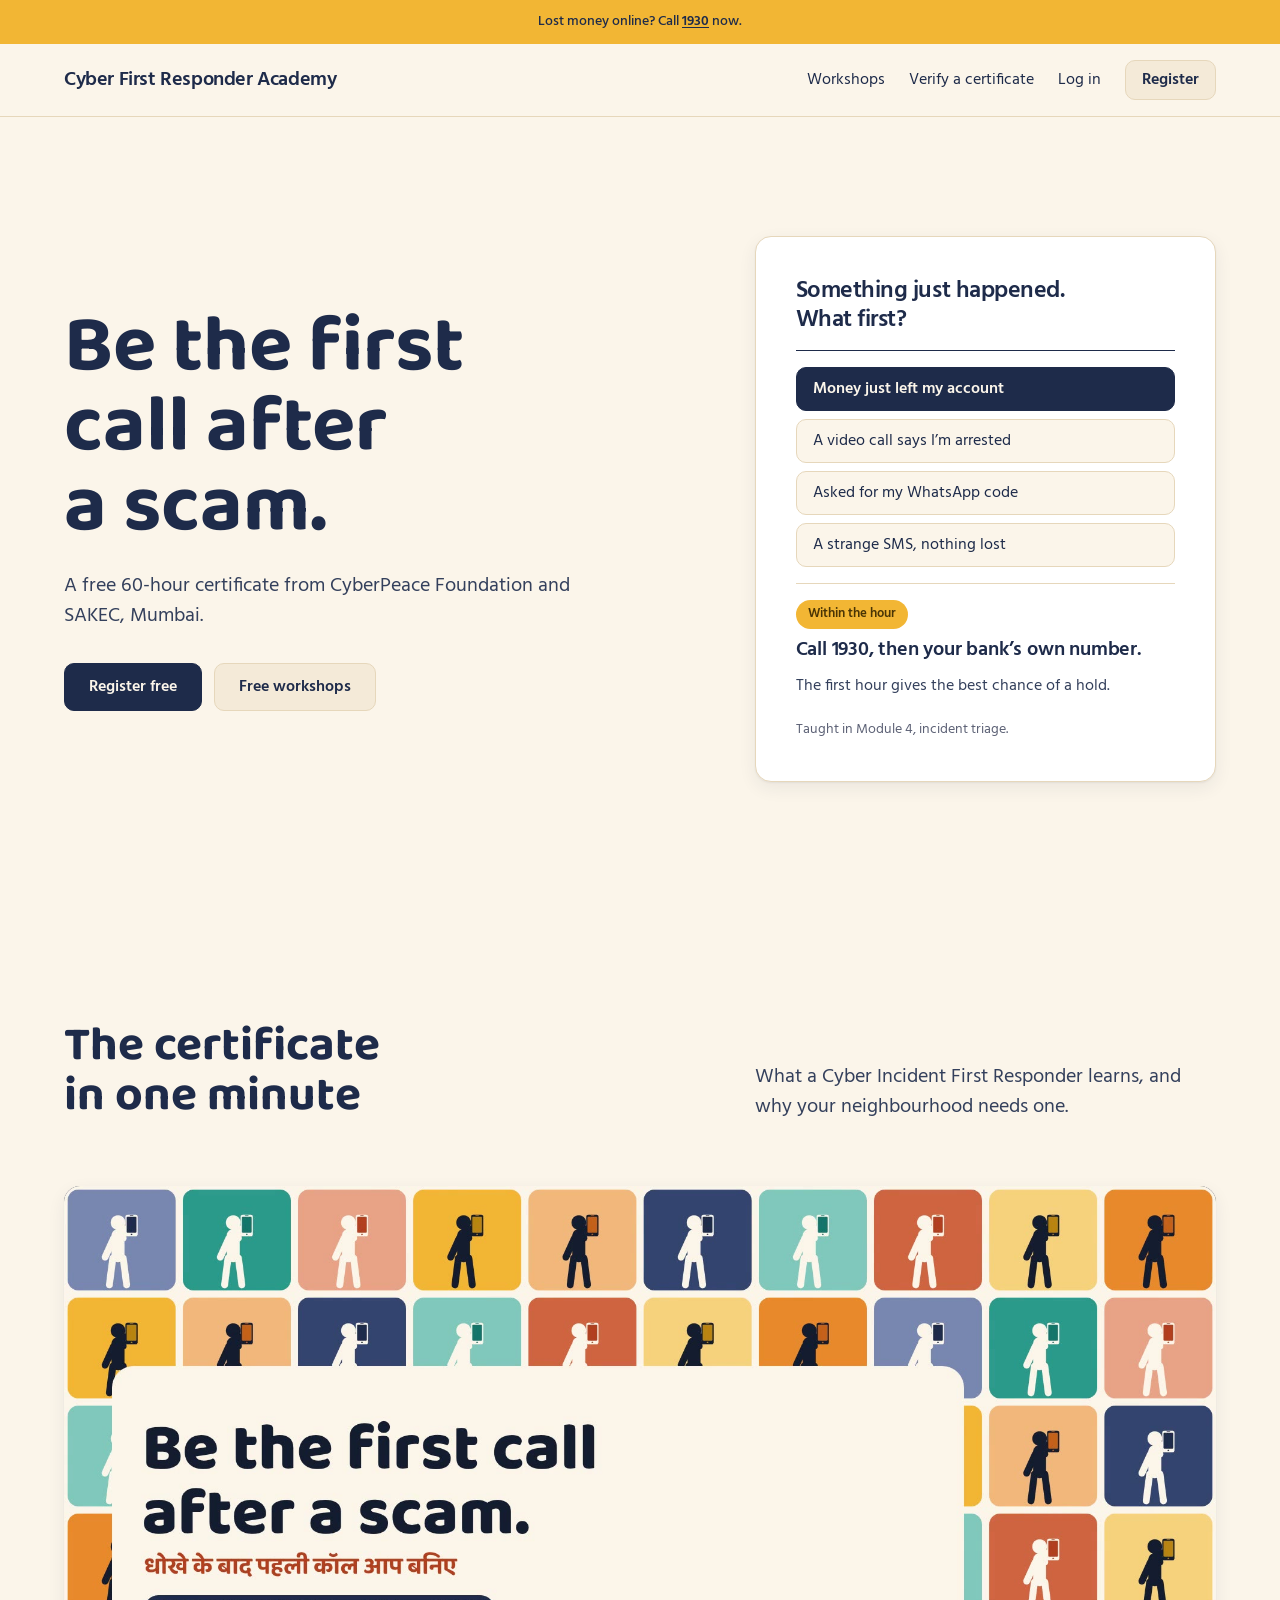
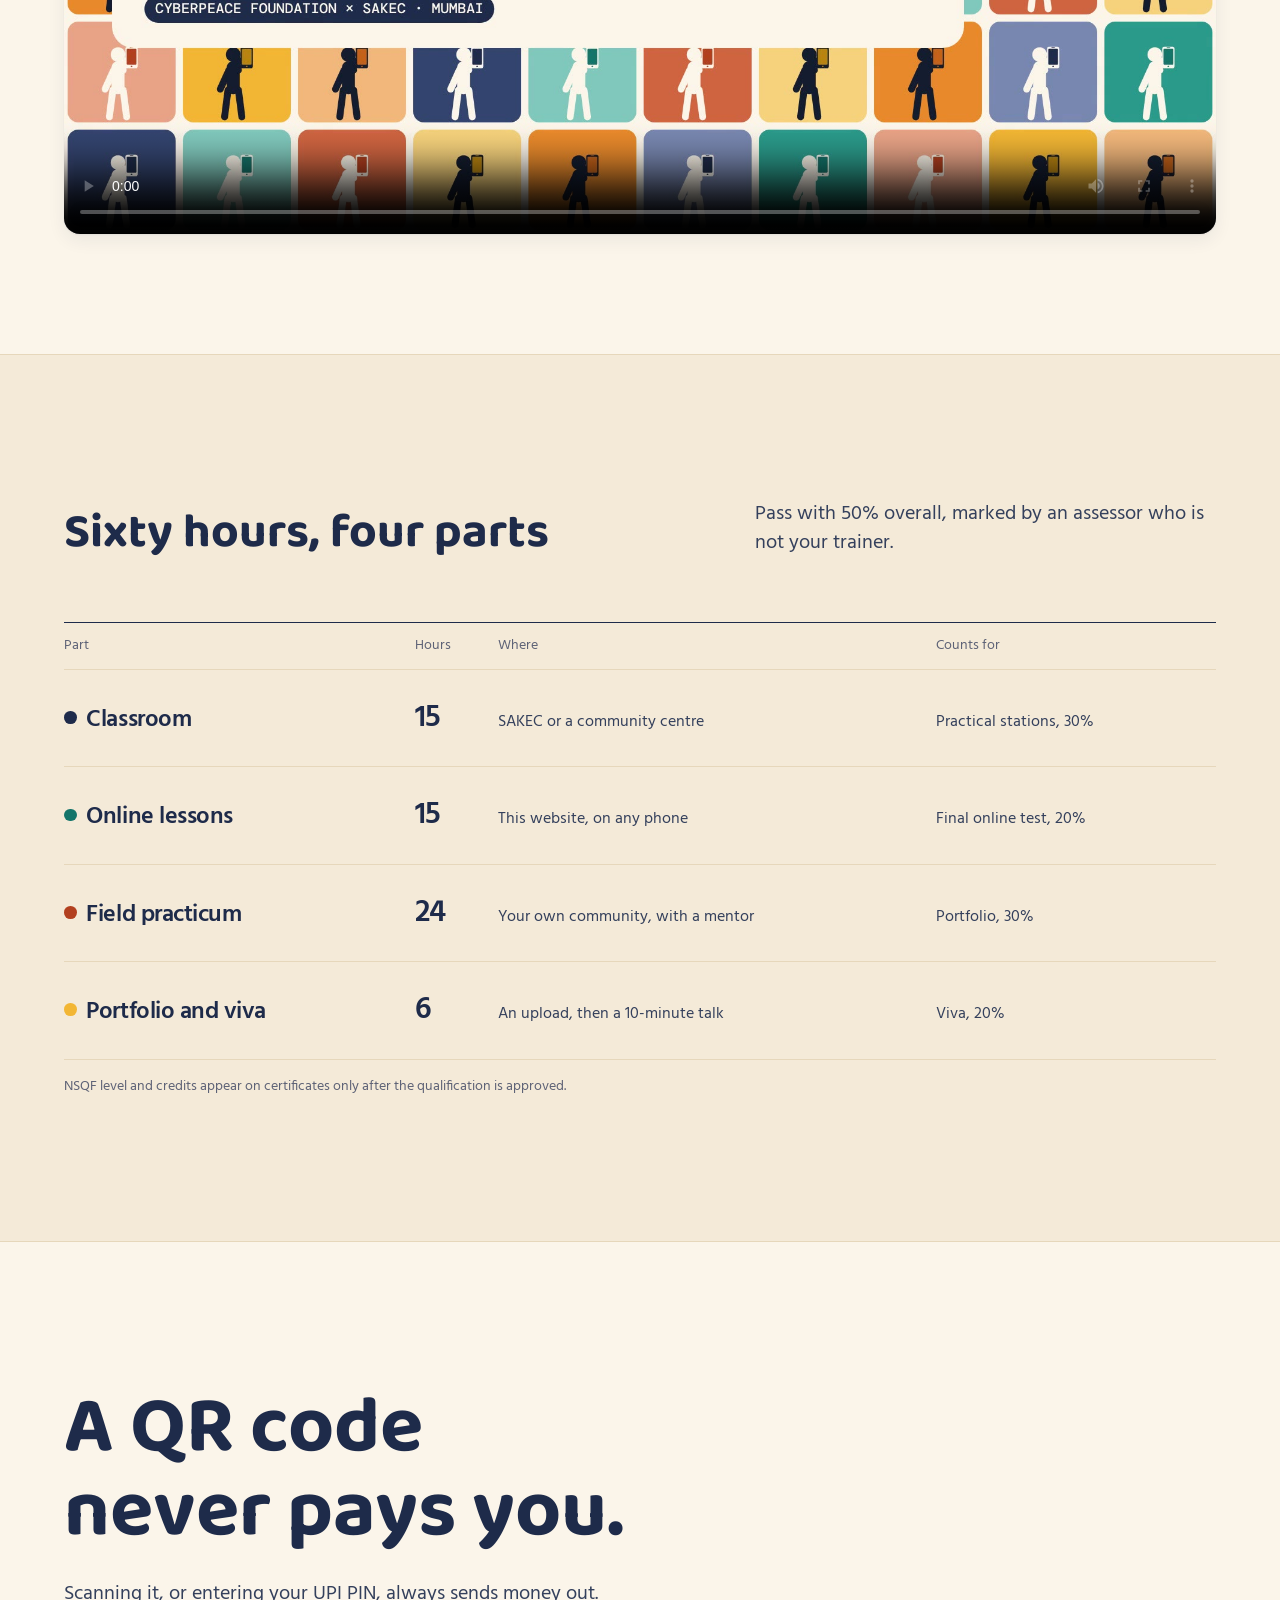
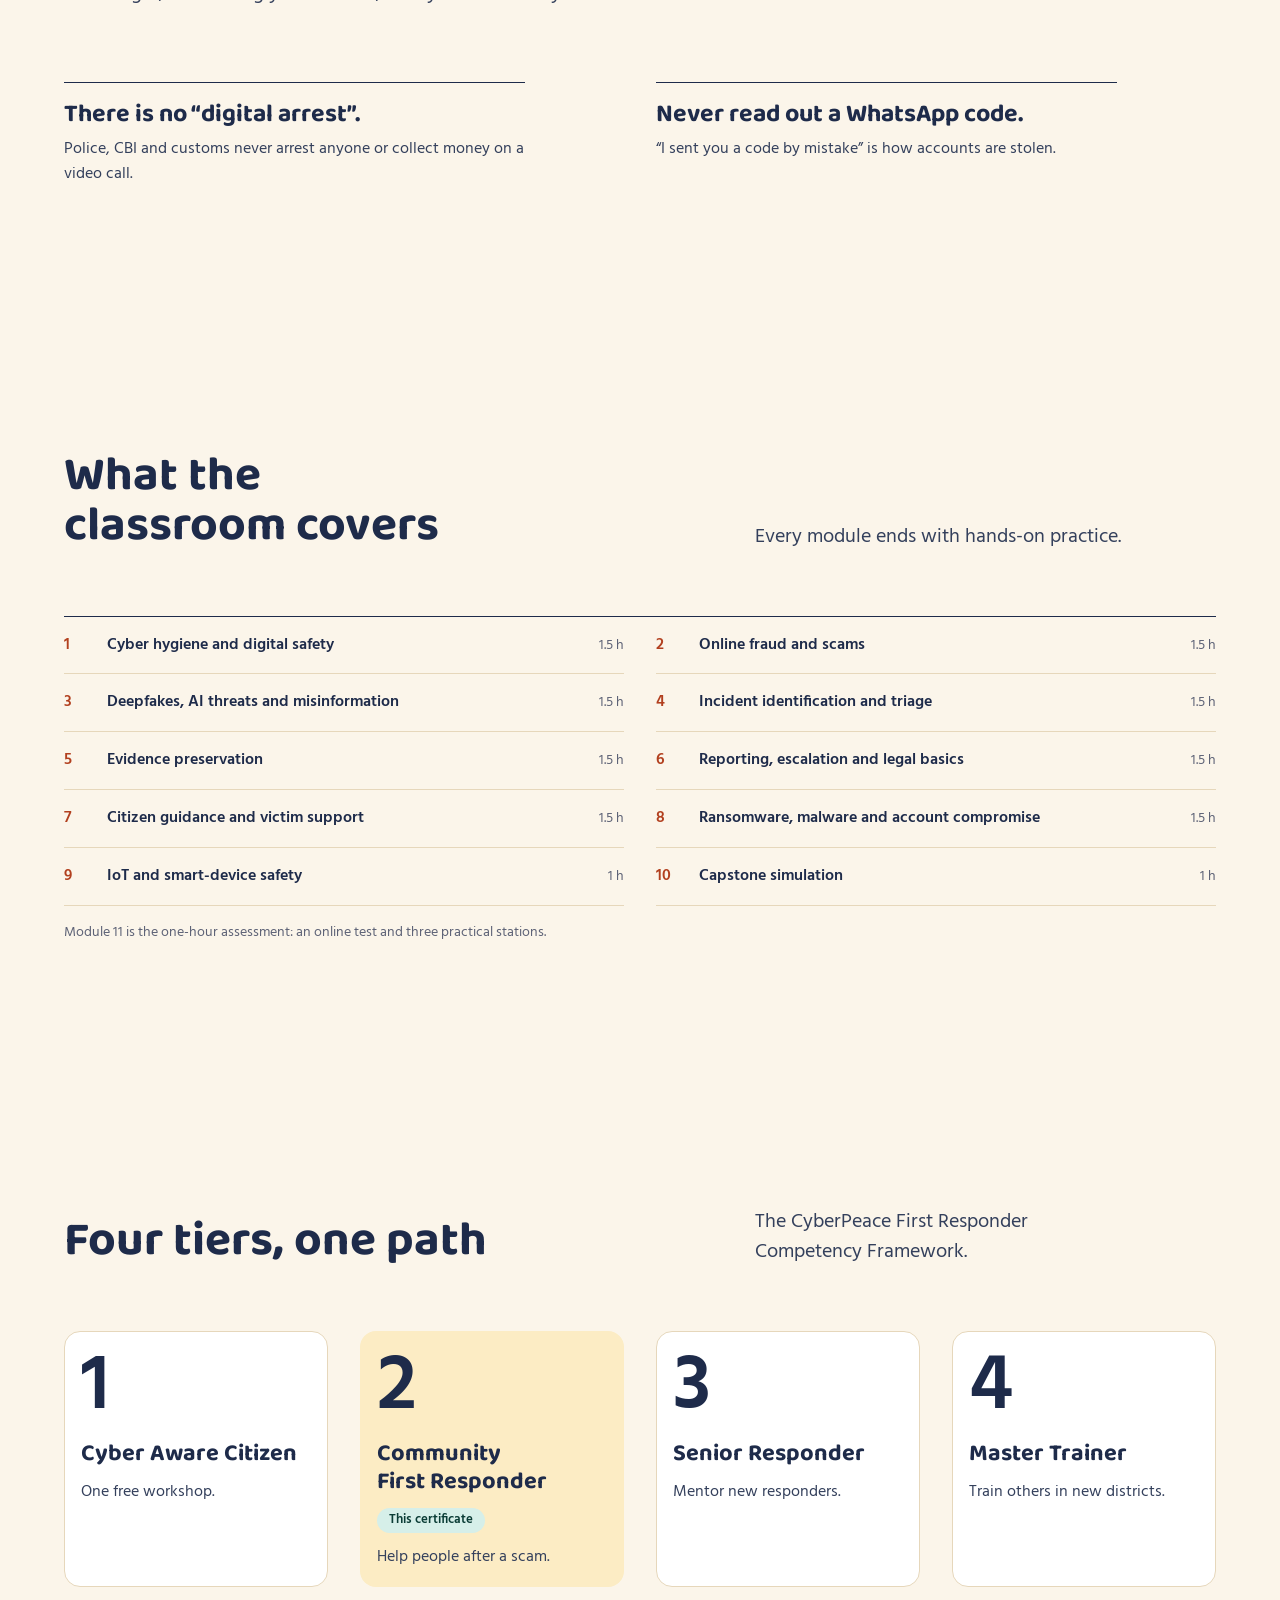
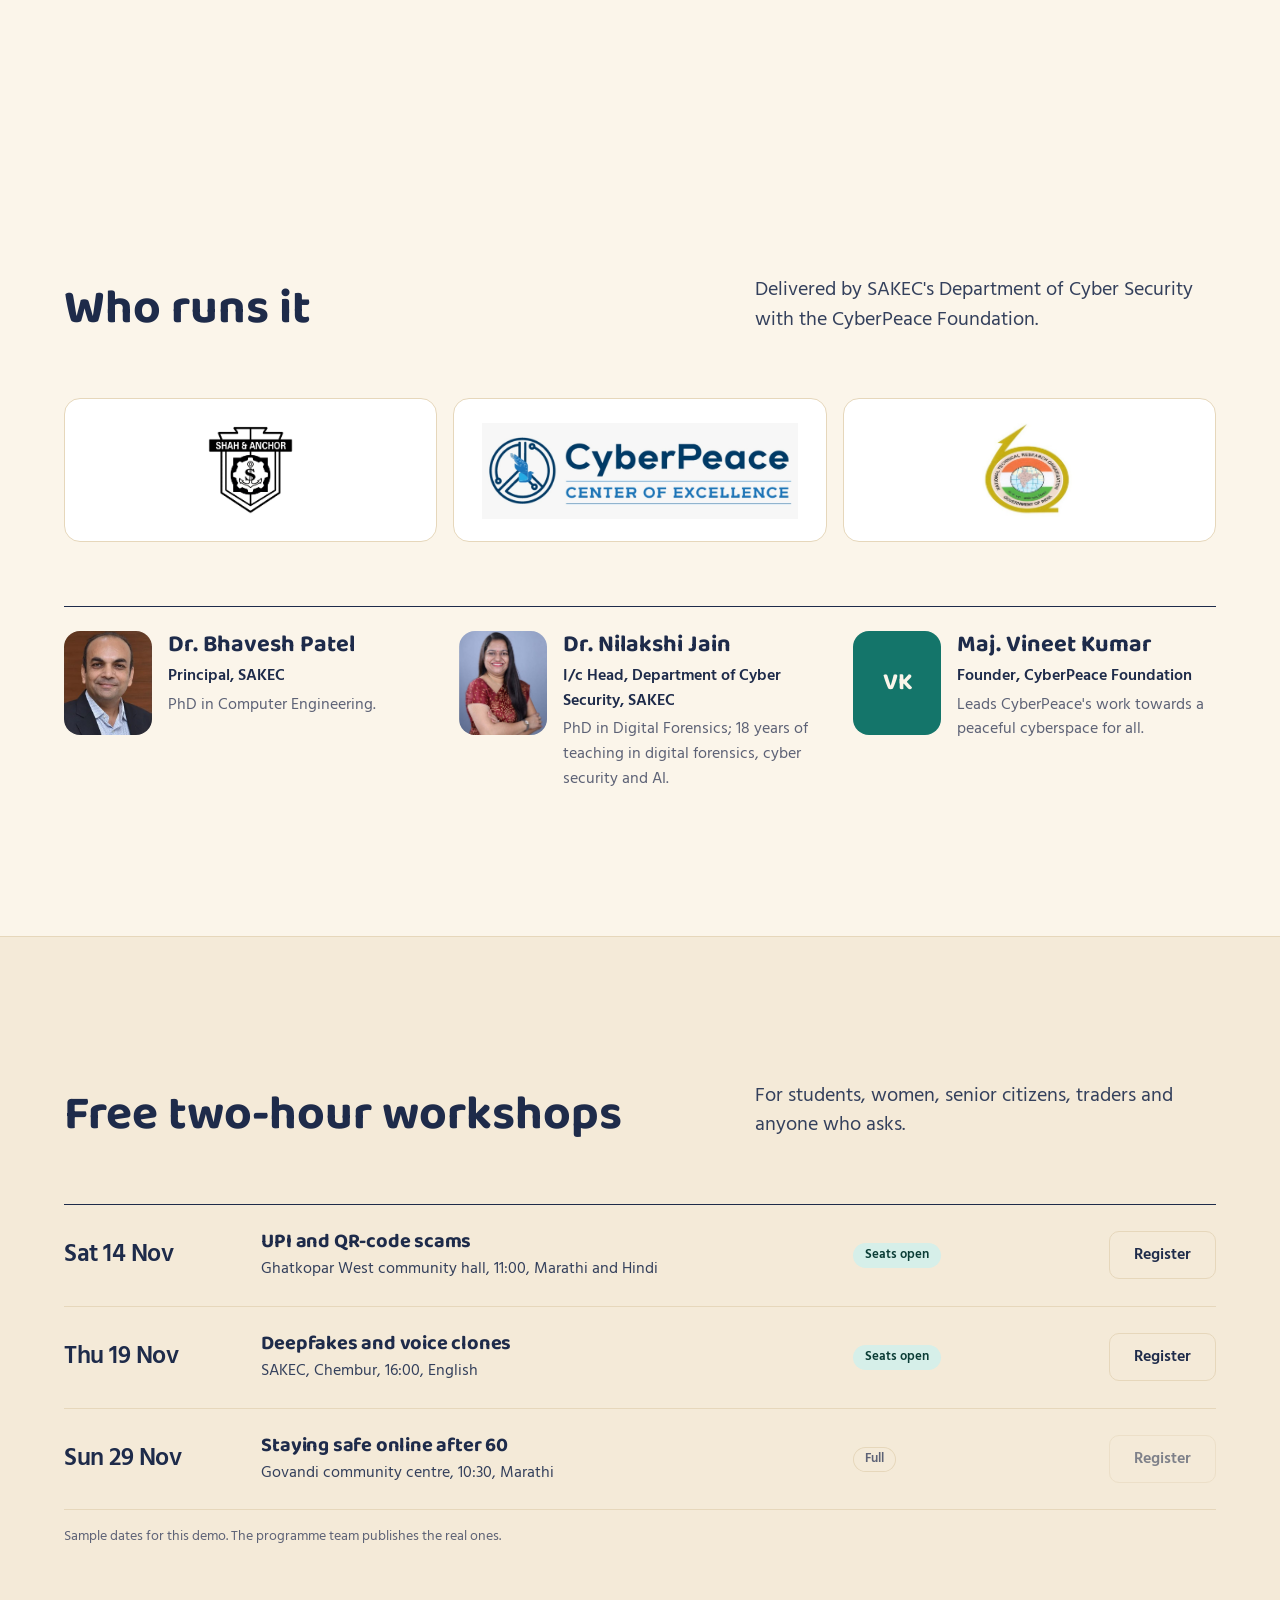
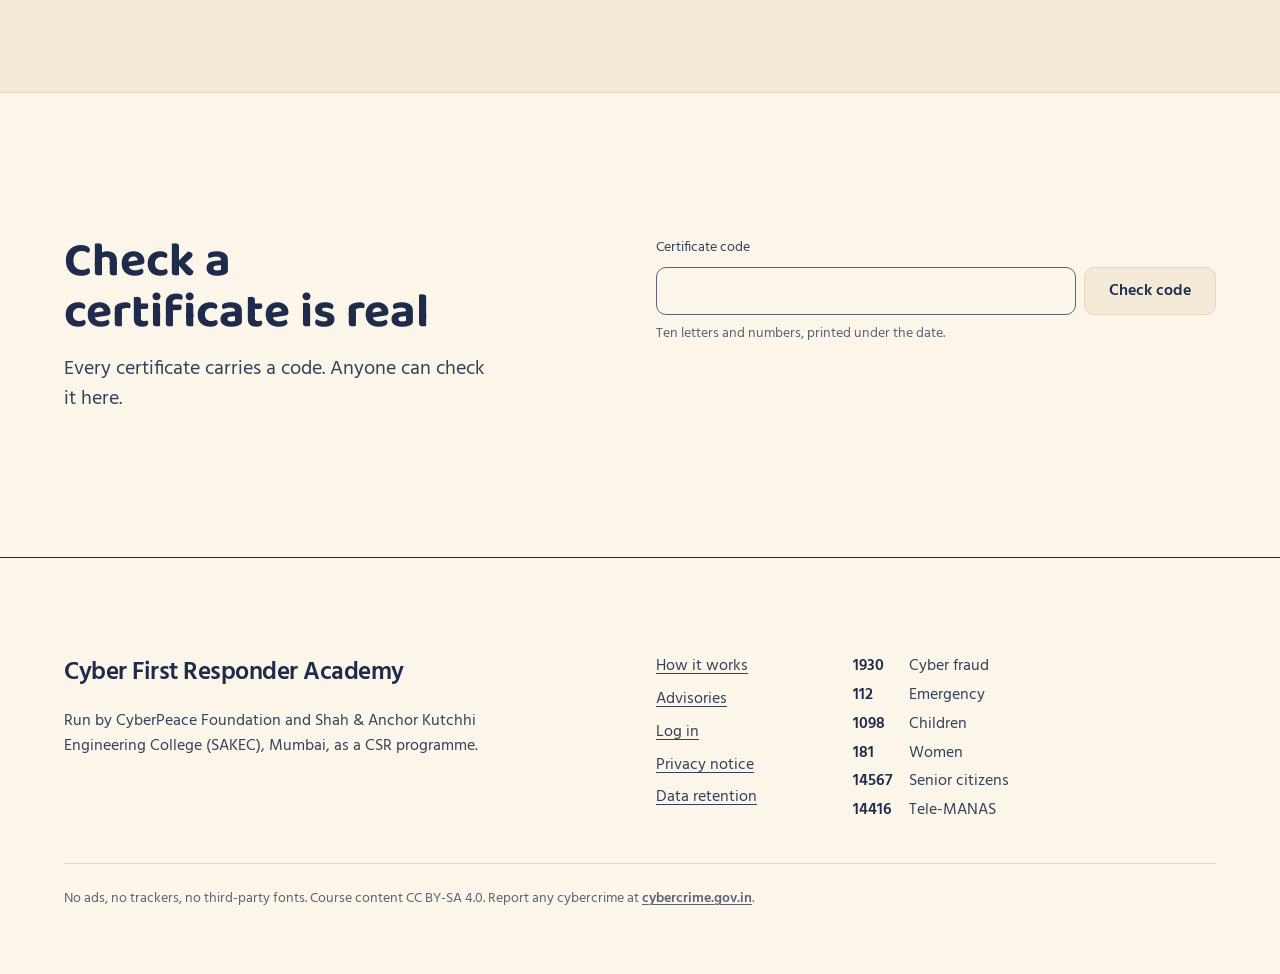
==== landing/index.html @ 45dc5d01 "Initial push: CSFR pilot — lessons, films, booklet web text, SCORM assessments (50/50), Cisco-style " ====
<!doctype html>
<html lang="en">
<head>
<meta charset="utf-8">
<meta name="viewport" content="width=device-width, initial-scale=1">
<title>Cyber First Responder Academy: a free certificate in Mumbai</title>
<meta name="description" content="A free 60-hour certificate from CyberPeace Foundation and SAKEC that trains you to help people after cyber fraud.">
<link rel="preload" href="fonts/baloo2-latin.woff2" as="font" type="font/woff2" crossorigin>
<link rel="stylesheet" href="styles.css">
<script>document.documentElement.classList.add('js');</script>
</head>
<body>
<a class="skip" href="#main">Skip to content</a>
<p class="helpline">Lost money online? Call&nbsp;<a href="tel:1930">1930</a>&nbsp;now.</p>
<header class="nav">
  <div class="container nav__row">
    <a class="wordmark" href="#main" aria-label="Cyber First Responder Academy, home">Cyber First Responder Academy</a>
    <nav aria-label="Main">
      <ul class="nav__links">
        <li><a href="#workshops">Workshops</a></li>
        <li><a href="#verify">Verify a certificate</a></li>
        <li class="keep login"><a href="http://localhost:8000/login/index.php">Log in</a></li>
        <li class="keep"><a class="btn btn--quiet" href="http://localhost:8000/login/signup.php">Register</a></li>
      </ul>
    </nav>
  </div>
</header>

<main id="main">
  <section class="hero" aria-labelledby="hero-h">
    <div class="container grid hero__grid">
      <div class="hero__text">
        <h1 id="hero-h">Be the first call after a scam.</h1>
        <p class="lead">A free 60-hour certificate from CyberPeace Foundation and SAKEC, Mumbai.</p>
        <div class="actions">
          <a class="btn" href="http://localhost:8000/login/signup.php">Register free</a>
          <a class="btn btn--quiet" href="#workshops">Free workshops</a>
        </div>
      </div>

      <div class="triage" data-switch>
        <p class="triage__q" id="triage-q">Something just happened. What first?</p>
        <div class="choices" role="tablist" aria-labelledby="triage-q">
          <button class="choice" type="button" role="tab" id="t1" aria-controls="p1" aria-selected="true">Money just left my account</button>
          <button class="choice" type="button" role="tab" id="t2" aria-controls="p2" aria-selected="false" tabindex="-1">A video call says I’m arrested</button>
          <button class="choice" type="button" role="tab" id="t3" aria-controls="p3" aria-selected="false" tabindex="-1">Asked for my WhatsApp code</button>
          <button class="choice" type="button" role="tab" id="t4" aria-controls="p4" aria-selected="false" tabindex="-1">A strange SMS, nothing lost</button>
        </div>
        <div class="answer" role="tabpanel" id="p1" aria-labelledby="t1">
          <span class="tag tag--on">Within the hour</span>
          <p class="answer__do">Call 1930, then your bank’s own number.</p>
          <p>The first hour gives the best chance of a hold.</p>
        </div>
        <div class="answer" role="tabpanel" id="p2" aria-labelledby="t2">
          <span class="tag tag--on">Right now</span>
          <p class="answer__do">Hang up. There is no “digital arrest”.</p>
          <p>If you paid, call 1930. If you feel unsafe, 112.</p>
        </div>
        <div class="answer" role="tabpanel" id="p3" aria-labelledby="t3">
          <span class="tag">Today</span>
          <p class="answer__do">Never read it out. Turn on two-step verification.</p>
          <p>That code moves your WhatsApp to their phone.</p>
        </div>
        <div class="answer" role="tabpanel" id="p4" aria-labelledby="t4">
          <span class="tag">Within two days</span>
          <p class="answer__do">Report it on Chakshu at sancharsaathi.gov.in.</p>
          <p>Then delete it. Never open its link again.</p>
        </div>
        <p class="caption">Taught in Module 4, incident triage.</p>
      </div>
    </div>
  </section>

  <section class="section--s section film" id="film" aria-labelledby="film-h">
    <div class="container">
      <div class="head">
        <h2 id="film-h">The certificate in one minute</h2>
        <p class="lead">What a Cyber Incident First Responder learns, and why your neighbourhood needs one.</p>
      </div>
      <video class="film__video" controls preload="metadata" playsinline poster="media/be-the-first-call.jpg"
        width="1920" height="1080">
        <source src="media/be-the-first-call.mp4" type="video/mp4">
        <track kind="captions" srclang="en" label="English" src="media/be-the-first-call.vtt" default>
      </video>
    </div>
  </section>

  <section class="section band" id="certificate" aria-labelledby="hours-h">
    <div class="container">
      <div class="head">
        <h2 id="hours-h">Sixty hours, four parts</h2>
        <p class="lead">Pass with 50% overall, marked by an assessor who is not your trainer.</p>
      </div>
      <table class="ruled-table">
        <thead><tr><th scope="col">Part</th><th scope="col">Hours</th><th scope="col">Where</th><th scope="col">Counts for</th></tr></thead>
        <tbody>
          <tr><th scope="row">Classroom</th><td class="num">15</td><td>SAKEC or a community centre</td><td>Practical stations, 30%</td></tr>
          <tr><th scope="row">Online lessons</th><td class="num">15</td><td>This website, on any phone</td><td>Final online test, 20%</td></tr>
          <tr><th scope="row">Field practicum</th><td class="num">24</td><td>Your own community, with a mentor</td><td>Portfolio, 30%</td></tr>
          <tr><th scope="row">Portfolio and viva</th><td class="num">6</td><td>An upload, then a 10-minute talk</td><td>Viva, 20%</td></tr>
        </tbody>
      </table>
      <p class="caption">NSQF level and credits appear on certificates only after the qualification is approved.</p>
    </div>
  </section>

  <section class="section" id="advisories" aria-labelledby="rules-h">
    <div class="container statement">
      <h2 class="statement__lead" id="rules-h">A QR code never pays you.</h2>
      <p>Scanning it, or entering your UPI PIN, always sends money out.</p>
      <div class="statement__more">
        <div>
          <h3>There is no “digital arrest”.</h3>
          <p>Police, CBI and customs never arrest anyone or collect money on a video call.</p>
        </div>
        <div>
          <h3>Never read out a WhatsApp code.</h3>
          <p>“I sent you a code by mistake” is how accounts are stolen.</p>
        </div>
      </div>
    </div>
  </section>

  <section class="section--s section" id="modules" aria-labelledby="mods-h">
    <div class="container">
      <div class="head">
        <h2 id="mods-h">What the classroom covers</h2>
        <p class="lead">Every module ends with hands-on practice.</p>
      </div>
      <ol class="index">
        <li><span class="t">Cyber hygiene and digital safety</span><span class="h">1.5 h</span></li>
        <li><span class="t">Online fraud and scams</span><span class="h">1.5 h</span></li>
        <li><span class="t">Deepfakes, AI threats and misinformation</span><span class="h">1.5 h</span></li>
        <li><span class="t">Incident identification and triage</span><span class="h">1.5 h</span></li>
        <li><span class="t">Evidence preservation</span><span class="h">1.5 h</span></li>
        <li><span class="t">Reporting, escalation and legal basics</span><span class="h">1.5 h</span></li>
        <li><span class="t">Citizen guidance and victim support</span><span class="h">1.5 h</span></li>
        <li><span class="t">Ransomware, malware and account compromise</span><span class="h">1.5 h</span></li>
        <li><span class="t">IoT and smart-device safety</span><span class="h">1 h</span></li>
        <li><span class="t">Capstone simulation</span><span class="h">1 h</span></li>
      </ol>
      <p class="caption index__note">Module 11 is the one-hour assessment: an online test and three practical stations.</p>
    </div>
  </section>

  <section class="section" id="tiers" aria-labelledby="tiers-h">
    <div class="container">
      <div class="head">
        <h2 id="tiers-h">Four tiers, one path</h2>
        <p class="lead">The CyberPeace First Responder Competency Framework.</p>
      </div>
      <ol class="tiers">
        <li><h3>Cyber Aware Citizen</h3><p>One free workshop.</p></li>
        <li class="is-this"><h3>Community First Responder</h3><span class="tag tag--in">This certificate</span><p>Help people after a scam.</p></li>
        <li><h3>Senior Responder</h3><p>Mentor new responders.</p></li>
        <li><h3>Master Trainer</h3><p>Train others in new districts.</p></li>
      </ol>
    </div>
  </section>

  <section class="section" id="people" aria-labelledby="people-h">
    <div class="container">
      <div class="head">
        <h2 id="people-h">Who runs it</h2>
        <p class="lead">Delivered by SAKEC's Department of Cyber Security with the CyberPeace Foundation.</p>
      </div>
      <ul class="partners" aria-label="Partners">
        <li><img src="img/sakec.jpg" alt="Shah &amp; Anchor Kutchhi Engineering College"></li>
        <li><img src="img/cyberpeace-coe.jpg" alt="CyberPeace Center of Excellence"></li>
        <li><img src="img/ntro.jpg" alt="National Technical Research Organisation, Government of India"></li>
      </ul>
      <ul class="people">
        <li><img src="img/bhavesh-patel.jpg" alt=""><div><h3>Dr. Bhavesh Patel</h3><p class="people__role">Principal, SAKEC</p><p>PhD in Computer Engineering.</p></div></li>
        <li><img src="img/nilakshi-jain.jpg" alt=""><div><h3>Dr. Nilakshi Jain</h3><p class="people__role">I/c Head, Department of Cyber Security, SAKEC</p><p>PhD in Digital Forensics; 18 years of teaching in digital forensics, cyber security and AI.</p></div></li>
        <li><span class="people__mono" aria-hidden="true">VK</span><div><h3>Maj. Vineet Kumar</h3><p class="people__role">Founder, CyberPeace Foundation</p><p>Leads CyberPeace's work towards a peaceful cyberspace for all.</p></div></li>
      </ul>
    </div>
  </section>

  <section class="section band" id="workshops" aria-labelledby="ws-h">
    <div class="container">
      <div class="head">
        <h2 id="ws-h">Free two-hour workshops</h2>
        <p class="lead">For students, women, senior citizens, traders and anyone who asks.</p>
      </div>
      <ul class="timetable">
        <li>
          <time datetime="2026-11-14">Sat 14 Nov</time>
          <div class="w"><h3>UPI and QR-code scams</h3><p>Ghatkopar West community hall, 11:00, Marathi and Hindi</p></div>
          <span class="tag tag--in">Seats open</span>
          <a class="btn btn--quiet" href="http://localhost:8000/login/signup.php">Register</a>
        </li>
        <li>
          <time datetime="2026-11-19">Thu 19 Nov</time>
          <div class="w"><h3>Deepfakes and voice clones</h3><p>SAKEC, Chembur, 16:00, English</p></div>
          <span class="tag tag--in">Seats open</span>
          <a class="btn btn--quiet" href="http://localhost:8000/login/signup.php">Register</a>
        </li>
        <li>
          <time datetime="2026-11-29">Sun 29 Nov</time>
          <div class="w"><h3>Staying safe online after 60</h3><p>Govandi community centre, 10:30, Marathi</p></div>
          <span class="tag tag--out">Full</span>
          <span class="btn btn--quiet" aria-disabled="true">Register</span>
        </li>
      </ul>
      <p class="caption">Sample dates for this demo. The programme team publishes the real ones.</p>
    </div>
  </section>

  <section class="section" id="verify" aria-labelledby="verify-h">
    <div class="container grid verify">
      <div class="verify__head">
        <h2 id="verify-h">Check a certificate is real</h2>
        <p class="lead">Every certificate carries a code. Anyone can check it here.</p>
      </div>
      <form class="verify__form" action="http://localhost:8000/mod/customcert/verify_certificate.php" method="get">
        <input type="hidden" name="qrcode" value="1">
        <label for="code">Certificate code</label>
        <div class="verify__row">
          <input type="text" id="code" name="code" autocomplete="off" spellcheck="false" required pattern="[A-Za-z0-9_\-]+" aria-describedby="code-help">
          <button class="btn btn--quiet" type="submit">Check code</button>
        </div>
        <p class="verify__help" id="code-help">Ten letters and numbers, printed under the date.</p>
      </form>
    </div>
  </section>
</main>

<footer class="footer">
  <div class="container grid footer__grid">
    <div class="footer__about">
      <a class="wordmark" href="#main">Cyber First Responder Academy</a>
      <p>Run by CyberPeace Foundation and Shah &amp; Anchor Kutchhi Engineering College (SAKEC), Mumbai, as a CSR programme.</p>
    </div>
    <ul class="footer__links">
      <li><a href="#certificate">How it works</a></li>
      <li><a href="#advisories">Advisories</a></li>
      <li><a href="http://localhost:8000/login/index.php">Log in</a></li>
      <li><a href="http://localhost:8000/admin/tool/policy/viewall.php">Privacy notice</a></li>
      <li><a href="http://localhost:8000/admin/tool/dataprivacy/summary.php">Data retention</a></li>
    </ul>
    <dl class="helplines" aria-label="Helplines">
      <dt><a href="tel:1930">1930</a></dt><dd>Cyber fraud</dd>
      <dt><a href="tel:112">112</a></dt><dd>Emergency</dd>
      <dt><a href="tel:1098">1098</a></dt><dd>Children</dd>
      <dt><a href="tel:181">181</a></dt><dd>Women</dd>
      <dt><a href="tel:14567">14567</a></dt><dd>Senior citizens</dd>
      <dt><a href="tel:14416">14416</a></dt><dd>Tele-MANAS</dd>
    </dl>
    <p class="footer__small">No ads, no trackers, no third-party fonts. Course content CC BY-SA 4.0. Report any cybercrime at <a href="https://cybercrime.gov.in" rel="noopener">cybercrime.gov.in</a>.</p>
  </div>
</footer>

<script>
  // The triage control: tabs with arrow keys. Without script every answer shows in order.
  document.querySelectorAll('[data-switch]').forEach((root) => {
    const tabs = [...root.querySelectorAll('[role="tab"]')];
    const select = (tab, focus) => {
      tabs.forEach((t) => {
        const on = t === tab;
        t.setAttribute('aria-selected', String(on));
        t.tabIndex = on ? 0 : -1;
        root.querySelector('#' + t.getAttribute('aria-controls')).hidden = !on;
      });
      if (focus) tab.focus();
    };
    select(tabs[0], false);
    tabs.forEach((tab, i) => {
      tab.addEventListener('click', () => select(tab, false));
      tab.addEventListener('keydown', (e) => {
        const step = { ArrowDown: 1, ArrowRight: 1, ArrowUp: -1, ArrowLeft: -1 }[e.key];
        if (step) { e.preventDefault(); select(tabs[(i + step + tabs.length) % tabs.length], true); }
        if (e.key === 'Home') { e.preventDefault(); select(tabs[0], true); }
        if (e.key === 'End') { e.preventDefault(); select(tabs[tabs.length - 1], true); }
      });
    });
  });
</script>
</body>
</html>
---- landing/styles.css ----
/* Hallmark · shape: Index-First (a civic catalogue) · genre: editorial · theme: Ink (deal 1/3, seed free-certificate-programme-trains-2690·dd3435c2·2026-10-31·r0) · redesign: full
 * hero: Settled · nav: edge-aligned, a wordmark, three links and one quiet action, under an ink helpline band · footer: colophon block with the helplines as a list · imagery: none, the course itself built (the triage control) · signature: the triage control from Module 4 · ink: paper
 * axes: light/grotesk-sans/chromatic-teal · posture: restrained · contrast: pass · fold: pass · job: join · v2.0.0 */
/* Hallmark · pre-emit critique: P4 H5 E4 S5 R4 V4 · weakest: P, a sign-up page rarely argues; the hero leads with what to do after a scam instead of praising the course */
/* Hallmark · waive 22 · ink and greys at zero chroma · a notice board is printed in plain black, the teal means open */
@import url("./tokens.css");
@import url("./base.css");

@font-face { font-family: "Baloo 2"; font-style: normal; font-weight: 400 800; font-display: swap; src: url("fonts/baloo2-latin.woff2") format("woff2"); unicode-range: U+0000-00FF, U+0131, U+0152-0153, U+02BB-02BC, U+02C6, U+02DA, U+02DC, U+2000-206F, U+20AC, U+20B9, U+2122, U+2212, U+FEFF, U+FFFD; }
@font-face { font-family: "Hind"; font-style: normal; font-weight: 400; font-display: swap; src: url("fonts/hind-latin-400.woff2") format("woff2"); unicode-range: U+0000-00FF, U+0131, U+0152-0153, U+02BB-02BC, U+02C6, U+02DA, U+02DC, U+2000-206F, U+20AC, U+20B9, U+2122, U+2212, U+FEFF, U+FFFD; }
@font-face { font-family: "Hind"; font-style: normal; font-weight: 500; font-display: swap; src: url("fonts/hind-latin-500.woff2") format("woff2"); unicode-range: U+0000-00FF, U+0131, U+0152-0153, U+02BB-02BC, U+02C6, U+02DA, U+02DC, U+2000-206F, U+20AC, U+20B9, U+2122, U+2212, U+FEFF, U+FFFD; }
@font-face { font-family: "Hind"; font-style: normal; font-weight: 600; font-display: swap; src: url("fonts/hind-latin-600.woff2") format("woff2"); unicode-range: U+0000-00FF, U+0131, U+0152-0153, U+02BB-02BC, U+02C6, U+02DA, U+02DC, U+2000-206F, U+20AC, U+20B9, U+2122, U+2212, U+FEFF, U+FFFD; }

:root {
  --nav-h: 72px;
  --band-h: 44px;
  --radius-control: 10px;
}

body { color: var(--color-ink-2); }
h1, h2, h3 { color: var(--color-ink); }
a { font-weight: 600; transition: text-decoration-color var(--dur-micro) var(--ease-out), color var(--dur-micro) var(--ease-out); }
a:hover { text-decoration-color: var(--color-accent); }

.skip { position: absolute; left: var(--space-md); top: calc(-1 * var(--space-3xl)); z-index: var(--z-toast); padding: var(--space-xs) var(--space-md); background: var(--color-ink); color: var(--color-paper); border-radius: var(--radius-control); }
.skip:focus-visible { top: var(--space-md); }

.grid { display: grid; grid-template-columns: repeat(12, minmax(0, 1fr)); gap: var(--gap-columns); }
.caption { font-size: var(--text-sm); color: var(--color-muted); }

/* Controls: the ink pair from the theme, all eight states. */
.btn { display: inline-flex; align-items: center; justify-content: center; min-height: 48px; padding: 0 var(--space-lg); border: var(--rule-hair) solid var(--color-ink); border-radius: var(--radius-control); background: var(--color-ink); color: var(--color-paper); font: 600 var(--text-md)/1 var(--font-body); white-space: nowrap; text-decoration: none; cursor: pointer; transition: background-color var(--dur-short) var(--ease-out), transform var(--dur-micro) var(--ease-out); }
.btn:hover { background: var(--color-ink-2); }
.btn:active { transform: translateY(1px); }
.btn:focus-visible { outline: 2px solid var(--color-focus); outline-offset: 2px; }
.btn:disabled, .btn[aria-disabled="true"] { opacity: 0.55; cursor: not-allowed; transform: none; }
.btn--quiet { background: var(--color-paper-2); color: var(--color-ink); border-color: var(--color-rule); }
.btn--quiet:hover { background: var(--color-paper-3); }

.tag { display: inline-flex; align-items: center; padding: var(--space-2xs) var(--space-sm); border-radius: var(--radius-pill); font-size: var(--text-xs); font-weight: 600; line-height: 1.3; background: var(--color-paper-3); color: var(--color-ink); white-space: nowrap; }
.tag--in { background: var(--color-accent-soft); color: var(--color-accent-soft-ink); }
.tag--out { background: transparent; box-shadow: inset 0 0 0 var(--rule-hair) var(--color-rule); color: var(--color-muted); }
.tag--on { background: var(--color-ink); color: var(--color-paper); }

/* The helpline band and the nav. */
.helpline { margin: 0; min-height: var(--band-h); display: flex; align-items: center; justify-content: center; padding: var(--space-xs) var(--space-md); background: var(--color-ink); color: var(--color-paper); font-size: var(--text-sm); text-align: center; }
.helpline a { color: var(--color-paper); }
.helpline a:focus-visible { outline-color: var(--color-paper); }
.nav { position: sticky; top: 0; z-index: var(--z-sticky-nav); background: var(--color-paper); border-bottom: var(--rule-hair) solid var(--color-ink); }
.nav__row { display: flex; align-items: center; justify-content: space-between; gap: var(--space-lg); min-height: var(--nav-h); }
.wordmark { font-weight: 700; font-size: var(--text-lg); letter-spacing: -0.02em; color: var(--color-ink); text-decoration: none; white-space: nowrap; }
.nav__links { display: flex; align-items: center; gap: var(--space-lg); margin: 0; padding: 0; list-style: none; }
.nav__links a { font-weight: 400; color: var(--color-ink); text-decoration: none; white-space: nowrap; }
.nav__links a:hover { text-decoration: underline; text-decoration-color: var(--color-accent); }
.nav__links .btn { min-height: 40px; padding: 0 var(--space-md); font-weight: 600; }

/* Hero: Settled, the text on six columns, the triage control on the other six. */
.hero { min-height: calc(100dvh - var(--nav-h) - var(--band-h)); display: flex; align-items: center; padding-block: var(--space-2xl); }
.hero__grid { width: 100%; align-items: center; row-gap: var(--space-xl); }
.hero__text { grid-column: 1 / span 6; display: grid; gap: var(--space-lg); }
.hero__text h1 { max-width: 11ch; line-height: 1.0; }
.actions { display: flex; flex-wrap: wrap; gap: var(--space-sm); margin-top: var(--space-xs); }
.triage { grid-column: 8 / span 5; display: grid; gap: var(--space-md); padding: var(--space-xl); background: var(--color-paper-2); border: var(--rule-hair) solid var(--color-rule); border-radius: var(--radius-card); }
.triage__q { font-size: var(--text-title); font-weight: 700; letter-spacing: -0.02em; color: var(--color-ink); line-height: 1.2; }
.choices { display: grid; gap: var(--space-xs); border-top: var(--rule-hair) solid var(--color-ink); padding-top: var(--space-md); }
.choice { display: flex; align-items: center; min-height: 44px; width: 100%; padding: var(--space-xs) var(--space-md); border: var(--rule-hair) solid var(--color-rule); border-radius: var(--radius-control); background: var(--color-paper); color: var(--color-ink); font: 400 var(--text-md)/1.3 var(--font-body); text-align: left; white-space: nowrap; cursor: pointer; transition: background-color var(--dur-micro) var(--ease-out), border-color var(--dur-micro) var(--ease-out); }
.choice:hover { border-color: var(--color-muted); }
.choice:active { background: var(--color-paper-3); }
.choice:focus-visible { outline: 2px solid var(--color-focus); outline-offset: 2px; }
.choice[aria-selected="true"] { background: var(--color-ink); border-color: var(--color-ink); color: var(--color-paper); font-weight: 600; }
.choice:disabled { opacity: 0.55; cursor: not-allowed; }
.answer { display: grid; gap: var(--space-xs); min-height: 7.5rem; padding-top: var(--space-md); border-top: var(--rule-hair) solid var(--color-rule); }
.answer__do { font-size: var(--text-lg); font-weight: 700; letter-spacing: -0.01em; line-height: 1.3; color: var(--color-ink); }
.answer .tag { justify-self: start; }

/* Sections. */
.section { padding-block: var(--section-gap); }
.section--s { padding-block: var(--section-gap-s); }
.band { background: var(--color-paper-2); border-block: var(--rule-hair) solid var(--color-rule); }
.head { display: grid; grid-template-columns: repeat(12, minmax(0, 1fr)); gap: var(--gap-columns); align-items: end; margin-bottom: var(--space-2xl); }
.head h2 { grid-column: 1 / span 6; }
.head .lead { grid-column: 8 / span 5; }

/* The 60 hours as a ruled table. */
.ruled-table { width: 100%; border-collapse: collapse; border-top: var(--rule-hair) solid var(--color-ink); }
.ruled-table th, .ruled-table td { padding: var(--space-lg) var(--space-md) var(--space-lg) 0; text-align: left; vertical-align: baseline; border-bottom: var(--rule-hair) solid var(--color-rule); }
.ruled-table thead th { padding-block: var(--space-sm); font-size: var(--text-sm); font-weight: 400; color: var(--color-muted); white-space: nowrap; }
.ruled-table tbody th { font-size: var(--text-title); font-weight: 700; letter-spacing: -0.02em; color: var(--color-ink); font-variant-numeric: tabular-nums; }
.ruled-table td.num { font-size: var(--text-2xl); font-weight: 700; color: var(--color-ink); letter-spacing: -0.02em; white-space: nowrap; font-variant-numeric: tabular-nums; }
.helplines a { font-weight: 700; text-decoration: none; }
.helplines a:hover { text-decoration: underline; }
.ruled-table + .caption { margin-top: var(--space-md); }

/* A statement: the one rule worth remembering, then two more. */
.statement { display: grid; gap: var(--space-2xl); }
.statement__lead { max-width: 18ch; font-size: var(--text-display); }
.statement__more { display: grid; grid-template-columns: repeat(12, minmax(0, 1fr)); gap: var(--gap-columns); }
.statement__more > div { grid-column: span 5; display: grid; align-content: start; gap: var(--space-xs); padding-top: var(--space-md); border-top: var(--rule-hair) solid var(--color-ink); }
.statement__more > div + div { grid-column: 7 / span 5; }
.statement__more h3 { font-size: var(--text-xl); }
.statement__lead + p { max-width: 52ch; font-size: var(--text-lead); margin-top: calc(-1 * var(--space-xl)); }

/* The eleven modules as an index. */
.index { display: grid; grid-template-columns: repeat(2, minmax(0, 1fr)); column-gap: var(--gap-columns); margin: 0; padding: 0; list-style: none; counter-reset: mod; border-top: var(--rule-hair) solid var(--color-ink); }
.index li { counter-increment: mod; display: grid; grid-template-columns: 3ch minmax(0, 1fr) auto; gap: var(--space-md); align-items: baseline; padding-block: var(--space-md); border-bottom: var(--rule-hair) solid var(--color-rule); }
.index li::before { content: counter(mod); font-weight: 700; font-variant-numeric: tabular-nums; color: var(--color-muted); }
.index .t { font-weight: 600; color: var(--color-ink); }
.index .h { font-size: var(--text-sm); color: var(--color-muted); font-variant-numeric: tabular-nums; white-space: nowrap; }
.index__note { margin-top: var(--space-md); }

/* Four tiers as a numbered notice. */
.tiers { display: grid; grid-template-columns: repeat(4, minmax(0, 1fr)); gap: var(--gap-columns); margin: 0; padding: 0; list-style: none; counter-reset: tier; }
.tiers li { counter-increment: tier; display: grid; align-content: start; gap: var(--space-sm); padding-top: var(--space-md); border-top: var(--rule-hair) solid var(--color-rule); }
.tiers li::before { content: counter(tier); font-size: var(--text-display); font-weight: 700; line-height: 1; letter-spacing: var(--tracking-display); color: var(--color-ink); }
.tiers li.is-this { border-top-color: var(--color-ink); }
.tiers .tag { justify-self: start; }
.tiers p { color: var(--color-ink-2); }

/* Workshops as a timetable. */
.timetable { margin: 0; padding: 0; list-style: none; border-top: var(--rule-hair) solid var(--color-ink); }
.timetable li { display: grid; grid-template-columns: repeat(12, minmax(0, 1fr)); gap: var(--gap-columns); align-items: center; padding-block: var(--space-lg); border-bottom: var(--rule-hair) solid var(--color-rule); }
.timetable time { grid-column: 1 / span 2; font-size: var(--text-xl); font-weight: 700; letter-spacing: -0.02em; color: var(--color-ink); white-space: nowrap; }
.timetable .w { grid-column: 3 / span 6; display: grid; gap: var(--space-2xs); }
.timetable .w h3 { font-size: var(--text-lg); letter-spacing: -0.01em; }
.timetable .tag { grid-column: 9 / span 2; justify-self: start; }
.timetable .btn { grid-column: 11 / span 2; justify-self: end; }
.timetable + .caption { margin-top: var(--space-md); }

/* Verify: the form beside its head block. */
.verify { align-items: start; }
.verify__head { grid-column: 1 / span 5; display: grid; gap: var(--space-md); }
.verify__form { grid-column: 7 / span 6; display: grid; gap: var(--space-xs); }
.verify__form label { font-size: var(--text-sm); color: var(--color-ink-2); }
.verify__row { display: flex; gap: var(--space-xs); }
.verify__row input { flex: 1; min-width: 0; min-height: 48px; padding: 0 var(--space-md); border: var(--rule-hair) solid var(--color-muted); border-radius: var(--radius-control); background: var(--color-paper); color: var(--color-ink); font-size: var(--text-md); outline: 2px solid transparent; outline-offset: -3px; }
.verify__row input:focus-visible { outline-color: var(--color-focus); }
.verify__row input:disabled { opacity: 0.55; cursor: not-allowed; }
.verify__row input[aria-invalid="true"] { border-color: var(--color-error); }
.verify__help { min-height: 1lh; font-size: var(--text-sm); color: var(--color-muted); }

/* Footer: a colophon block. */
.footer { padding-block: var(--space-3xl) var(--space-2xl); border-top: var(--rule-hair) solid var(--color-ink); }
.footer__grid { row-gap: var(--space-xl); }
.footer__about { grid-column: 1 / span 5; display: grid; align-content: start; gap: var(--space-md); min-width: 0; }
.footer__about .wordmark { font-size: var(--text-xl); white-space: normal; }
.footer__links { grid-column: 7 / span 2; display: grid; gap: var(--space-xs); align-content: start; margin: 0; padding: 0; list-style: none; }
.footer__links a { font-weight: 400; }
.helplines { grid-column: 9 / span 4; display: grid; grid-template-columns: auto minmax(0, 1fr); gap: var(--space-2xs) var(--space-md); margin: 0; align-content: start; }
.helplines dt { font-weight: 700; color: var(--color-ink); font-variant-numeric: tabular-nums; }
.helplines dd { margin: 0; }
.footer__small { grid-column: 1 / -1; padding-top: var(--space-lg); border-top: var(--rule-hair) solid var(--color-rule); font-size: var(--text-sm); color: var(--color-muted); }

/* Under 60rem every composition stacks in reading order. */
@media (max-width: 60rem) {
  :root { --nav-h: 64px; }
  .nav__links li:not(.keep) { display: none; }
  .hero { min-height: 0; }
  .hero__text, .triage, .head h2, .head .lead, .verify__head, .verify__form, .footer__about, .footer__links, .helplines { grid-column: 1 / -1; }
  .head { row-gap: var(--space-md); margin-bottom: var(--space-xl); }
  .index { grid-template-columns: minmax(0, 1fr); }
  .tiers { grid-template-columns: repeat(2, minmax(0, 1fr)); row-gap: var(--space-xl); }
  .statement__more > div, .statement__more > div + div { grid-column: 1 / -1; }
  .timetable li { grid-template-columns: minmax(0, 1fr) auto; row-gap: var(--space-sm); }
  .timetable time, .timetable .w { grid-column: 1 / -1; }
  .timetable .tag { grid-column: 1; }
  .timetable .btn { grid-column: 2; }
  .ruled-table thead { display: none; }
  .ruled-table tr { display: grid; grid-template-columns: minmax(0, 1fr) auto; gap: var(--space-2xs) var(--space-md); padding-block: var(--space-md); border-bottom: var(--rule-hair) solid var(--color-rule); }
  .ruled-table th, .ruled-table td { padding: 0; border: 0; }
  .ruled-table td:nth-child(3), .ruled-table td:nth-child(4) { grid-column: 1 / -1; }
  .ruled-table td.num { grid-row: 1; grid-column: 2; }
}
@media (max-width: 40rem) {
  .tiers { grid-template-columns: minmax(0, 1fr); }
  .nav__row { gap: var(--space-sm); }
  .nav .wordmark { font-size: var(--text-sm); white-space: normal; max-width: 15ch; line-height: 1.15; }
  .nav__links li.login { display: none; }
  .triage { padding: var(--space-lg); }
  .verify__row { flex-direction: column; }
}

/* Who runs it: partner logos on white tiles, then the three people. */
.partners { display: grid; grid-template-columns: repeat(3, minmax(0, 1fr)); gap: var(--space-md); margin: 0 0 var(--space-2xl); padding: 0; list-style: none; }
.partners li { display: grid; place-items: center; height: 9rem; padding: var(--space-lg); background: #fff; border: var(--rule-hair) solid var(--color-rule); border-radius: var(--radius-card); }
.partners img { display: block; width: auto; height: auto; max-width: 100%; max-height: 6rem; object-fit: contain; }
.people { display: grid; grid-template-columns: repeat(3, minmax(0, 1fr)); gap: var(--gap-columns); margin: 0; padding: 0; list-style: none; border-top: var(--rule-hair) solid var(--color-ink); }
.people li { display: grid; grid-template-columns: 5.5rem minmax(0, 1fr); gap: var(--space-md); align-items: start; padding-top: var(--space-lg); }
.people img, .people__mono { width: 5.5rem; height: 6.5rem; object-fit: cover; object-position: top; border-radius: var(--radius-control); }
.people__mono { display: grid; place-items: center; background: var(--color-ink); color: var(--color-paper); font: 700 1.5rem/1 var(--font-display, var(--font-body)); }
.people h3 { margin: 0; }
.people p { margin: var(--space-2xs, 0.25rem) 0 0; color: var(--color-muted); }
.people .people__role { color: var(--color-ink); font-weight: 600; }
@media (max-width: 52rem) { .partners, .people { grid-template-columns: minmax(0, 1fr); } .partners li { height: 7rem; } }

/* Handbook layer: the HOD's handbook look on the public page (mustard helpline, white cards, teal and terracotta). */
.helpline { background: var(--color-mustard); color: var(--color-ink); font-weight: 500; }
.helpline a, .helpline strong { color: var(--color-ink); }
.nav { border-bottom-color: var(--color-rule); }
.hero__text h1 { color: var(--color-ink); }
.hero__text h1 em, .hero__text h1 span { color: var(--color-terra); }
.triage { background: var(--color-card); border-color: var(--color-rule); box-shadow: var(--shadow-card); }
.tag--on { background: var(--color-mustard); color: var(--color-mustard-ink); }
.band { background: var(--color-paper-2); }
.tiers li { padding: var(--space-md); border: var(--rule-hair) solid var(--color-rule); border-radius: var(--radius-card); background: var(--color-card); }
.tiers li.is-this { border-color: transparent; background: var(--color-mustard-soft); }
.index li::before { color: var(--color-terra); }
.people img, .people__mono { border-radius: var(--radius-card); }
.people__mono { background: var(--color-teal, #14756a); }
/* The four parts carry the same colours as the 60-hour bar inside the course. */
#certificate tbody tr > :first-child::before { content: ""; display: inline-block; width: .8rem; height: .8rem; margin-right: .6rem; border-radius: 50%; vertical-align: .08em; }
#certificate tbody tr:nth-child(1) > :first-child::before { background: var(--color-ink); }
#certificate tbody tr:nth-child(2) > :first-child::before { background: var(--color-accent); }
#certificate tbody tr:nth-child(3) > :first-child::before { background: var(--color-terra); }
#certificate tbody tr:nth-child(4) > :first-child::before { background: var(--color-mustard); }
/* The one-minute film, full width of the content column. */
.film__video { display: block; width: 100%; height: auto; aspect-ratio: 16 / 9; border-radius: var(--radius-card); background: var(--color-ink); box-shadow: var(--shadow-card); }
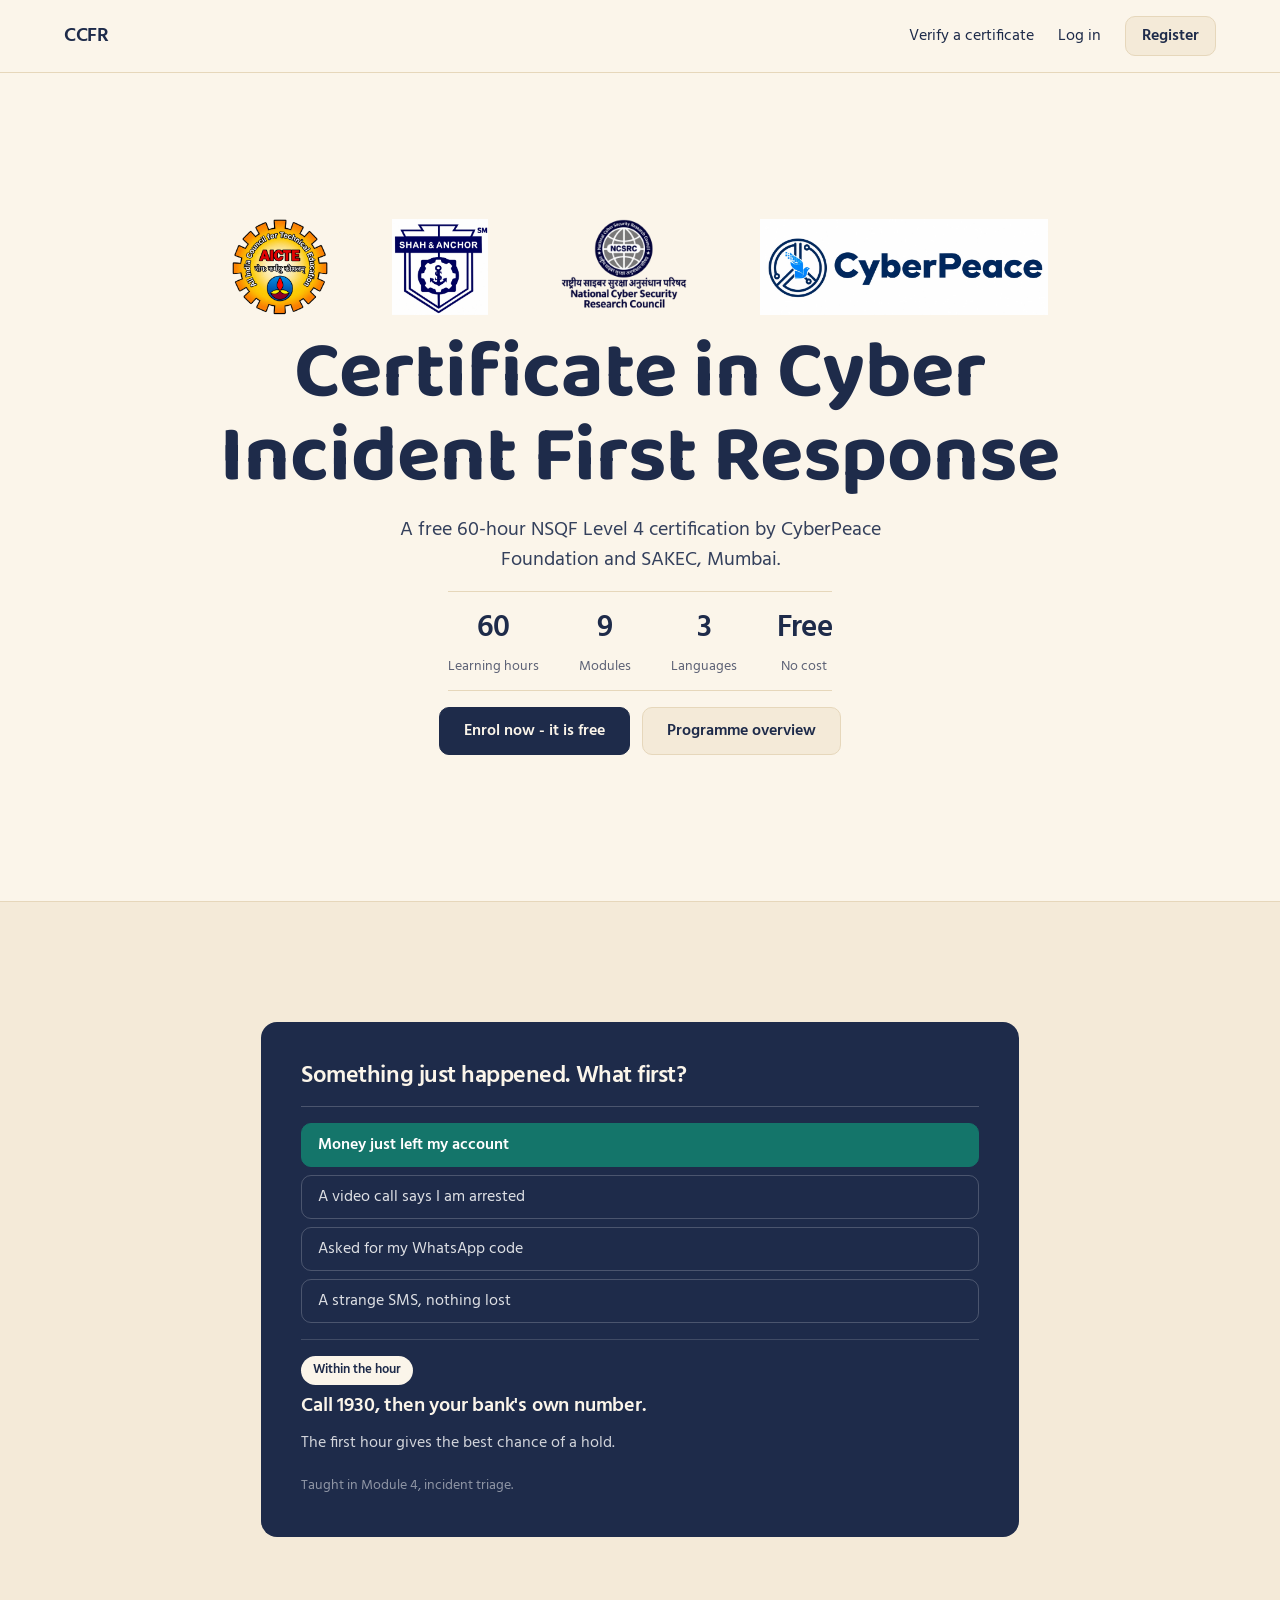
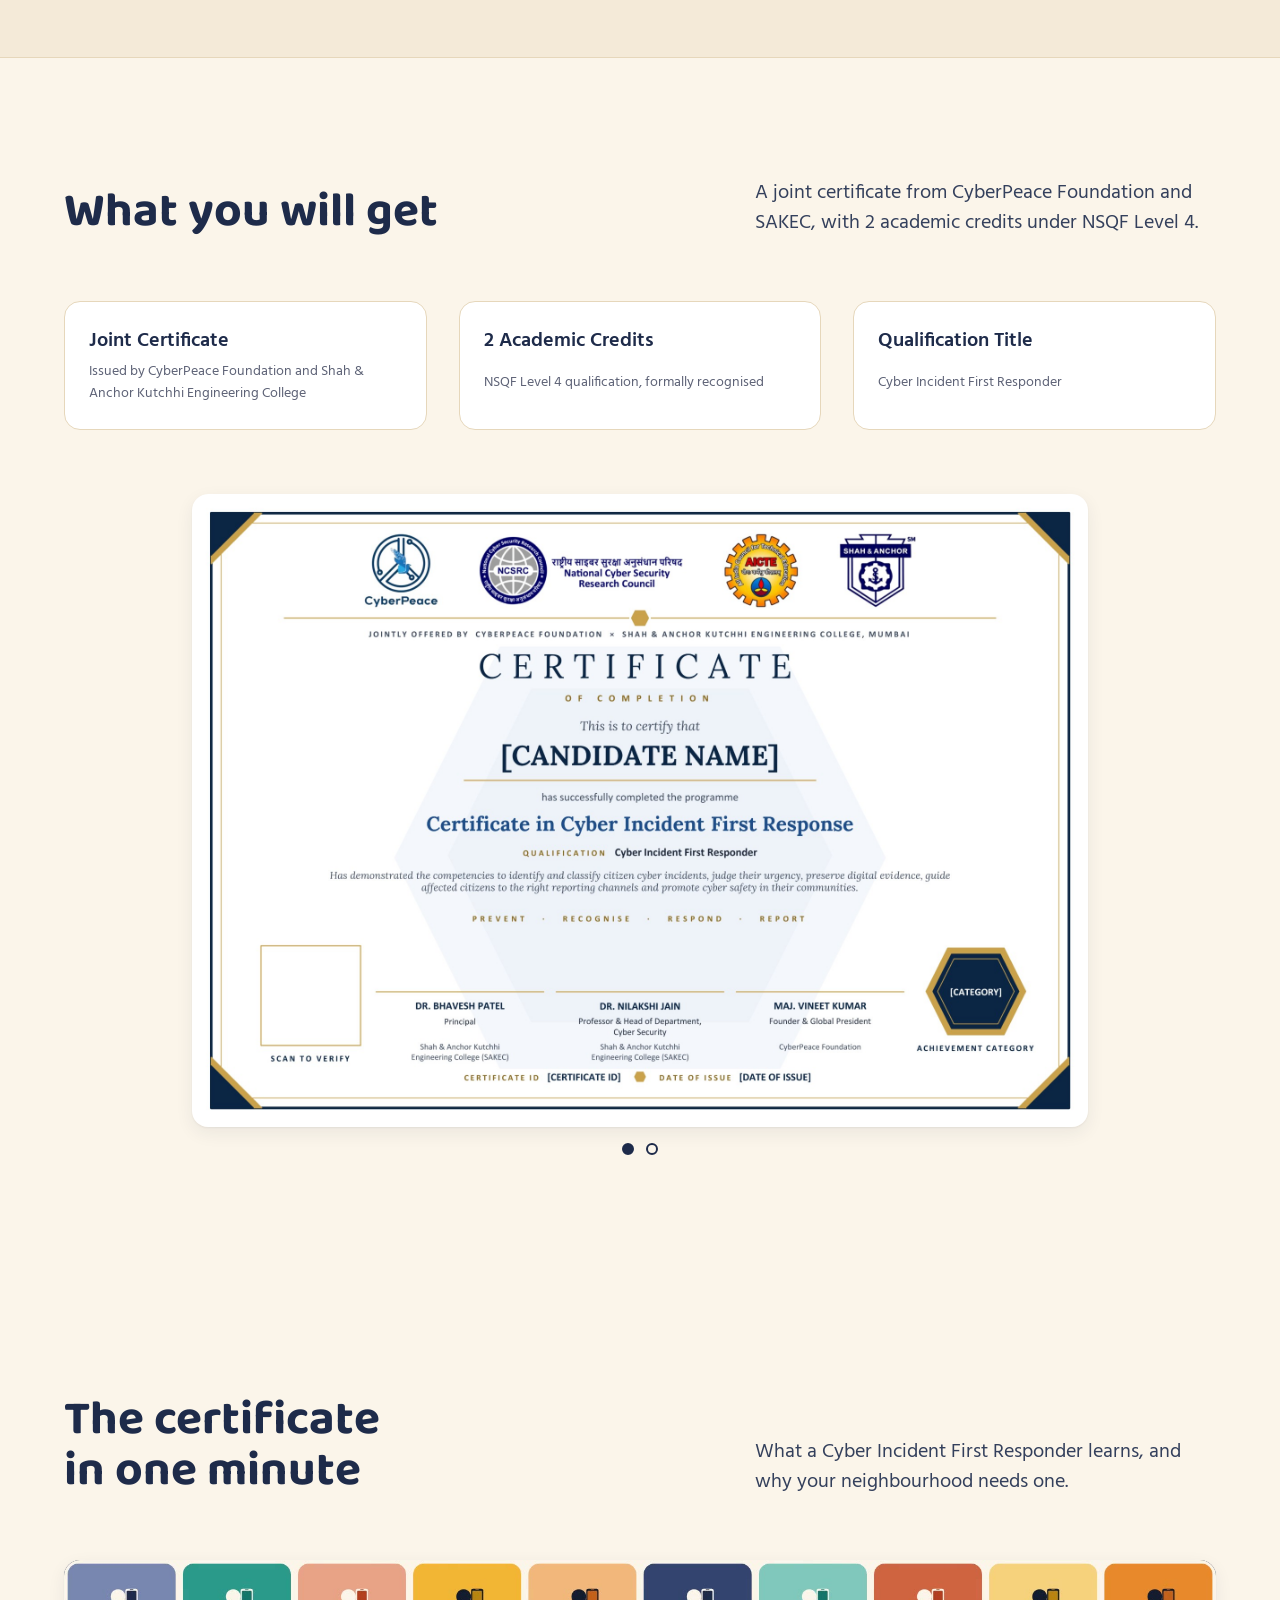
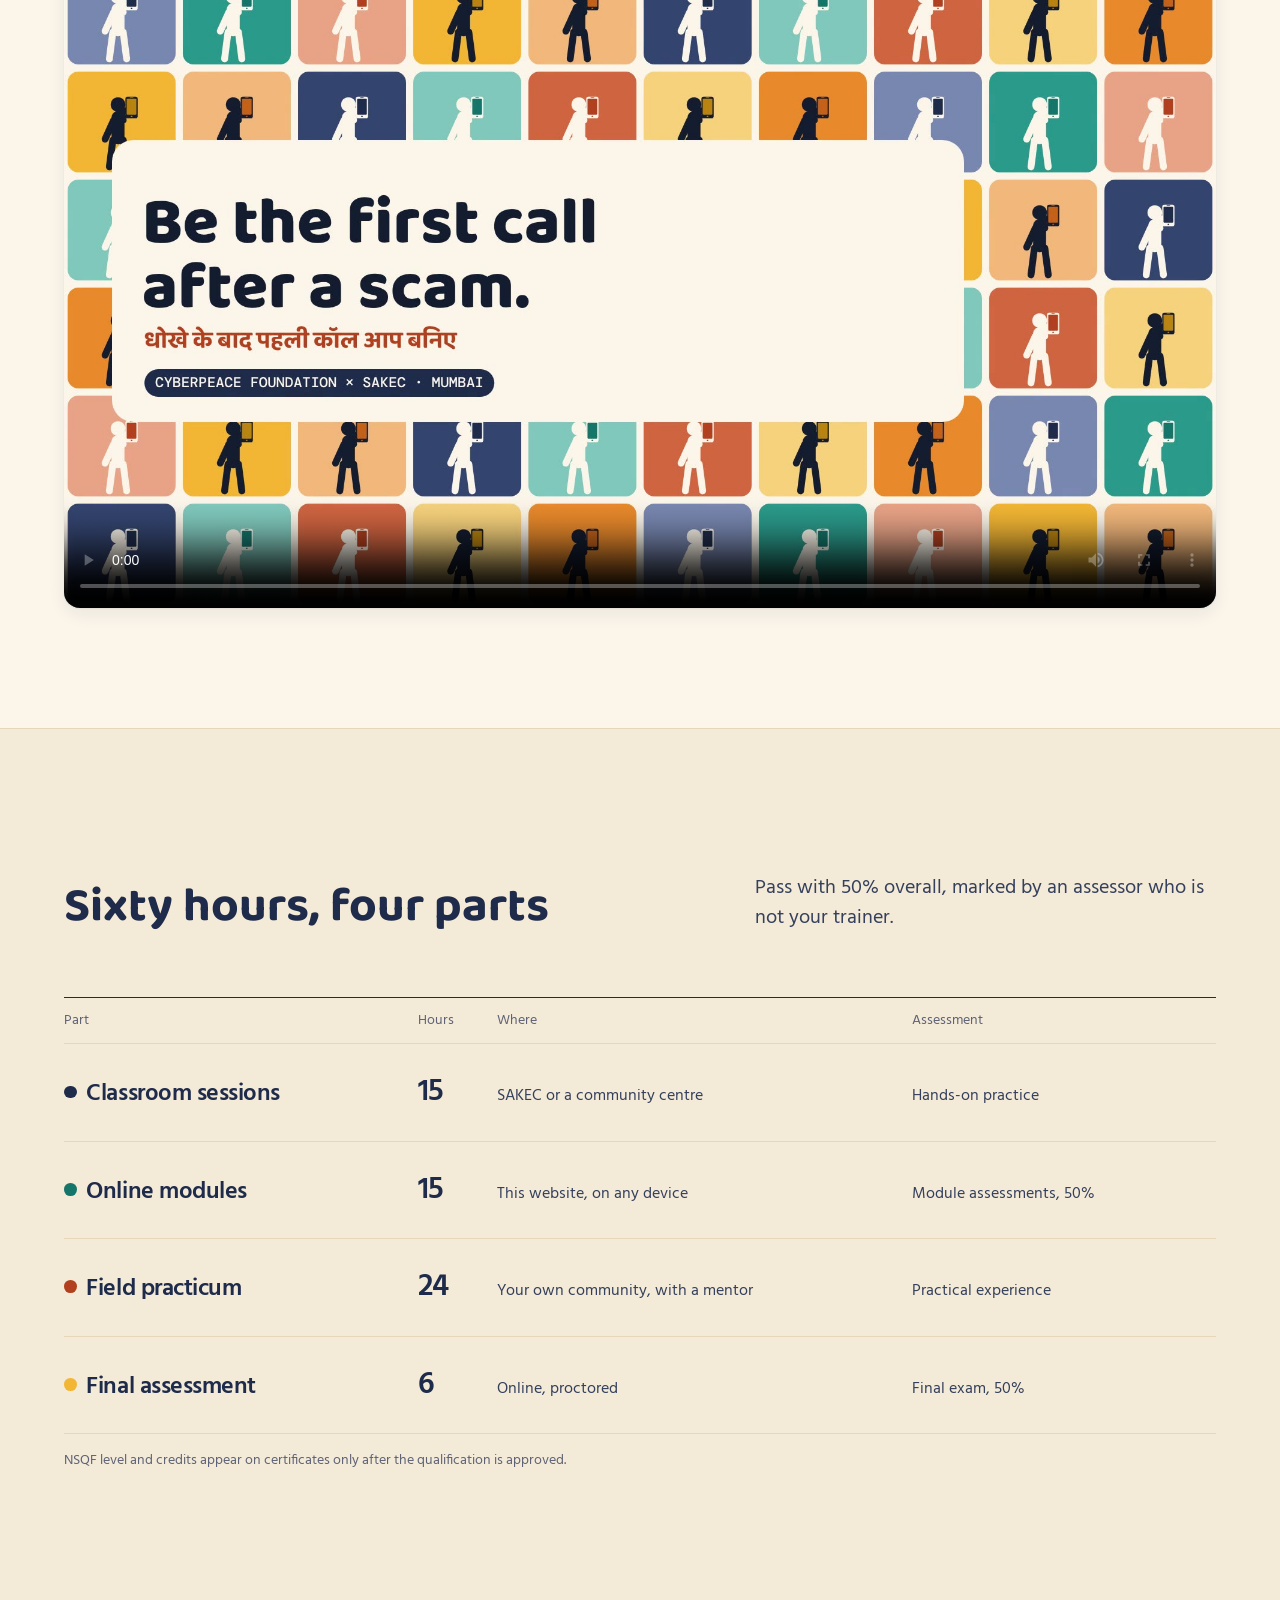
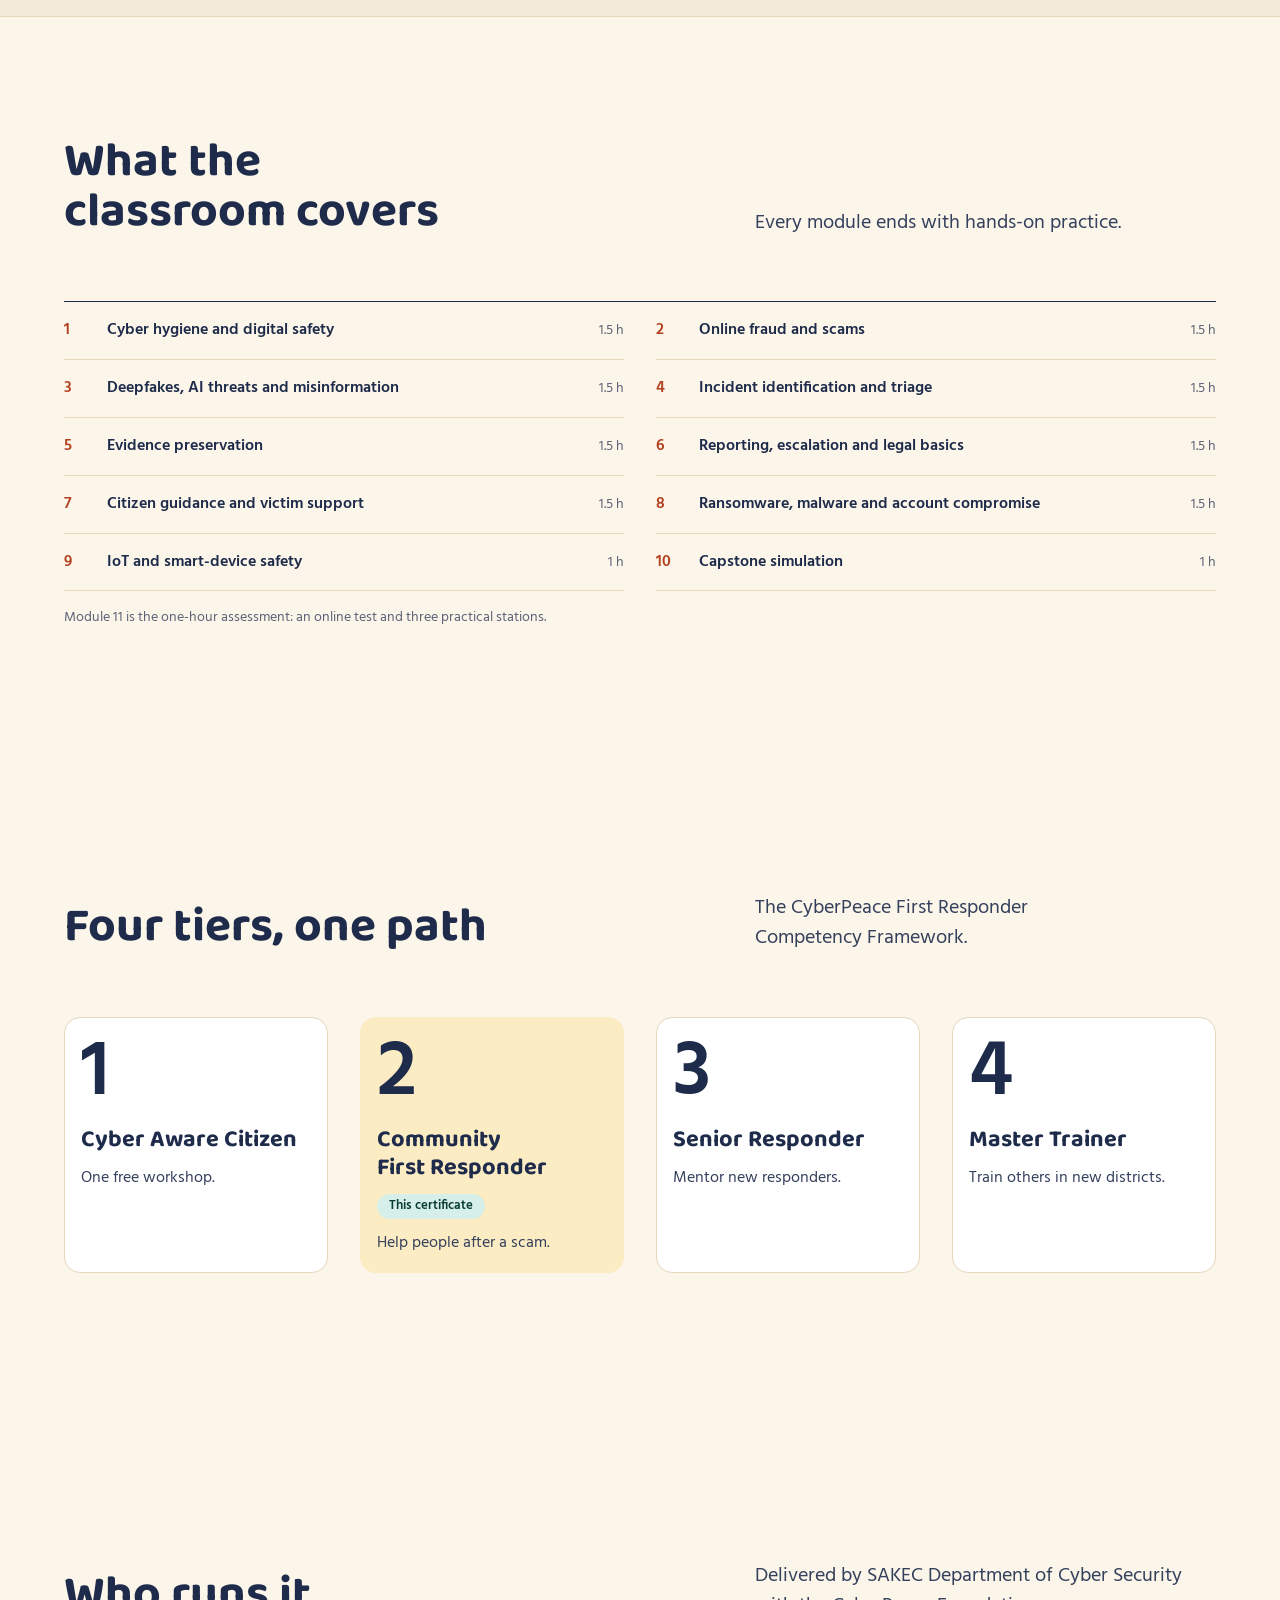
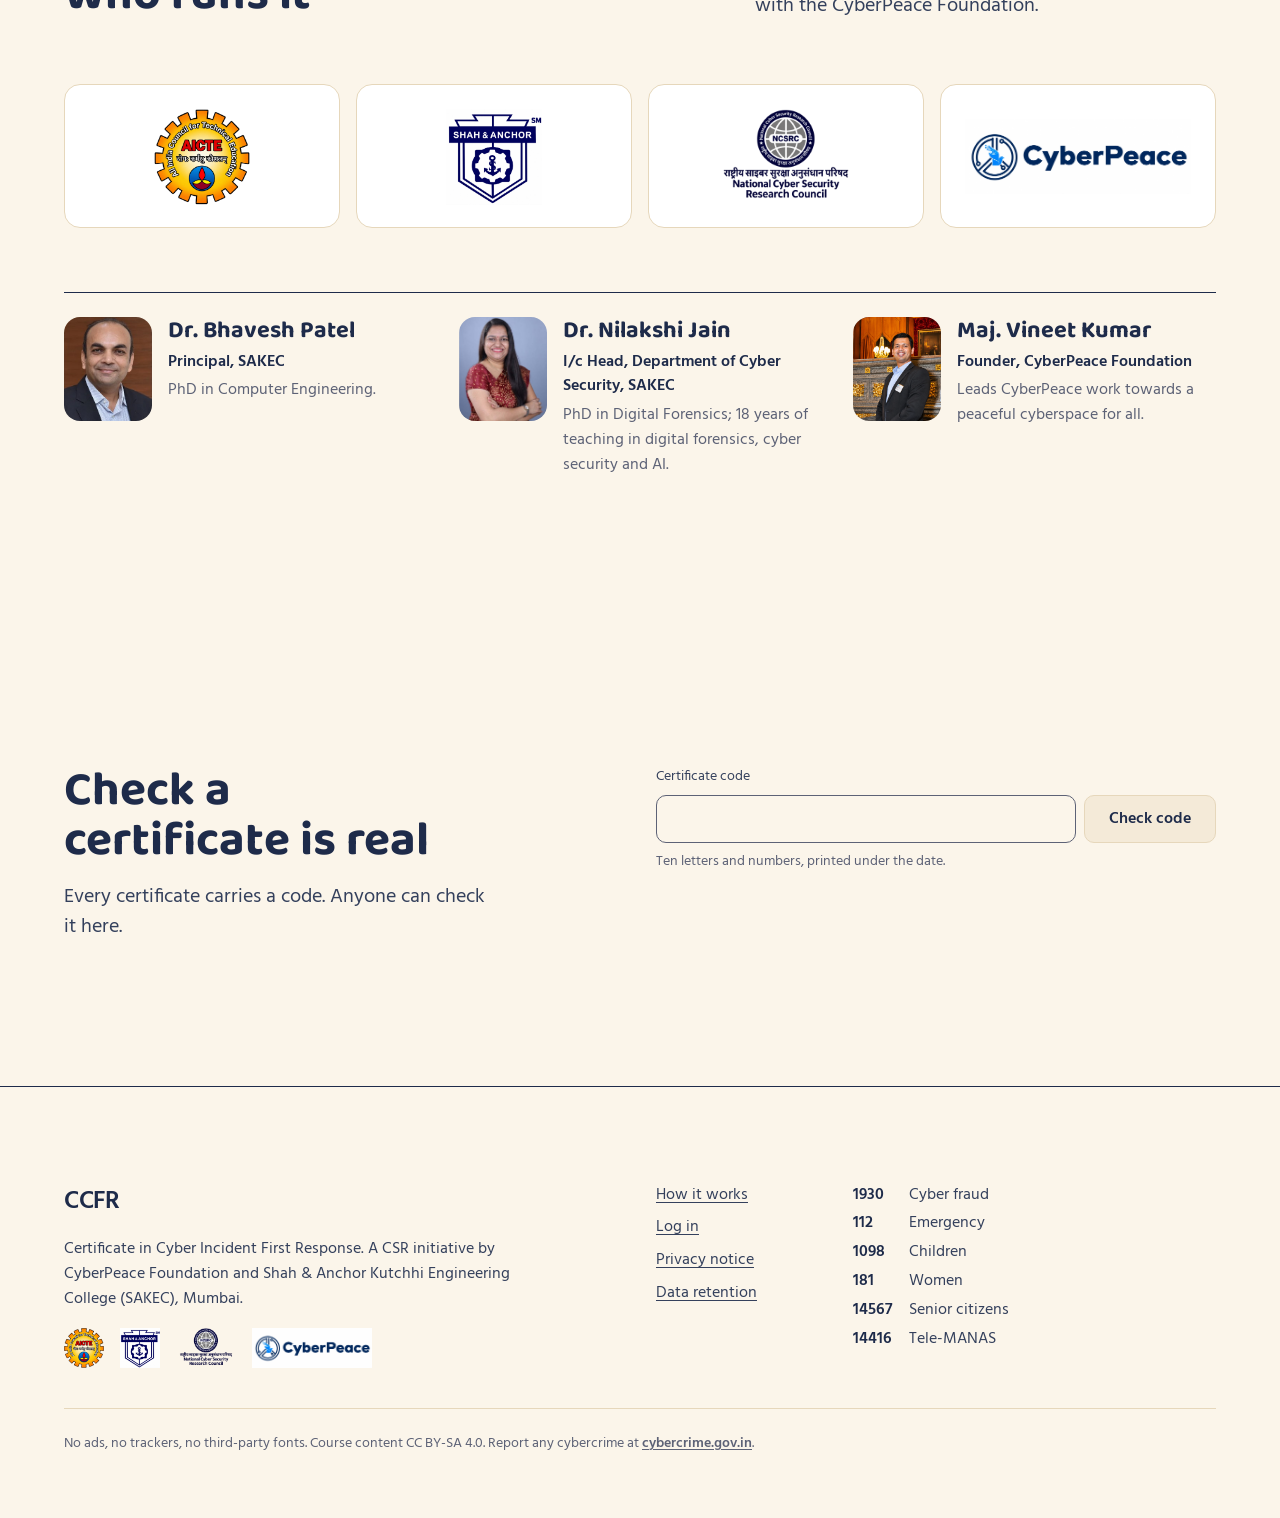
==== commit 91a6a66f: "Redesign landing page and add custom assessment viewer for AICTE meeting Landing page: white hero wi" ====
--- a/landing/index.html
+++ b/landing/index.html
@@ -3,21 +3,19 @@
 <head>
 <meta charset="utf-8">
 <meta name="viewport" content="width=device-width, initial-scale=1">
-<title>Cyber First Responder Academy: a free certificate in Mumbai</title>
-<meta name="description" content="A free 60-hour certificate from CyberPeace Foundation and SAKEC that trains you to help people after cyber fraud.">
+<title>CCFR - Certificate in Cyber Incident First Response</title>
+<meta name="description" content="A free 60-hour NSQF Level 4 certification in cyber incident first response. 9 modules, hands-on assessments, multilingual. By CyberPeace Foundation and SAKEC, Mumbai.">
 <link rel="preload" href="fonts/baloo2-latin.woff2" as="font" type="font/woff2" crossorigin>
 <link rel="stylesheet" href="styles.css">
 <script>document.documentElement.classList.add('js');</script>
 </head>
 <body>
 <a class="skip" href="#main">Skip to content</a>
-<p class="helpline">Lost money online? Call&nbsp;<a href="tel:1930">1930</a>&nbsp;now.</p>
 <header class="nav">
   <div class="container nav__row">
-    <a class="wordmark" href="#main" aria-label="Cyber First Responder Academy, home">Cyber First Responder Academy</a>
+    <a class="wordmark" href="#main" aria-label="CCFR">CCFR</a>
     <nav aria-label="Main">
       <ul class="nav__links">
-        <li><a href="#workshops">Workshops</a></li>
         <li><a href="#verify">Verify a certificate</a></li>
         <li class="keep login"><a href="http://localhost:8000/login/index.php">Log in</a></li>
         <li class="keep"><a class="btn btn--quiet" href="http://localhost:8000/login/signup.php">Register</a></li>
@@ -27,33 +25,47 @@
 </header>
 
 <main id="main">
-  <section class="hero" aria-labelledby="hero-h">
+  <section class="hero hero--light" aria-labelledby="hero-h">
+    <div class="container hero__center">
+      <ul class="hero__logos" aria-label="Supported by">
+        <li><img src="img/aicte.webp" alt="AICTE"></li>
+        <li><img src="img/sakec-logo.webp" alt="SAKEC"></li>
+        <li><img src="img/ncsrc.webp" alt="NCSRC"></li>
+        <li><img src="img/cyberpeace-logo.webp" alt="CyberPeace"></li>
+      </ul>
+      <h1 id="hero-h">Certificate in Cyber Incident First Response</h1>
+      <p class="lead">A free 60-hour NSQF Level 4 certification by CyberPeace Foundation and SAKEC, Mumbai.</p>
+      <ul class="hero__stats">
+        <li><strong>60</strong> Learning hours</li>
+        <li><strong>9</strong> Modules</li>
+        <li><strong>3</strong> Languages</li>
+        <li><strong>Free</strong> No cost</li>
+      </ul>
+      <div class="actions">
+        <a class="btn" href="http://localhost:8000/login/signup.php">Enrol now - it is free</a>
+        <a class="btn btn--quiet" href="#certificate">Programme overview</a>
+      </div>
+    </div>
+  </section>
+
+  <section class="section--s section band" aria-label="Triage practice">
     <div class="container grid hero__grid">
-      <div class="hero__text">
-        <h1 id="hero-h">Be the first call after a scam.</h1>
-        <p class="lead">A free 60-hour certificate from CyberPeace Foundation and SAKEC, Mumbai.</p>
-        <div class="actions">
-          <a class="btn" href="http://localhost:8000/login/signup.php">Register free</a>
-          <a class="btn btn--quiet" href="#workshops">Free workshops</a>
-        </div>
-      </div>
-
       <div class="triage" data-switch>
         <p class="triage__q" id="triage-q">Something just happened. What first?</p>
         <div class="choices" role="tablist" aria-labelledby="triage-q">
           <button class="choice" type="button" role="tab" id="t1" aria-controls="p1" aria-selected="true">Money just left my account</button>
-          <button class="choice" type="button" role="tab" id="t2" aria-controls="p2" aria-selected="false" tabindex="-1">A video call says I’m arrested</button>
+          <button class="choice" type="button" role="tab" id="t2" aria-controls="p2" aria-selected="false" tabindex="-1">A video call says I am arrested</button>
           <button class="choice" type="button" role="tab" id="t3" aria-controls="p3" aria-selected="false" tabindex="-1">Asked for my WhatsApp code</button>
           <button class="choice" type="button" role="tab" id="t4" aria-controls="p4" aria-selected="false" tabindex="-1">A strange SMS, nothing lost</button>
         </div>
         <div class="answer" role="tabpanel" id="p1" aria-labelledby="t1">
           <span class="tag tag--on">Within the hour</span>
-          <p class="answer__do">Call 1930, then your bank’s own number.</p>
+          <p class="answer__do">Call 1930, then your bank's own number.</p>
           <p>The first hour gives the best chance of a hold.</p>
         </div>
         <div class="answer" role="tabpanel" id="p2" aria-labelledby="t2">
           <span class="tag tag--on">Right now</span>
-          <p class="answer__do">Hang up. There is no “digital arrest”.</p>
+          <p class="answer__do">Hang up. There is no digital arrest.</p>
           <p>If you paid, call 1930. If you feel unsafe, 112.</p>
         </div>
         <div class="answer" role="tabpanel" id="p3" aria-labelledby="t3">
@@ -67,6 +79,30 @@
           <p>Then delete it. Never open its link again.</p>
         </div>
         <p class="caption">Taught in Module 4, incident triage.</p>
+      </div>
+    </div>
+  </section>
+
+  <section class="section cert-showcase" id="cert-preview" aria-labelledby="cert-preview-h">
+    <div class="container">
+      <div class="head">
+        <h2 id="cert-preview-h">What you will get</h2>
+        <p class="lead">A joint certificate from CyberPeace Foundation and SAKEC, with 2 academic credits under NSQF Level 4.</p>
+      </div>
+      <ul class="cert-highlights">
+        <li><strong>Joint Certificate</strong><span>Issued by CyberPeace Foundation and Shah &amp; Anchor Kutchhi Engineering College</span></li>
+        <li><strong>2 Academic Credits</strong><span>NSQF Level 4 qualification, formally recognised</span></li>
+        <li><strong>Qualification Title</strong><span>Cyber Incident First Responder</span></li>
+      </ul>
+      <div class="cert-slider" data-cert-slider>
+        <div class="cert-slider__track">
+          <img class="cert-slider__slide active" src="img/cert-front.jpg" alt="Certificate front">
+          <img class="cert-slider__slide" src="img/cert-back.jpg" alt="Certificate back with marks">
+        </div>
+        <div class="cert-slider__controls">
+          <button class="cert-slider__dot active" type="button" aria-label="Certificate front" data-slide="0"></button>
+          <button class="cert-slider__dot" type="button" aria-label="Certificate back" data-slide="1"></button>
+        </div>
       </div>
     </div>
   </section>
@@ -92,32 +128,15 @@
         <p class="lead">Pass with 50% overall, marked by an assessor who is not your trainer.</p>
       </div>
       <table class="ruled-table">
-        <thead><tr><th scope="col">Part</th><th scope="col">Hours</th><th scope="col">Where</th><th scope="col">Counts for</th></tr></thead>
+        <thead><tr><th scope="col">Part</th><th scope="col">Hours</th><th scope="col">Where</th><th scope="col">Assessment</th></tr></thead>
         <tbody>
-          <tr><th scope="row">Classroom</th><td class="num">15</td><td>SAKEC or a community centre</td><td>Practical stations, 30%</td></tr>
-          <tr><th scope="row">Online lessons</th><td class="num">15</td><td>This website, on any phone</td><td>Final online test, 20%</td></tr>
-          <tr><th scope="row">Field practicum</th><td class="num">24</td><td>Your own community, with a mentor</td><td>Portfolio, 30%</td></tr>
-          <tr><th scope="row">Portfolio and viva</th><td class="num">6</td><td>An upload, then a 10-minute talk</td><td>Viva, 20%</td></tr>
+          <tr><th scope="row">Classroom sessions</th><td class="num">15</td><td>SAKEC or a community centre</td><td>Hands-on practice</td></tr>
+          <tr><th scope="row">Online modules</th><td class="num">15</td><td>This website, on any device</td><td>Module assessments, 50%</td></tr>
+          <tr><th scope="row">Field practicum</th><td class="num">24</td><td>Your own community, with a mentor</td><td>Practical experience</td></tr>
+          <tr><th scope="row">Final assessment</th><td class="num">6</td><td>Online, proctored</td><td>Final exam, 50%</td></tr>
         </tbody>
       </table>
       <p class="caption">NSQF level and credits appear on certificates only after the qualification is approved.</p>
-    </div>
-  </section>
-
-  <section class="section" id="advisories" aria-labelledby="rules-h">
-    <div class="container statement">
-      <h2 class="statement__lead" id="rules-h">A QR code never pays you.</h2>
-      <p>Scanning it, or entering your UPI PIN, always sends money out.</p>
-      <div class="statement__more">
-        <div>
-          <h3>There is no “digital arrest”.</h3>
-          <p>Police, CBI and customs never arrest anyone or collect money on a video call.</p>
-        </div>
-        <div>
-          <h3>Never read out a WhatsApp code.</h3>
-          <p>“I sent you a code by mistake” is how accounts are stolen.</p>
-        </div>
-      </div>
     </div>
   </section>
 
@@ -162,48 +181,19 @@
     <div class="container">
       <div class="head">
         <h2 id="people-h">Who runs it</h2>
-        <p class="lead">Delivered by SAKEC's Department of Cyber Security with the CyberPeace Foundation.</p>
+        <p class="lead">Delivered by SAKEC Department of Cyber Security with the CyberPeace Foundation.</p>
       </div>
       <ul class="partners" aria-label="Partners">
-        <li><img src="img/sakec.jpg" alt="Shah &amp; Anchor Kutchhi Engineering College"></li>
-        <li><img src="img/cyberpeace-coe.jpg" alt="CyberPeace Center of Excellence"></li>
-        <li><img src="img/ntro.jpg" alt="National Technical Research Organisation, Government of India"></li>
+        <li><img src="img/aicte.webp" alt="AICTE"></li>
+        <li><img src="img/sakec-logo.webp" alt="SAKEC"></li>
+        <li><img src="img/ncsrc.webp" alt="NCSRC"></li>
+        <li><img src="img/cyberpeace-logo.webp" alt="CyberPeace"></li>
       </ul>
       <ul class="people">
         <li><img src="img/bhavesh-patel.jpg" alt=""><div><h3>Dr. Bhavesh Patel</h3><p class="people__role">Principal, SAKEC</p><p>PhD in Computer Engineering.</p></div></li>
         <li><img src="img/nilakshi-jain.jpg" alt=""><div><h3>Dr. Nilakshi Jain</h3><p class="people__role">I/c Head, Department of Cyber Security, SAKEC</p><p>PhD in Digital Forensics; 18 years of teaching in digital forensics, cyber security and AI.</p></div></li>
-        <li><span class="people__mono" aria-hidden="true">VK</span><div><h3>Maj. Vineet Kumar</h3><p class="people__role">Founder, CyberPeace Foundation</p><p>Leads CyberPeace's work towards a peaceful cyberspace for all.</p></div></li>
-      </ul>
-    </div>
-  </section>
-
-  <section class="section band" id="workshops" aria-labelledby="ws-h">
-    <div class="container">
-      <div class="head">
-        <h2 id="ws-h">Free two-hour workshops</h2>
-        <p class="lead">For students, women, senior citizens, traders and anyone who asks.</p>
-      </div>
-      <ul class="timetable">
-        <li>
-          <time datetime="2026-11-14">Sat 14 Nov</time>
-          <div class="w"><h3>UPI and QR-code scams</h3><p>Ghatkopar West community hall, 11:00, Marathi and Hindi</p></div>
-          <span class="tag tag--in">Seats open</span>
-          <a class="btn btn--quiet" href="http://localhost:8000/login/signup.php">Register</a>
-        </li>
-        <li>
-          <time datetime="2026-11-19">Thu 19 Nov</time>
-          <div class="w"><h3>Deepfakes and voice clones</h3><p>SAKEC, Chembur, 16:00, English</p></div>
-          <span class="tag tag--in">Seats open</span>
-          <a class="btn btn--quiet" href="http://localhost:8000/login/signup.php">Register</a>
-        </li>
-        <li>
-          <time datetime="2026-11-29">Sun 29 Nov</time>
-          <div class="w"><h3>Staying safe online after 60</h3><p>Govandi community centre, 10:30, Marathi</p></div>
-          <span class="tag tag--out">Full</span>
-          <span class="btn btn--quiet" aria-disabled="true">Register</span>
-        </li>
-      </ul>
-      <p class="caption">Sample dates for this demo. The programme team publishes the real ones.</p>
+        <li><img src="img/vineet-kumar-photo.webp" alt=""><div><h3>Maj. Vineet Kumar</h3><p class="people__role">Founder, CyberPeace Foundation</p><p>Leads CyberPeace work towards a peaceful cyberspace for all.</p></div></li>
+      </ul>
     </div>
   </section>
 
@@ -229,12 +219,17 @@
 <footer class="footer">
   <div class="container grid footer__grid">
     <div class="footer__about">
-      <a class="wordmark" href="#main">Cyber First Responder Academy</a>
-      <p>Run by CyberPeace Foundation and Shah &amp; Anchor Kutchhi Engineering College (SAKEC), Mumbai, as a CSR programme.</p>
+      <a class="wordmark" href="#main">CCFR</a>
+      <p>Certificate in Cyber Incident First Response. A CSR initiative by CyberPeace Foundation and Shah &amp; Anchor Kutchhi Engineering College (SAKEC), Mumbai.</p>
+      <ul class="footer__logos" aria-label="Partners">
+        <li><img src="img/aicte.webp" alt="AICTE"></li>
+        <li><img src="img/sakec-logo.webp" alt="SAKEC"></li>
+        <li><img src="img/ncsrc.webp" alt="NCSRC"></li>
+        <li><img src="img/cyberpeace-logo.webp" alt="CyberPeace"></li>
+      </ul>
     </div>
     <ul class="footer__links">
       <li><a href="#certificate">How it works</a></li>
-      <li><a href="#advisories">Advisories</a></li>
       <li><a href="http://localhost:8000/login/index.php">Log in</a></li>
       <li><a href="http://localhost:8000/admin/tool/policy/viewall.php">Privacy notice</a></li>
       <li><a href="http://localhost:8000/admin/tool/dataprivacy/summary.php">Data retention</a></li>
@@ -252,12 +247,11 @@
 </footer>
 
 <script>
-  // The triage control: tabs with arrow keys. Without script every answer shows in order.
-  document.querySelectorAll('[data-switch]').forEach((root) => {
-    const tabs = [...root.querySelectorAll('[role="tab"]')];
-    const select = (tab, focus) => {
-      tabs.forEach((t) => {
-        const on = t === tab;
+  document.querySelectorAll('[data-switch]').forEach(function(root) {
+    var tabs = Array.from(root.querySelectorAll('[role="tab"]'));
+    var select = function(tab, focus) {
+      tabs.forEach(function(t) {
+        var on = t === tab;
         t.setAttribute('aria-selected', String(on));
         t.tabIndex = on ? 0 : -1;
         root.querySelector('#' + t.getAttribute('aria-controls')).hidden = !on;
@@ -265,16 +259,32 @@
       if (focus) tab.focus();
     };
     select(tabs[0], false);
-    tabs.forEach((tab, i) => {
-      tab.addEventListener('click', () => select(tab, false));
-      tab.addEventListener('keydown', (e) => {
-        const step = { ArrowDown: 1, ArrowRight: 1, ArrowUp: -1, ArrowLeft: -1 }[e.key];
+    tabs.forEach(function(tab, i) {
+      tab.addEventListener('click', function() { select(tab, false); });
+      tab.addEventListener('keydown', function(e) {
+        var step = { ArrowDown: 1, ArrowRight: 1, ArrowUp: -1, ArrowLeft: -1 }[e.key];
         if (step) { e.preventDefault(); select(tabs[(i + step + tabs.length) % tabs.length], true); }
         if (e.key === 'Home') { e.preventDefault(); select(tabs[0], true); }
         if (e.key === 'End') { e.preventDefault(); select(tabs[tabs.length - 1], true); }
       });
     });
   });
+
+  document.querySelectorAll('[data-cert-slider]').forEach(function(slider) {
+    var slides = Array.from(slider.querySelectorAll('.cert-slider__slide'));
+    var dots = Array.from(slider.querySelectorAll('.cert-slider__dot'));
+    var cur = 0, timer;
+    var go = function(i) {
+      slides[cur].classList.remove('active');
+      dots[cur].classList.remove('active');
+      cur = i % slides.length;
+      slides[cur].classList.add('active');
+      dots[cur].classList.add('active');
+    };
+    var auto = function() { timer = setInterval(function() { go(cur + 1); }, 3000); };
+    dots.forEach(function(d) { d.addEventListener('click', function() { clearInterval(timer); go(+d.dataset.slide); auto(); }); });
+    auto();
+  });
 </script>
 </body>
 </html>
--- a/landing/styles.css
+++ b/landing/styles.css
@@ -54,24 +54,34 @@
 .nav__links a:hover { text-decoration: underline; text-decoration-color: var(--color-accent); }
 .nav__links .btn { min-height: 40px; padding: 0 var(--space-md); font-weight: 600; }
 
-/* Hero: Settled, the text on six columns, the triage control on the other six. */
-.hero { min-height: calc(100dvh - var(--nav-h) - var(--band-h)); display: flex; align-items: center; padding-block: var(--space-2xl); }
-.hero__grid { width: 100%; align-items: center; row-gap: var(--space-xl); }
-.hero__text { grid-column: 1 / span 6; display: grid; gap: var(--space-lg); }
-.hero__text h1 { max-width: 11ch; line-height: 1.0; }
-.actions { display: flex; flex-wrap: wrap; gap: var(--space-sm); margin-top: var(--space-xs); }
-.triage { grid-column: 8 / span 5; display: grid; gap: var(--space-md); padding: var(--space-xl); background: var(--color-paper-2); border: var(--rule-hair) solid var(--color-rule); border-radius: var(--radius-card); }
-.triage__q { font-size: var(--text-title); font-weight: 700; letter-spacing: -0.02em; color: var(--color-ink); line-height: 1.2; }
-.choices { display: grid; gap: var(--space-xs); border-top: var(--rule-hair) solid var(--color-ink); padding-top: var(--space-md); }
-.choice { display: flex; align-items: center; min-height: 44px; width: 100%; padding: var(--space-xs) var(--space-md); border: var(--rule-hair) solid var(--color-rule); border-radius: var(--radius-control); background: var(--color-paper); color: var(--color-ink); font: 400 var(--text-md)/1.3 var(--font-body); text-align: left; white-space: nowrap; cursor: pointer; transition: background-color var(--dur-micro) var(--ease-out), border-color var(--dur-micro) var(--ease-out); }
-.choice:hover { border-color: var(--color-muted); }
-.choice:active { background: var(--color-paper-3); }
+/* Hero: light, centered, everything above the fold. */
+.hero--light { min-height: calc(100dvh - var(--nav-h)); display: flex; align-items: center; justify-content: center; padding-block: var(--space-xl); background: var(--color-paper); color: var(--color-ink); }
+.hero__center { display: flex; flex-direction: column; align-items: center; text-align: center; gap: var(--space-md); }
+.hero__center h1 { max-width: 18ch; line-height: 1.05; color: var(--color-ink); font-size: var(--text-display); }
+.hero__center .lead { color: var(--color-ink-2); max-width: 52ch; }
+.hero__stats { display: flex; gap: var(--space-xl); margin: 0; padding: var(--space-sm) 0; border-top: var(--rule-hair) solid var(--color-rule); border-bottom: var(--rule-hair) solid var(--color-rule); list-style: none; }
+.hero__stats li { display: grid; gap: var(--space-2xs); font-size: var(--text-sm); color: var(--color-muted); }
+.hero__stats strong { font-size: var(--text-2xl); font-weight: 700; color: var(--color-ink); letter-spacing: -0.02em; }
+.hero--light .btn { background: var(--color-ink); border-color: var(--color-ink); color: var(--color-paper); }
+.hero--light .btn:hover { background: var(--color-ink-2); }
+.hero--light .btn--quiet { background: var(--color-paper-2); color: var(--color-ink); border-color: var(--color-rule); }
+.hero--light .btn--quiet:hover { background: var(--color-paper-3); }
+.actions { display: flex; flex-wrap: wrap; gap: var(--space-sm); justify-content: center; }
+
+/* Triage: moved out of hero into its own band section. */
+.triage { grid-column: 3 / span 8; display: grid; gap: var(--space-md); padding: var(--space-xl); background: var(--color-ink); color: var(--color-paper); border-radius: var(--radius-card); }
+.triage__q { font-size: var(--text-title); font-weight: 700; letter-spacing: -0.02em; color: var(--color-paper); line-height: 1.2; }
+.choices { display: grid; gap: var(--space-xs); border-top: 1px solid rgba(255,255,255,.2); padding-top: var(--space-md); }
+.choice { display: flex; align-items: center; min-height: 44px; width: 100%; padding: var(--space-xs) var(--space-md); border: 1px solid rgba(255,255,255,.2); border-radius: var(--radius-control); background: transparent; color: rgba(255,255,255,.85); font: 400 var(--text-md)/1.3 var(--font-body); text-align: left; white-space: nowrap; cursor: pointer; transition: background-color var(--dur-micro) var(--ease-out), border-color var(--dur-micro) var(--ease-out); }
+.choice:hover { border-color: rgba(255,255,255,.5); }
+.choice:active { background: rgba(255,255,255,.08); }
 .choice:focus-visible { outline: 2px solid var(--color-focus); outline-offset: 2px; }
-.choice[aria-selected="true"] { background: var(--color-ink); border-color: var(--color-ink); color: var(--color-paper); font-weight: 600; }
+.choice[aria-selected="true"] { background: var(--color-accent); border-color: var(--color-accent); color: #fff; font-weight: 600; }
 .choice:disabled { opacity: 0.55; cursor: not-allowed; }
-.answer { display: grid; gap: var(--space-xs); min-height: 7.5rem; padding-top: var(--space-md); border-top: var(--rule-hair) solid var(--color-rule); }
-.answer__do { font-size: var(--text-lg); font-weight: 700; letter-spacing: -0.01em; line-height: 1.3; color: var(--color-ink); }
+.answer { display: grid; gap: var(--space-xs); min-height: 7.5rem; padding-top: var(--space-md); border-top: 1px solid rgba(255,255,255,.15); color: rgba(255,255,255,.8); }
+.answer__do { font-size: var(--text-lg); font-weight: 700; letter-spacing: -0.01em; line-height: 1.3; color: var(--color-paper); }
 .answer .tag { justify-self: start; }
+.triage .caption { color: rgba(255,255,255,.5); }
 
 /* Sections. */
 .section { padding-block: var(--section-gap); }
@@ -156,6 +166,7 @@
   .nav__links li:not(.keep) { display: none; }
   .hero { min-height: 0; }
   .hero__text, .triage, .head h2, .head .lead, .verify__head, .verify__form, .footer__about, .footer__links, .helplines { grid-column: 1 / -1; }
+  .hero__stats { flex-wrap: wrap; gap: var(--space-md) var(--space-xl); }
   .head { row-gap: var(--space-md); margin-bottom: var(--space-xl); }
   .index { grid-template-columns: minmax(0, 1fr); }
   .tiers { grid-template-columns: repeat(2, minmax(0, 1fr)); row-gap: var(--space-xl); }
@@ -192,14 +203,45 @@
 .people .people__role { color: var(--color-ink); font-weight: 600; }
 @media (max-width: 52rem) { .partners, .people { grid-template-columns: minmax(0, 1fr); } .partners li { height: 7rem; } }
 
+/* Hero logos: the four partner marks centered in the hero. */
+.hero__logos { display: flex; align-items: center; justify-content: center; gap: var(--space-2xl); margin: 0; padding: 0; list-style: none; }
+.hero__logos li { display: grid; place-items: center; }
+.hero__logos img { display: block; height: 6rem; width: auto; object-fit: contain; }
+
+/* Certificate highlights: the three value props. */
+.cert-highlights { display: grid; grid-template-columns: repeat(3, minmax(0, 1fr)); gap: var(--gap-columns); margin: 0 0 var(--space-2xl); padding: 0; list-style: none; }
+.cert-highlights li { display: grid; gap: var(--space-2xs); padding: var(--space-lg); background: var(--color-card, #fff); border: var(--rule-hair) solid var(--color-rule); border-radius: var(--radius-card); }
+.cert-highlights strong { font-size: var(--text-lg); color: var(--color-ink); }
+.cert-highlights span { font-size: var(--text-sm); color: var(--color-muted); }
+@media (max-width: 52rem) { .cert-highlights { grid-template-columns: minmax(0, 1fr); } }
+
+/* Certificate slideshow. */
+.cert-showcase { padding-block: var(--section-gap-s); }
+.cert-slider { position: relative; max-width: 56rem; margin: 0 auto; }
+.cert-slider__track { position: relative; aspect-ratio: 1.414; border-radius: var(--radius-card); overflow: hidden; box-shadow: var(--shadow-card); background: var(--color-paper-2); }
+.cert-slider__slide { position: absolute; inset: 0; width: 100%; height: 100%; object-fit: contain; opacity: 0; transition: opacity .5s ease; }
+.cert-slider__slide.active { opacity: 1; }
+.cert-slider__controls { display: flex; justify-content: center; gap: var(--space-sm); padding-top: var(--space-md); }
+.cert-slider__dot { width: 12px; height: 12px; border-radius: 50%; border: 2px solid var(--color-ink); background: transparent; cursor: pointer; padding: 0; transition: background var(--dur-short) var(--ease-out); }
+.cert-slider__dot.active { background: var(--color-ink); }
+
+/* Partners grid: 4 columns now. */
+.partners { grid-template-columns: repeat(4, minmax(0, 1fr)); }
+@media (max-width: 52rem) { .partners { grid-template-columns: repeat(2, minmax(0, 1fr)); } }
+
+/* Footer logos. */
+.footer__logos { display: flex; align-items: center; gap: var(--space-md); margin: 0; padding: 0; list-style: none; }
+.footer__logos img { display: block; height: 2.5rem; width: auto; object-fit: contain; }
+
+/* Mobile hero logos. */
+@media (max-width: 60rem) { .hero__logos { flex-wrap: wrap; gap: var(--space-md); } .hero__logos img { height: 3.5rem; } .triage { grid-column: 1 / -1; } }
+
 /* Handbook layer: the HOD's handbook look on the public page (mustard helpline, white cards, teal and terracotta). */
 .helpline { background: var(--color-mustard); color: var(--color-ink); font-weight: 500; }
 .helpline a, .helpline strong { color: var(--color-ink); }
 .nav { border-bottom-color: var(--color-rule); }
-.hero__text h1 { color: var(--color-ink); }
-.hero__text h1 em, .hero__text h1 span { color: var(--color-terra); }
-.triage { background: var(--color-card); border-color: var(--color-rule); box-shadow: var(--shadow-card); }
-.tag--on { background: var(--color-mustard); color: var(--color-mustard-ink); }
+.tag--on { background: var(--color-accent); color: #fff; }
+.triage .tag--on { background: var(--color-paper); color: var(--color-ink); }
 .band { background: var(--color-paper-2); }
 .tiers li { padding: var(--space-md); border: var(--rule-hair) solid var(--color-rule); border-radius: var(--radius-card); background: var(--color-card); }
 .tiers li.is-this { border-color: transparent; background: var(--color-mustard-soft); }
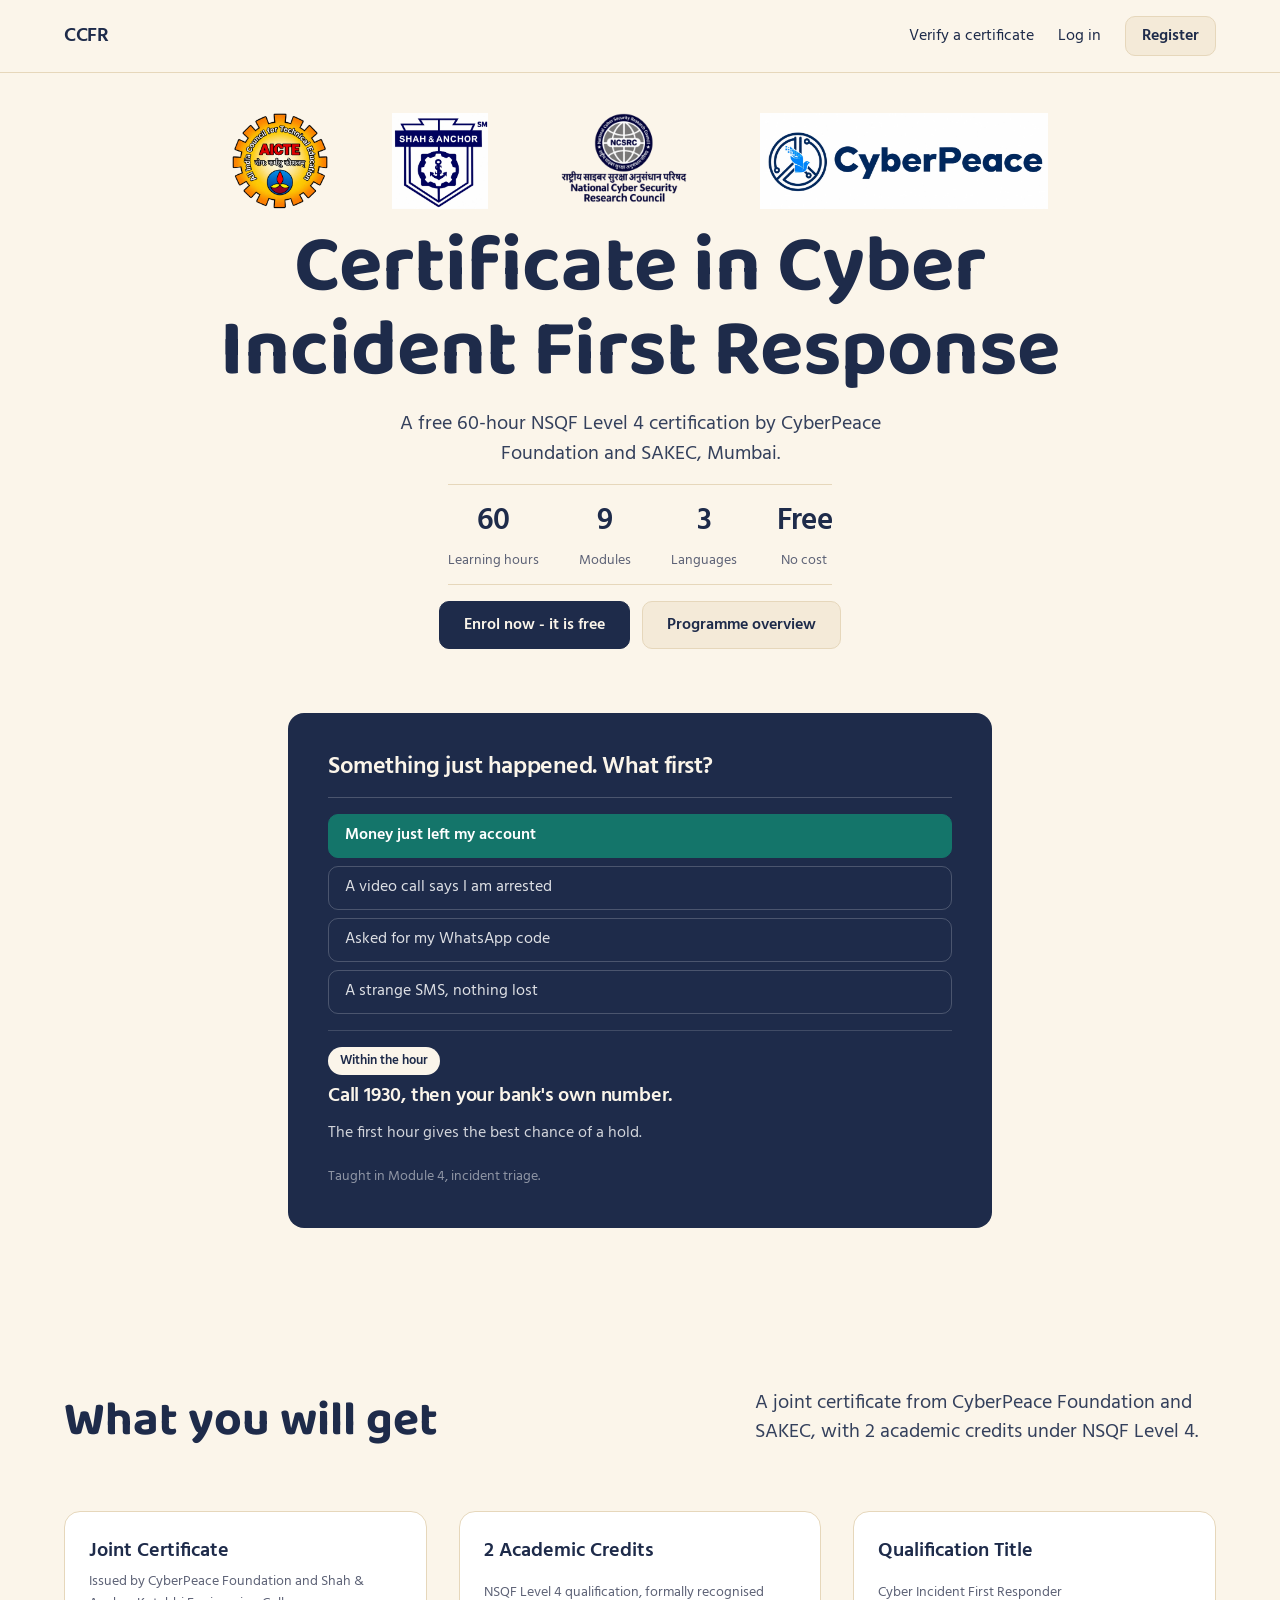
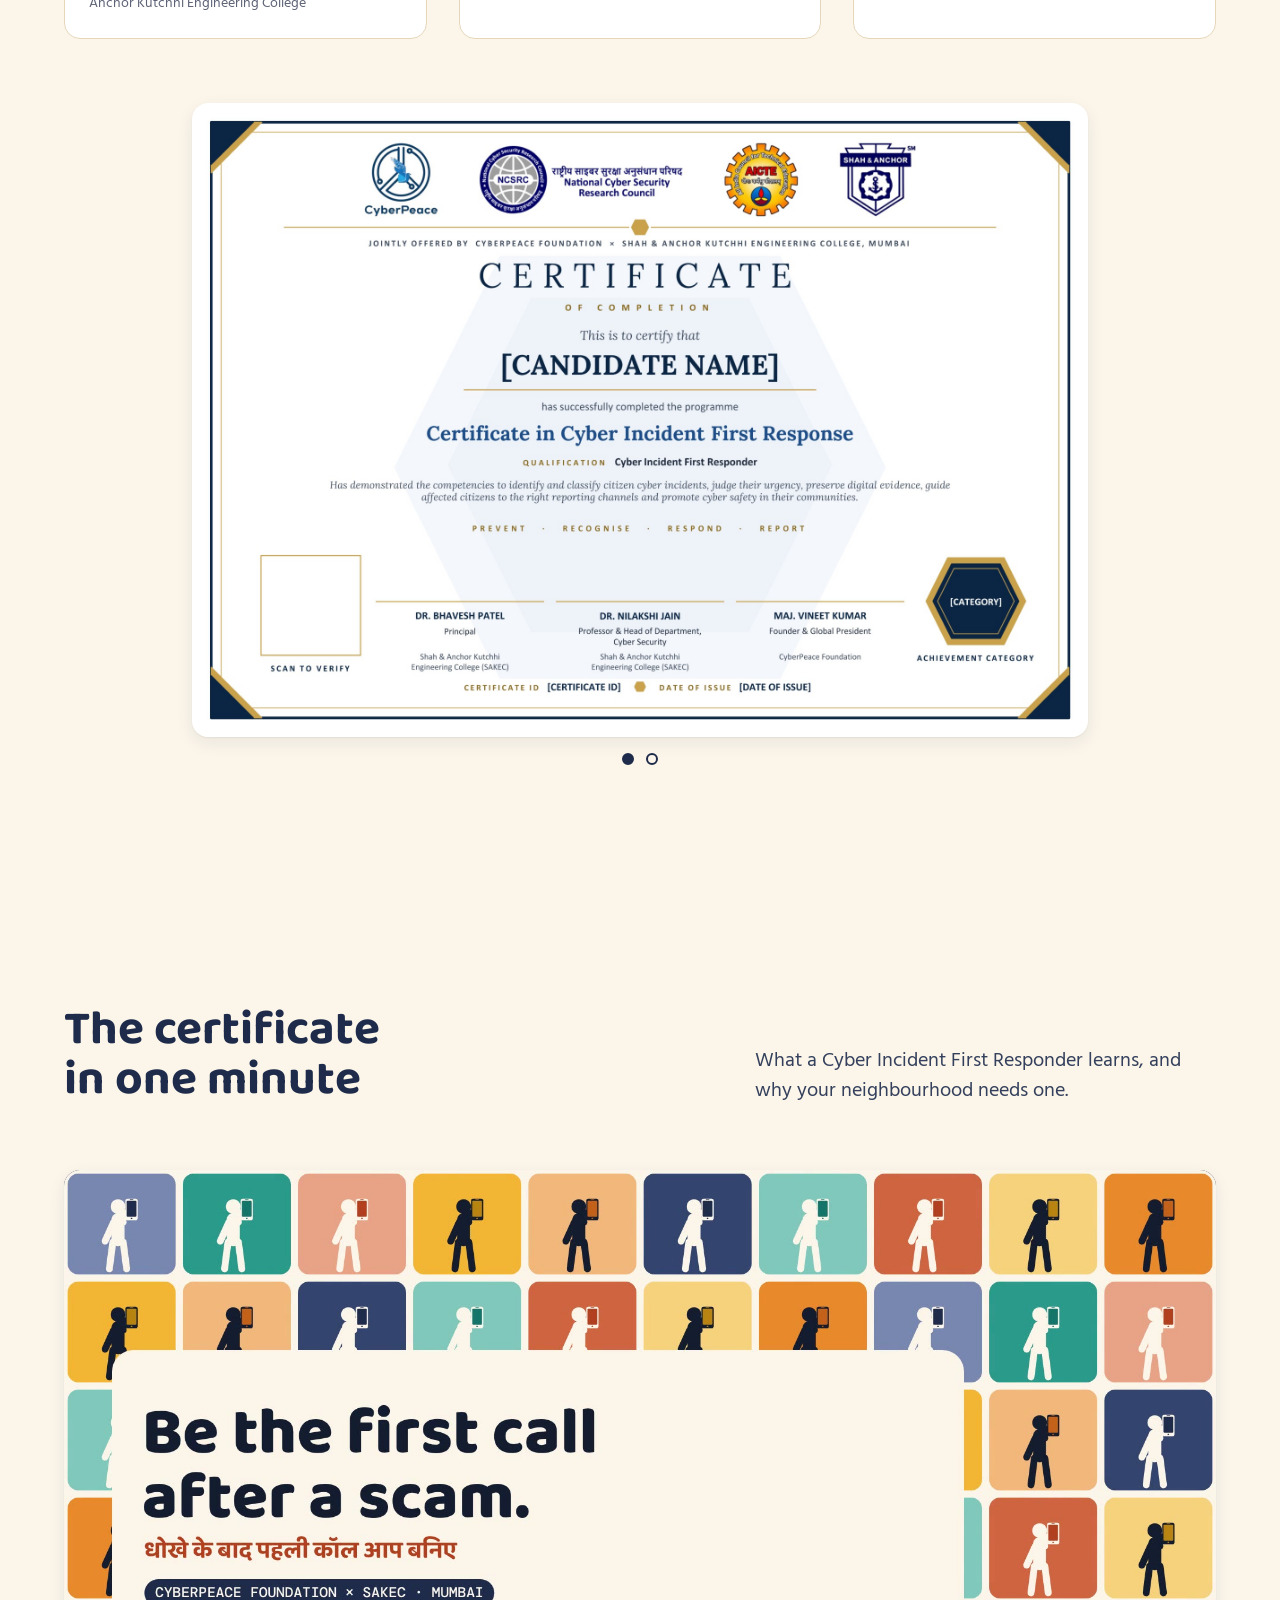
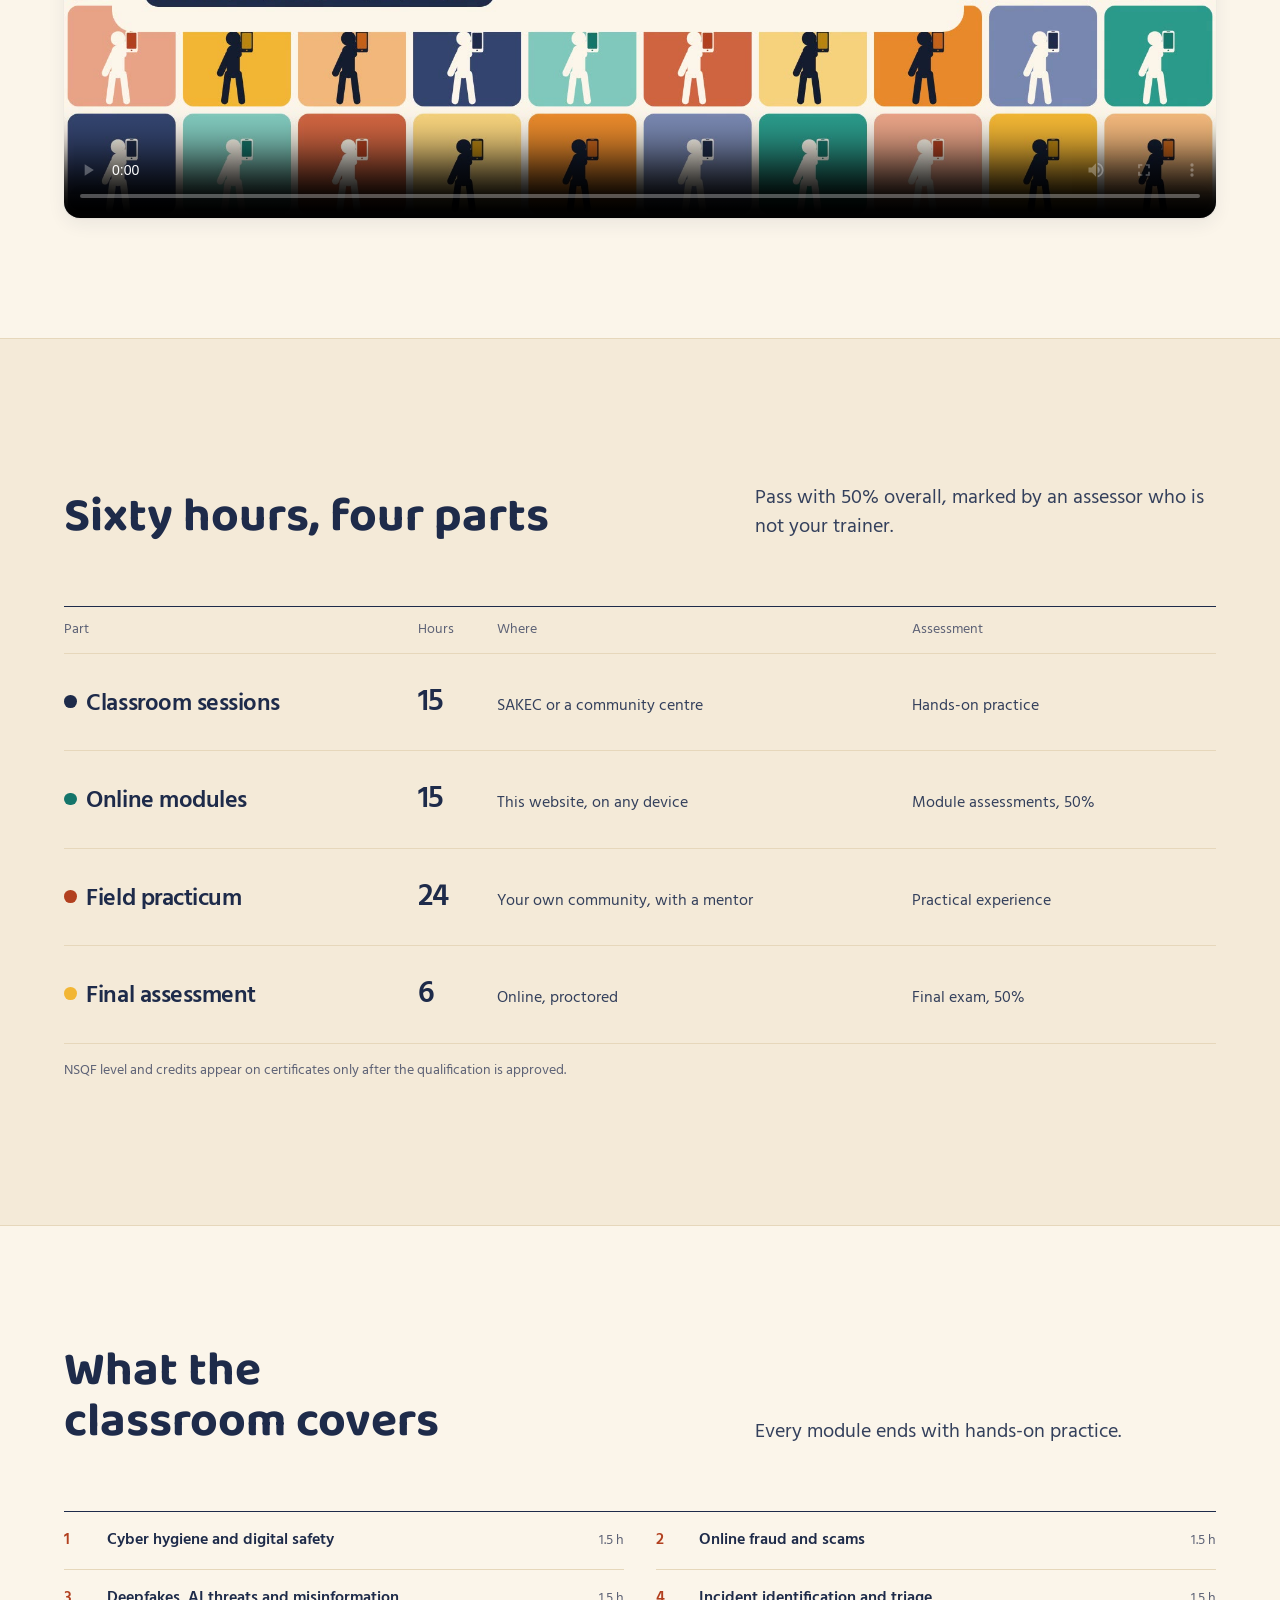
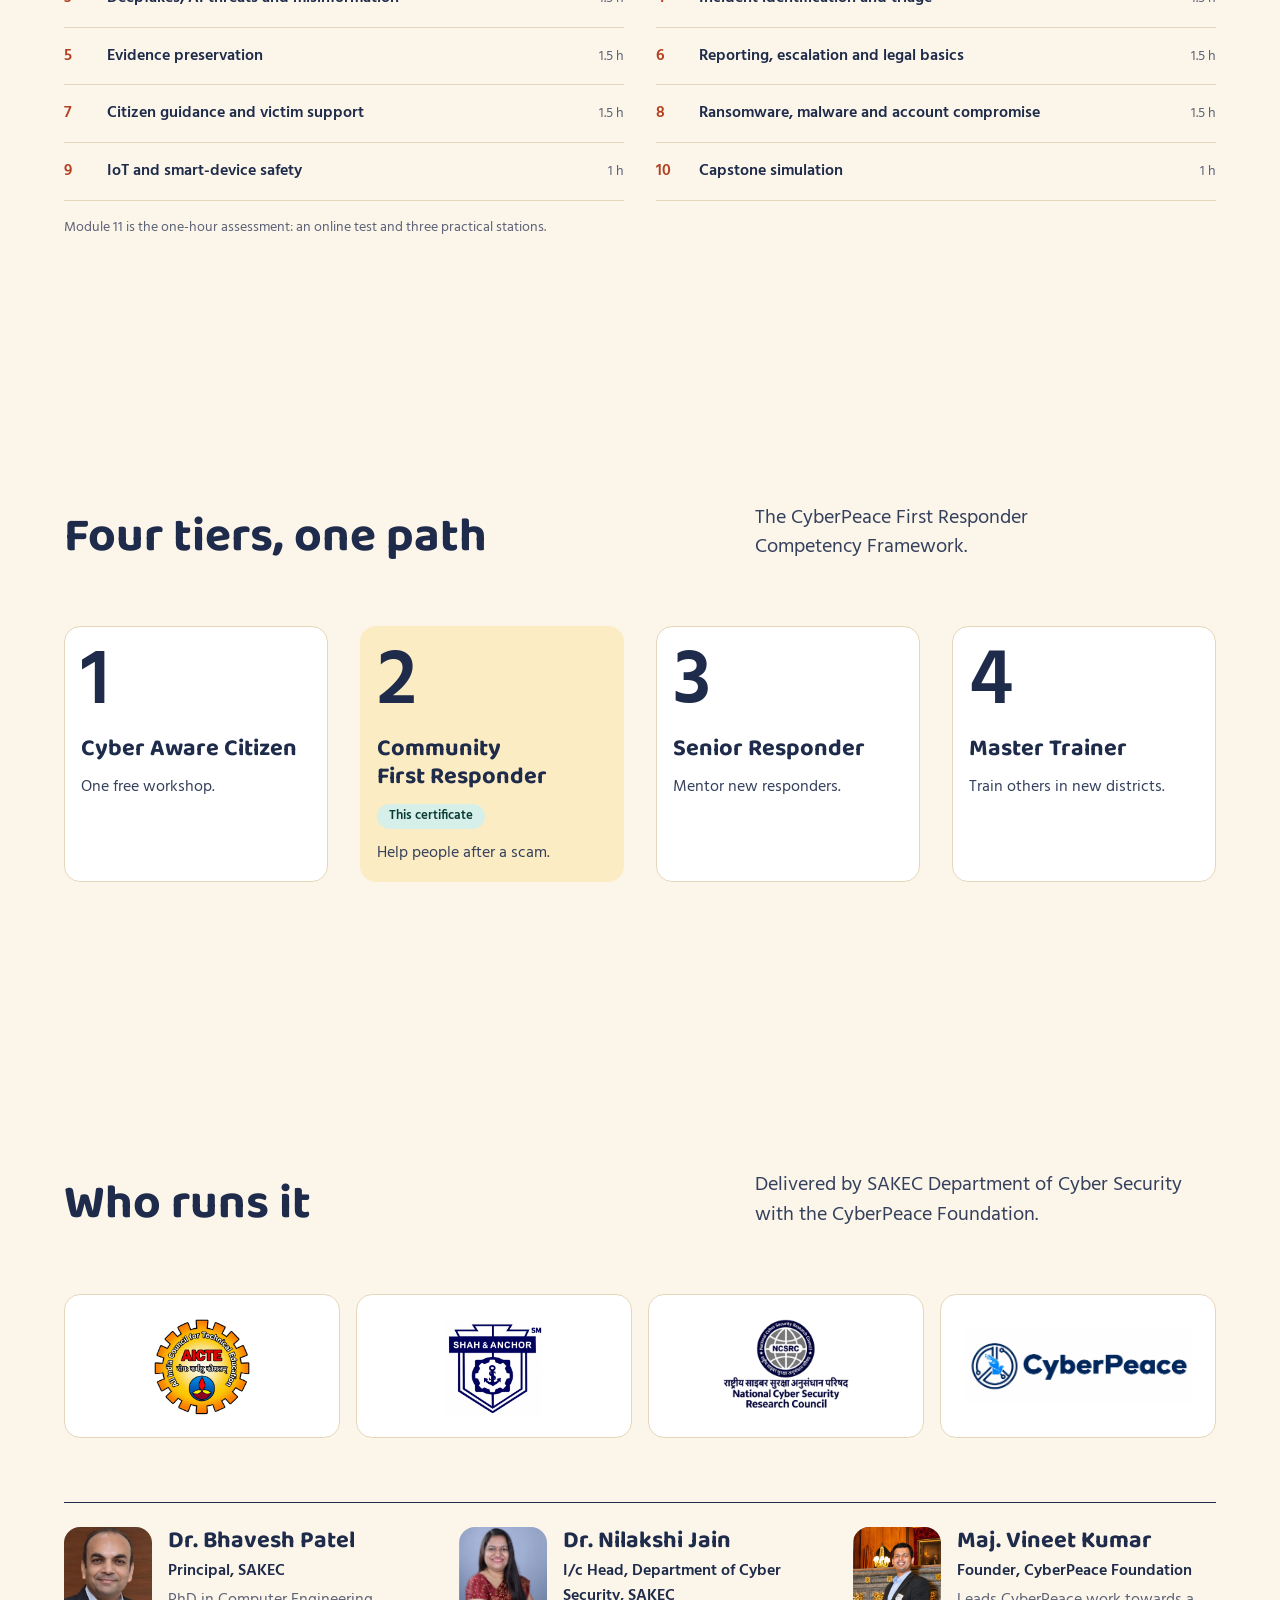
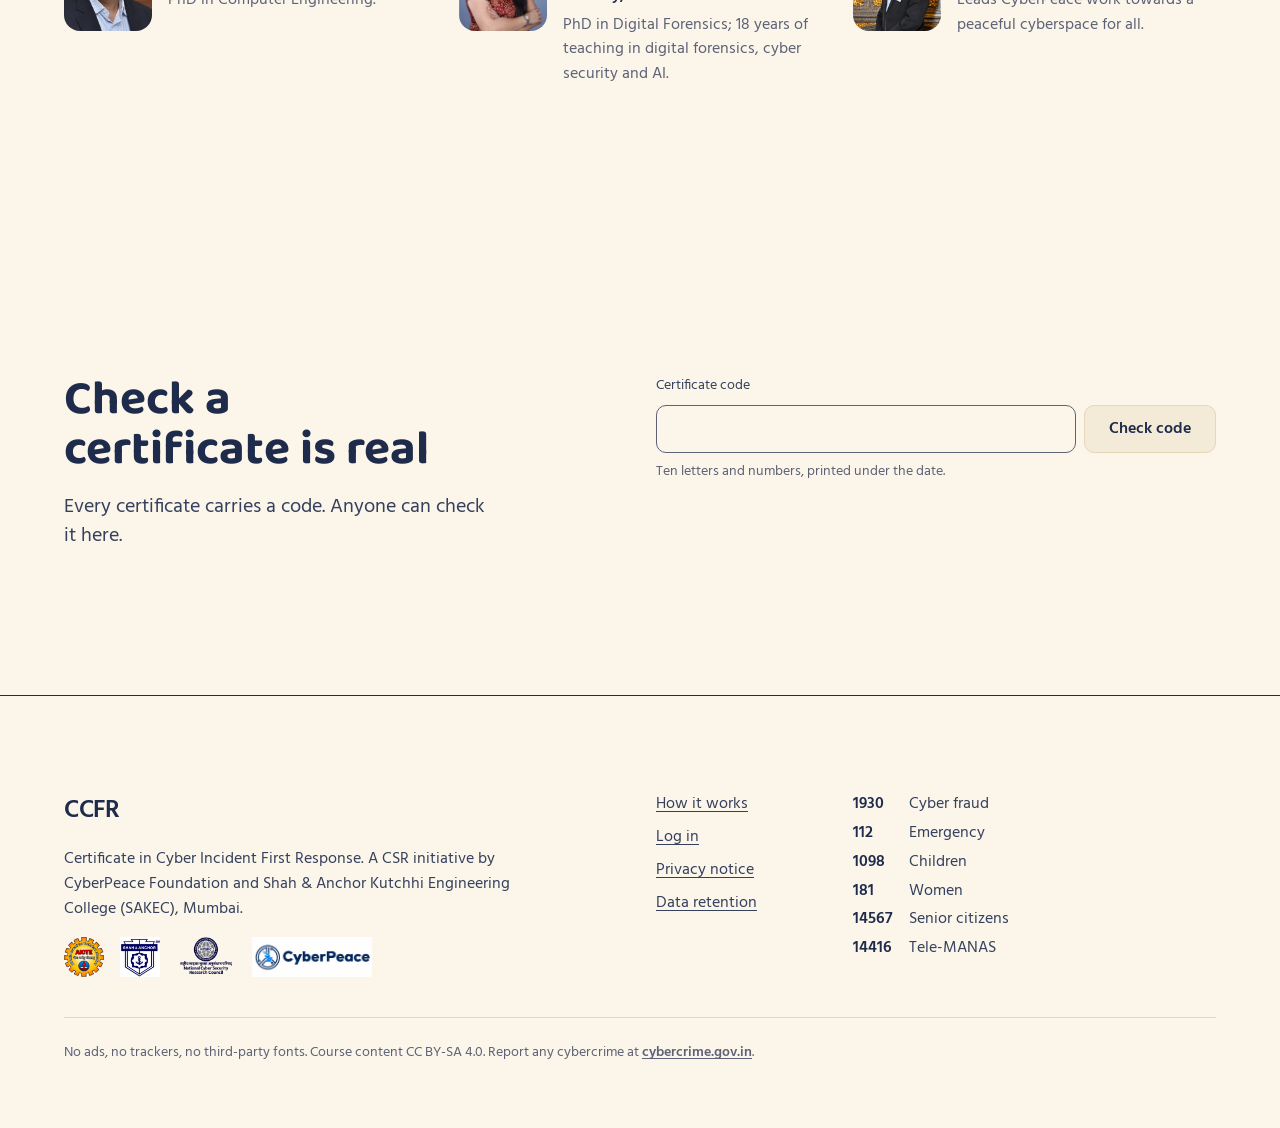
==== commit 1299aa54: "Keep landing triage in first page flow" ====
--- a/landing/index.html
+++ b/landing/index.html
@@ -46,10 +46,7 @@
         <a class="btn btn--quiet" href="#certificate">Programme overview</a>
       </div>
     </div>
-  </section>
-
-  <section class="section--s section band" aria-label="Triage practice">
-    <div class="container grid hero__grid">
+    <div class="container hero__triage" aria-label="Triage practice">
       <div class="triage" data-switch>
         <p class="triage__q" id="triage-q">Something just happened. What first?</p>
         <div class="choices" role="tablist" aria-labelledby="triage-q">
--- a/landing/styles.css
+++ b/landing/styles.css
@@ -54,8 +54,8 @@
 .nav__links a:hover { text-decoration: underline; text-decoration-color: var(--color-accent); }
 .nav__links .btn { min-height: 40px; padding: 0 var(--space-md); font-weight: 600; }
 
-/* Hero: light, centered, everything above the fold. */
-.hero--light { min-height: calc(100dvh - var(--nav-h)); display: flex; align-items: center; justify-content: center; padding-block: var(--space-xl); background: var(--color-paper); color: var(--color-ink); }
+/* Hero: light, centered, with the practical triage interaction kept in the same first-page flow. */
+.hero--light { display: flex; flex-direction: column; justify-content: center; padding-block: var(--space-xl); background: var(--color-paper); color: var(--color-ink); }
 .hero__center { display: flex; flex-direction: column; align-items: center; text-align: center; gap: var(--space-md); }
 .hero__center h1 { max-width: 18ch; line-height: 1.05; color: var(--color-ink); font-size: var(--text-display); }
 .hero__center .lead { color: var(--color-ink-2); max-width: 52ch; }
@@ -68,8 +68,10 @@
 .hero--light .btn--quiet:hover { background: var(--color-paper-3); }
 .actions { display: flex; flex-wrap: wrap; gap: var(--space-sm); justify-content: center; }
 
-/* Triage: moved out of hero into its own band section. */
-.triage { grid-column: 3 / span 8; display: grid; gap: var(--space-md); padding: var(--space-xl); background: var(--color-ink); color: var(--color-paper); border-radius: var(--radius-card); }
+.hero__triage { width: min(100%, 52rem); margin: var(--space-2xl) auto 0; }
+
+/* Triage: part of the first landing-page flow so visitors see the course's practical promise immediately. */
+.triage { display: grid; gap: var(--space-md); padding: var(--space-xl); background: var(--color-ink); color: var(--color-paper); border-radius: var(--radius-card); }
 .triage__q { font-size: var(--text-title); font-weight: 700; letter-spacing: -0.02em; color: var(--color-paper); line-height: 1.2; }
 .choices { display: grid; gap: var(--space-xs); border-top: 1px solid rgba(255,255,255,.2); padding-top: var(--space-md); }
 .choice { display: flex; align-items: center; min-height: 44px; width: 100%; padding: var(--space-xs) var(--space-md); border: 1px solid rgba(255,255,255,.2); border-radius: var(--radius-control); background: transparent; color: rgba(255,255,255,.85); font: 400 var(--text-md)/1.3 var(--font-body); text-align: left; white-space: nowrap; cursor: pointer; transition: background-color var(--dur-micro) var(--ease-out), border-color var(--dur-micro) var(--ease-out); }
@@ -234,7 +236,7 @@
 .footer__logos img { display: block; height: 2.5rem; width: auto; object-fit: contain; }
 
 /* Mobile hero logos. */
-@media (max-width: 60rem) { .hero__logos { flex-wrap: wrap; gap: var(--space-md); } .hero__logos img { height: 3.5rem; } .triage { grid-column: 1 / -1; } }
+@media (max-width: 60rem) { .hero__logos { flex-wrap: wrap; gap: var(--space-md); } .hero__logos img { height: 3.5rem; } .hero__triage { width: 100%; } }
 
 /* Handbook layer: the HOD's handbook look on the public page (mustard helpline, white cards, teal and terracotta). */
 .helpline { background: var(--color-mustard); color: var(--color-ink); font-weight: 500; }
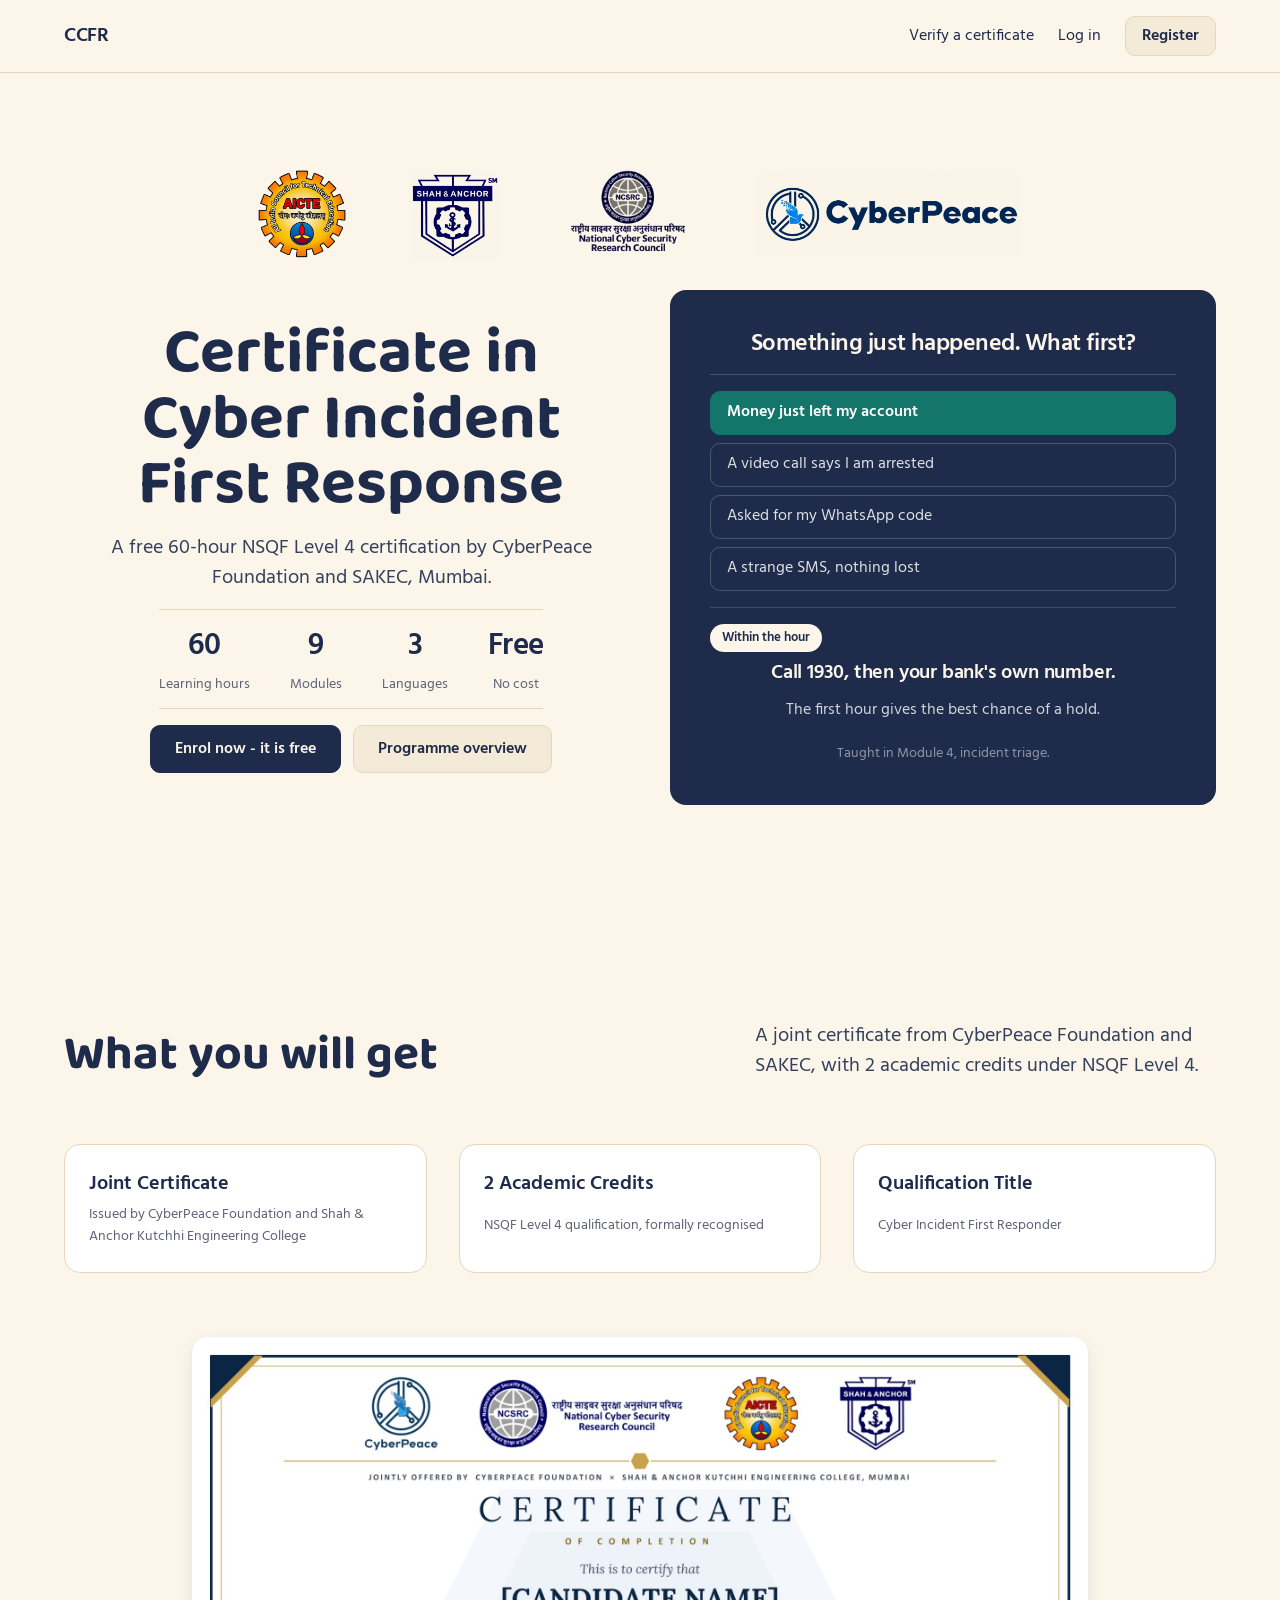
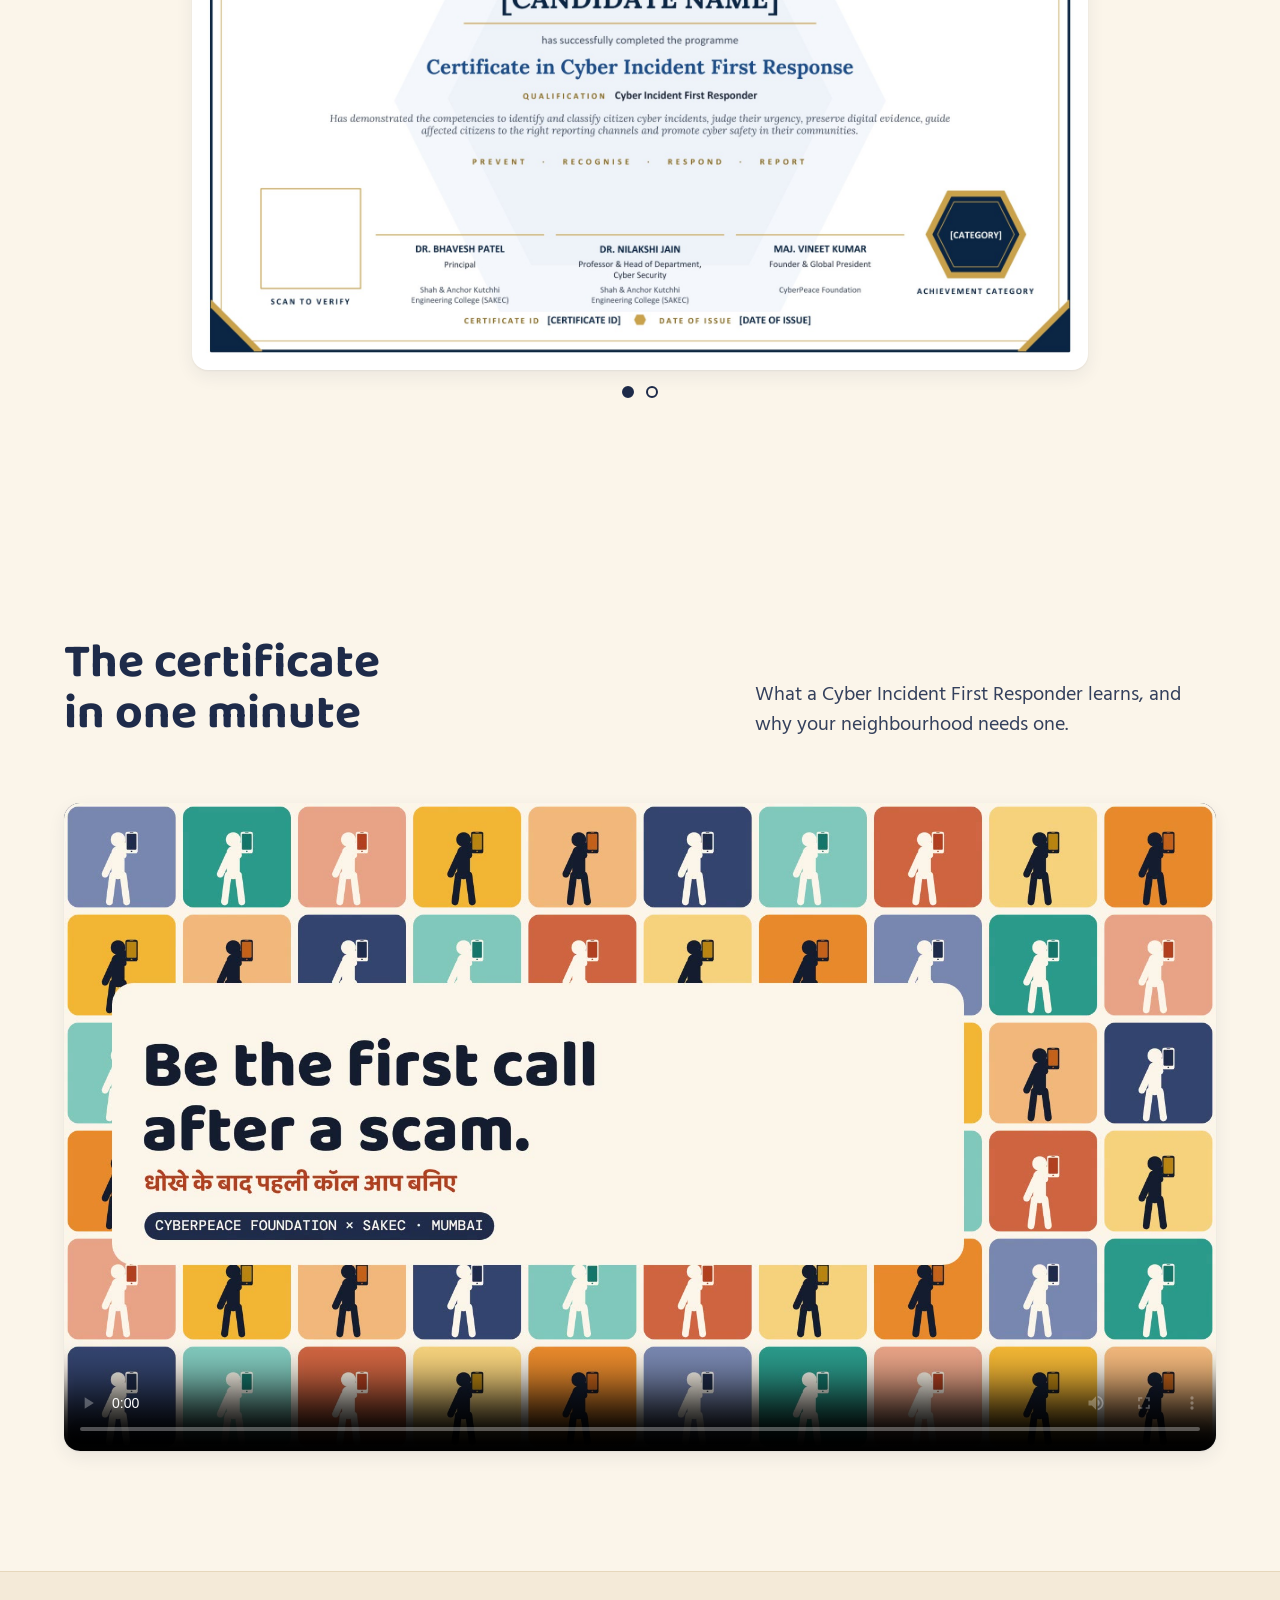
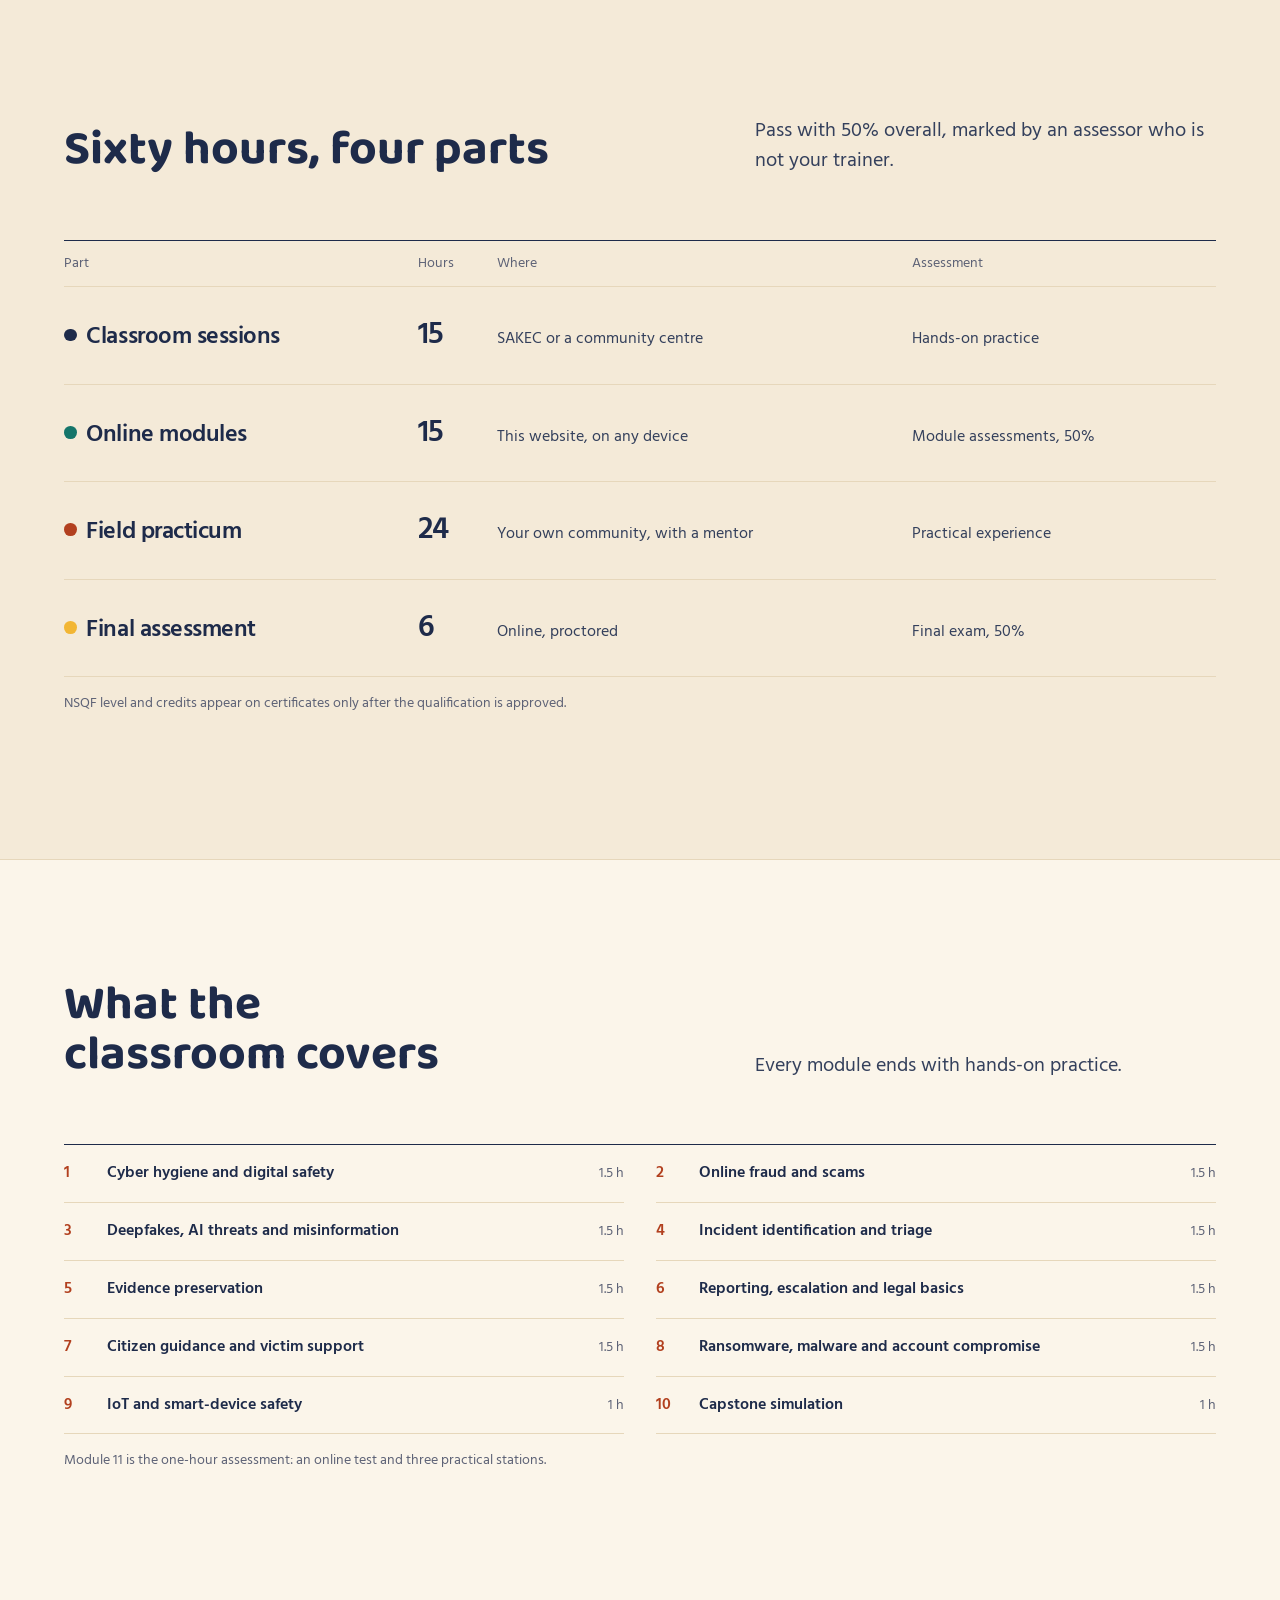
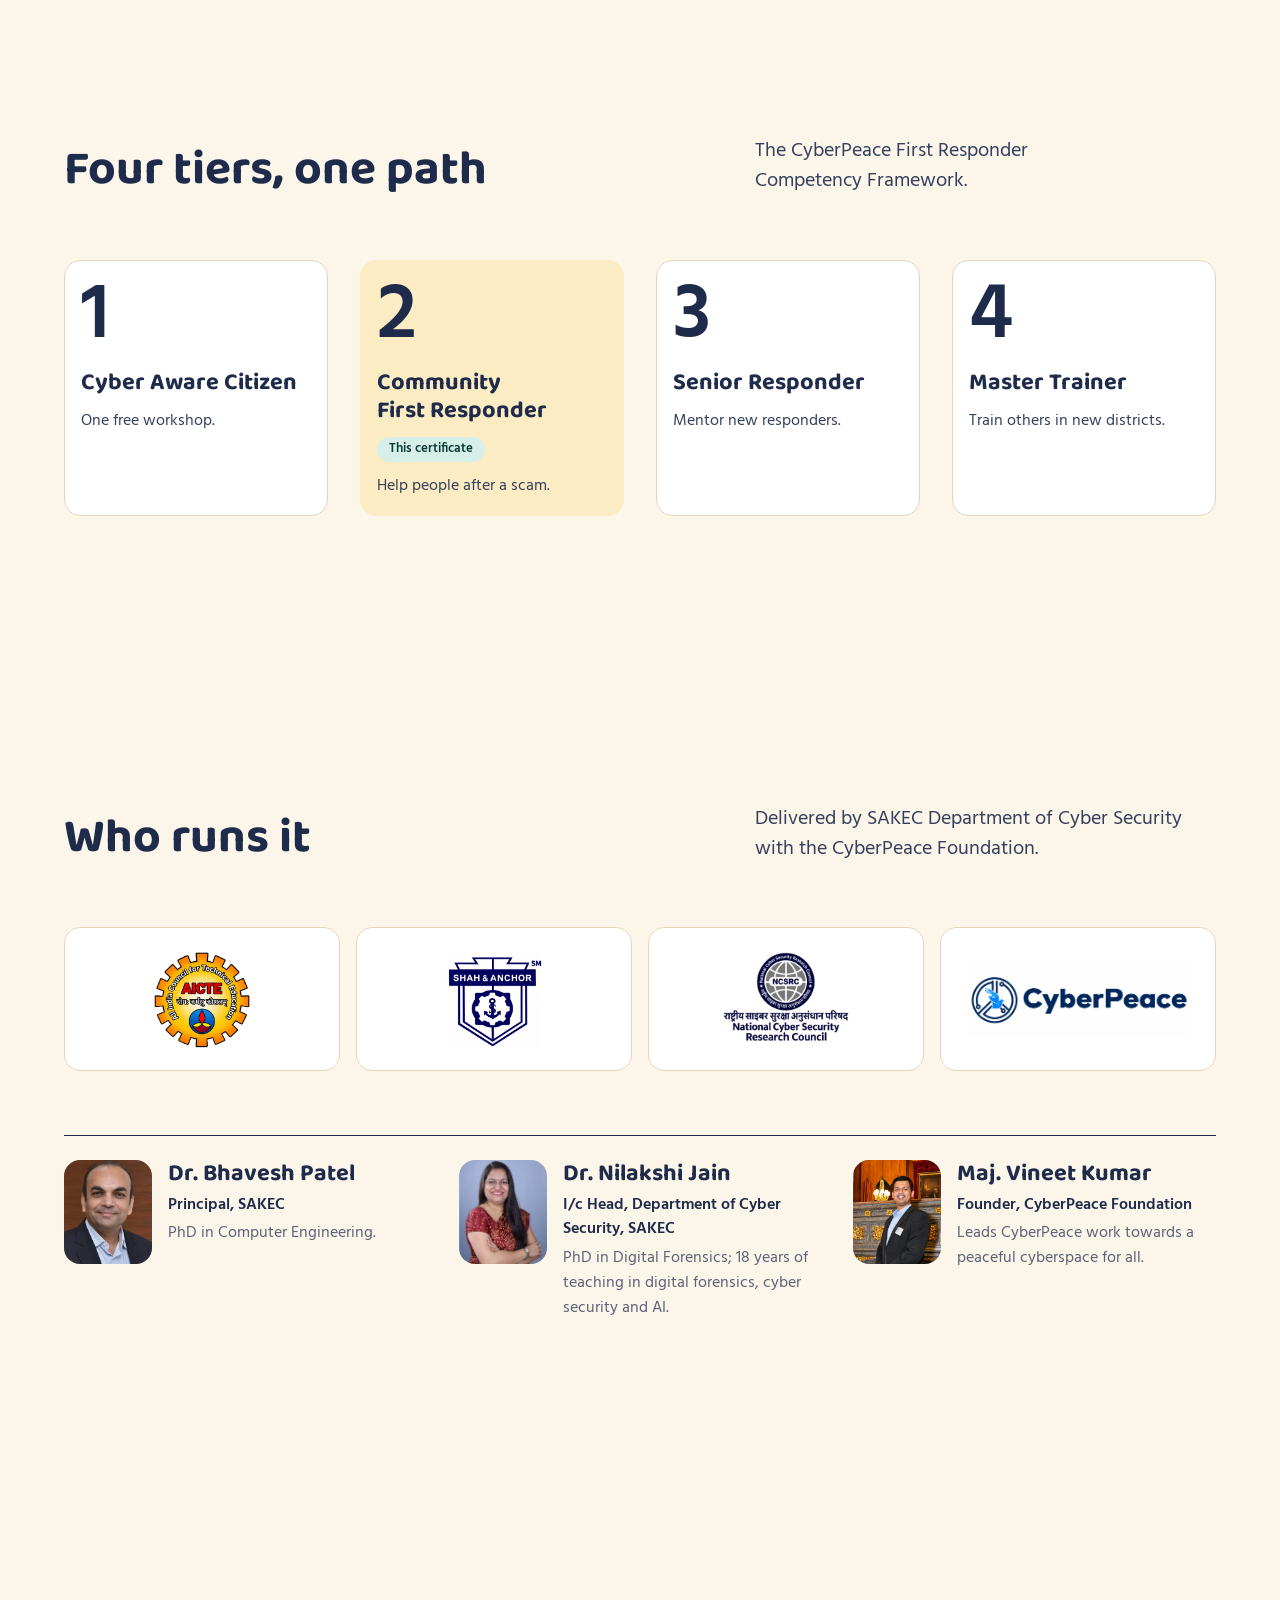
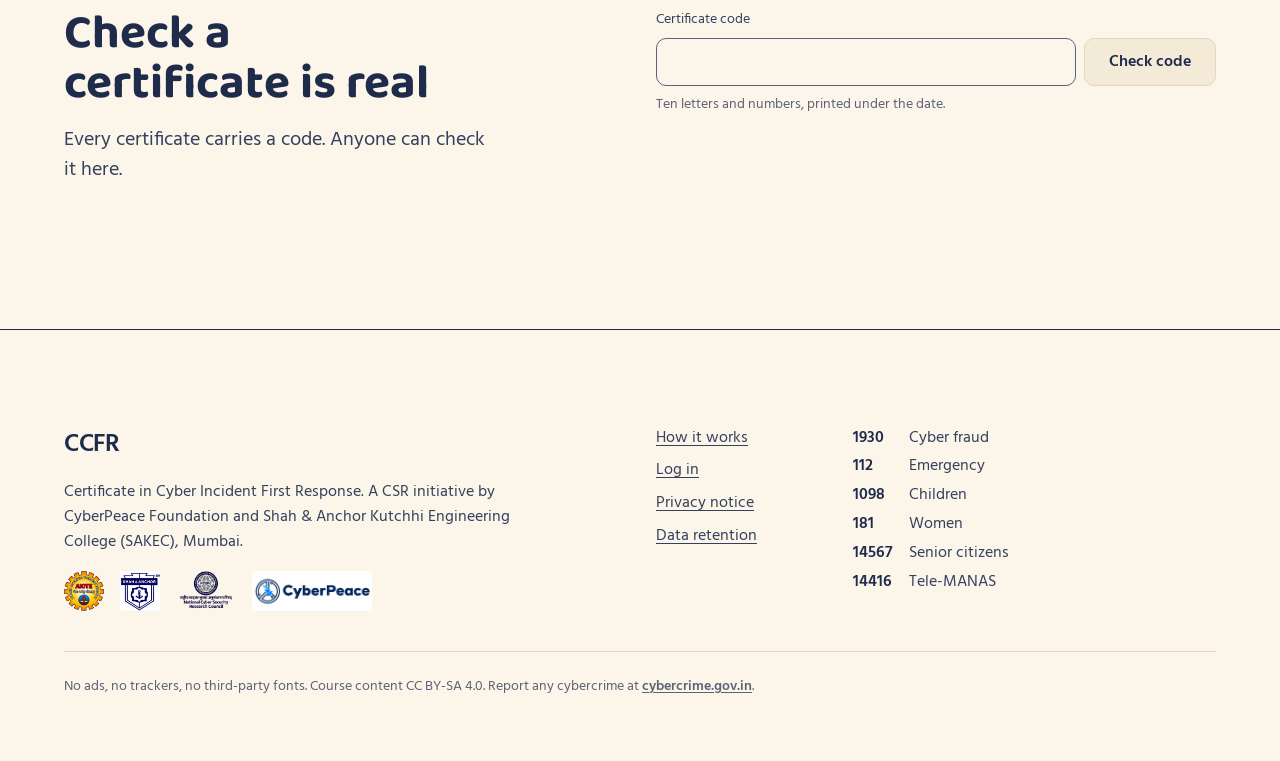
==== commit 20d9738b: "Bring landing triage into first viewport" ====
--- a/landing/index.html
+++ b/landing/index.html
@@ -33,21 +33,23 @@
         <li><img src="img/ncsrc.webp" alt="NCSRC"></li>
         <li><img src="img/cyberpeace-logo.webp" alt="CyberPeace"></li>
       </ul>
-      <h1 id="hero-h">Certificate in Cyber Incident First Response</h1>
-      <p class="lead">A free 60-hour NSQF Level 4 certification by CyberPeace Foundation and SAKEC, Mumbai.</p>
-      <ul class="hero__stats">
-        <li><strong>60</strong> Learning hours</li>
-        <li><strong>9</strong> Modules</li>
-        <li><strong>3</strong> Languages</li>
-        <li><strong>Free</strong> No cost</li>
-      </ul>
-      <div class="actions">
-        <a class="btn" href="http://localhost:8000/login/signup.php">Enrol now - it is free</a>
-        <a class="btn btn--quiet" href="#certificate">Programme overview</a>
-      </div>
-    </div>
-    <div class="container hero__triage" aria-label="Triage practice">
-      <div class="triage" data-switch>
+      <div class="hero__split">
+        <div class="hero__copy">
+          <h1 id="hero-h">Certificate in Cyber Incident First Response</h1>
+          <p class="lead">A free 60-hour NSQF Level 4 certification by CyberPeace Foundation and SAKEC, Mumbai.</p>
+          <ul class="hero__stats">
+            <li><strong>60</strong> Learning hours</li>
+            <li><strong>9</strong> Modules</li>
+            <li><strong>3</strong> Languages</li>
+            <li><strong>Free</strong> No cost</li>
+          </ul>
+          <div class="actions">
+            <a class="btn" href="http://localhost:8000/login/signup.php">Enrol now - it is free</a>
+            <a class="btn btn--quiet" href="#certificate">Programme overview</a>
+          </div>
+        </div>
+        <div class="hero__triage" aria-label="Triage practice">
+          <div class="triage" data-switch>
         <p class="triage__q" id="triage-q">Something just happened. What first?</p>
         <div class="choices" role="tablist" aria-labelledby="triage-q">
           <button class="choice" type="button" role="tab" id="t1" aria-controls="p1" aria-selected="true">Money just left my account</button>
@@ -76,6 +78,9 @@
           <p>Then delete it. Never open its link again.</p>
         </div>
         <p class="caption">Taught in Module 4, incident triage.</p>
+      </div>
+          </div>
+        </div>
       </div>
     </div>
   </section>
--- a/landing/styles.css
+++ b/landing/styles.css
@@ -55,10 +55,12 @@
 .nav__links .btn { min-height: 40px; padding: 0 var(--space-md); font-weight: 600; }
 
 /* Hero: light, centered, with the practical triage interaction kept in the same first-page flow. */
-.hero--light { display: flex; flex-direction: column; justify-content: center; padding-block: var(--space-xl); background: var(--color-paper); color: var(--color-ink); }
+.hero--light { min-height: calc(100dvh - var(--nav-h)); display: flex; align-items: center; justify-content: center; padding-block: var(--space-lg); background: var(--color-paper); color: var(--color-ink); }
 .hero__center { display: flex; flex-direction: column; align-items: center; text-align: center; gap: var(--space-md); }
-.hero__center h1 { max-width: 18ch; line-height: 1.05; color: var(--color-ink); font-size: var(--text-display); }
-.hero__center .lead { color: var(--color-ink-2); max-width: 52ch; }
+.hero__split { display: grid; grid-template-columns: minmax(0, 1fr) minmax(24rem, .95fr); gap: var(--gap-columns); align-items: center; width: 100%; margin-top: var(--space-md); }
+.hero__copy { display: grid; justify-items: center; gap: var(--space-md); }
+.hero__copy h1 { max-width: 18ch; line-height: 1.02; color: var(--color-ink); font-size: clamp(3.2rem, 5vw, 5.8rem); }
+.hero__copy .lead { color: var(--color-ink-2); max-width: 52ch; }
 .hero__stats { display: flex; gap: var(--space-xl); margin: 0; padding: var(--space-sm) 0; border-top: var(--rule-hair) solid var(--color-rule); border-bottom: var(--rule-hair) solid var(--color-rule); list-style: none; }
 .hero__stats li { display: grid; gap: var(--space-2xs); font-size: var(--text-sm); color: var(--color-muted); }
 .hero__stats strong { font-size: var(--text-2xl); font-weight: 700; color: var(--color-ink); letter-spacing: -0.02em; }
@@ -68,7 +70,7 @@
 .hero--light .btn--quiet:hover { background: var(--color-paper-3); }
 .actions { display: flex; flex-wrap: wrap; gap: var(--space-sm); justify-content: center; }
 
-.hero__triage { width: min(100%, 52rem); margin: var(--space-2xl) auto 0; }
+.hero__triage { width: 100%; }
 
 /* Triage: part of the first landing-page flow so visitors see the course's practical promise immediately. */
 .triage { display: grid; gap: var(--space-md); padding: var(--space-xl); background: var(--color-ink); color: var(--color-paper); border-radius: var(--radius-card); }
@@ -208,7 +210,7 @@
 /* Hero logos: the four partner marks centered in the hero. */
 .hero__logos { display: flex; align-items: center; justify-content: center; gap: var(--space-2xl); margin: 0; padding: 0; list-style: none; }
 .hero__logos li { display: grid; place-items: center; }
-.hero__logos img { display: block; height: 6rem; width: auto; object-fit: contain; }
+.hero__logos img { display: block; height: 5.5rem; width: auto; object-fit: contain; mix-blend-mode: multiply; }
 
 /* Certificate highlights: the three value props. */
 .cert-highlights { display: grid; grid-template-columns: repeat(3, minmax(0, 1fr)); gap: var(--gap-columns); margin: 0 0 var(--space-2xl); padding: 0; list-style: none; }
@@ -236,7 +238,7 @@
 .footer__logos img { display: block; height: 2.5rem; width: auto; object-fit: contain; }
 
 /* Mobile hero logos. */
-@media (max-width: 60rem) { .hero__logos { flex-wrap: wrap; gap: var(--space-md); } .hero__logos img { height: 3.5rem; } .hero__triage { width: 100%; } }
+@media (max-width: 60rem) { .hero__logos { flex-wrap: wrap; gap: var(--space-md); } .hero__logos img { height: 3.5rem; } .hero__split { grid-template-columns: minmax(0, 1fr); } .hero__triage { width: 100%; } }
 
 /* Handbook layer: the HOD's handbook look on the public page (mustard helpline, white cards, teal and terracotta). */
 .helpline { background: var(--color-mustard); color: var(--color-ink); font-weight: 500; }
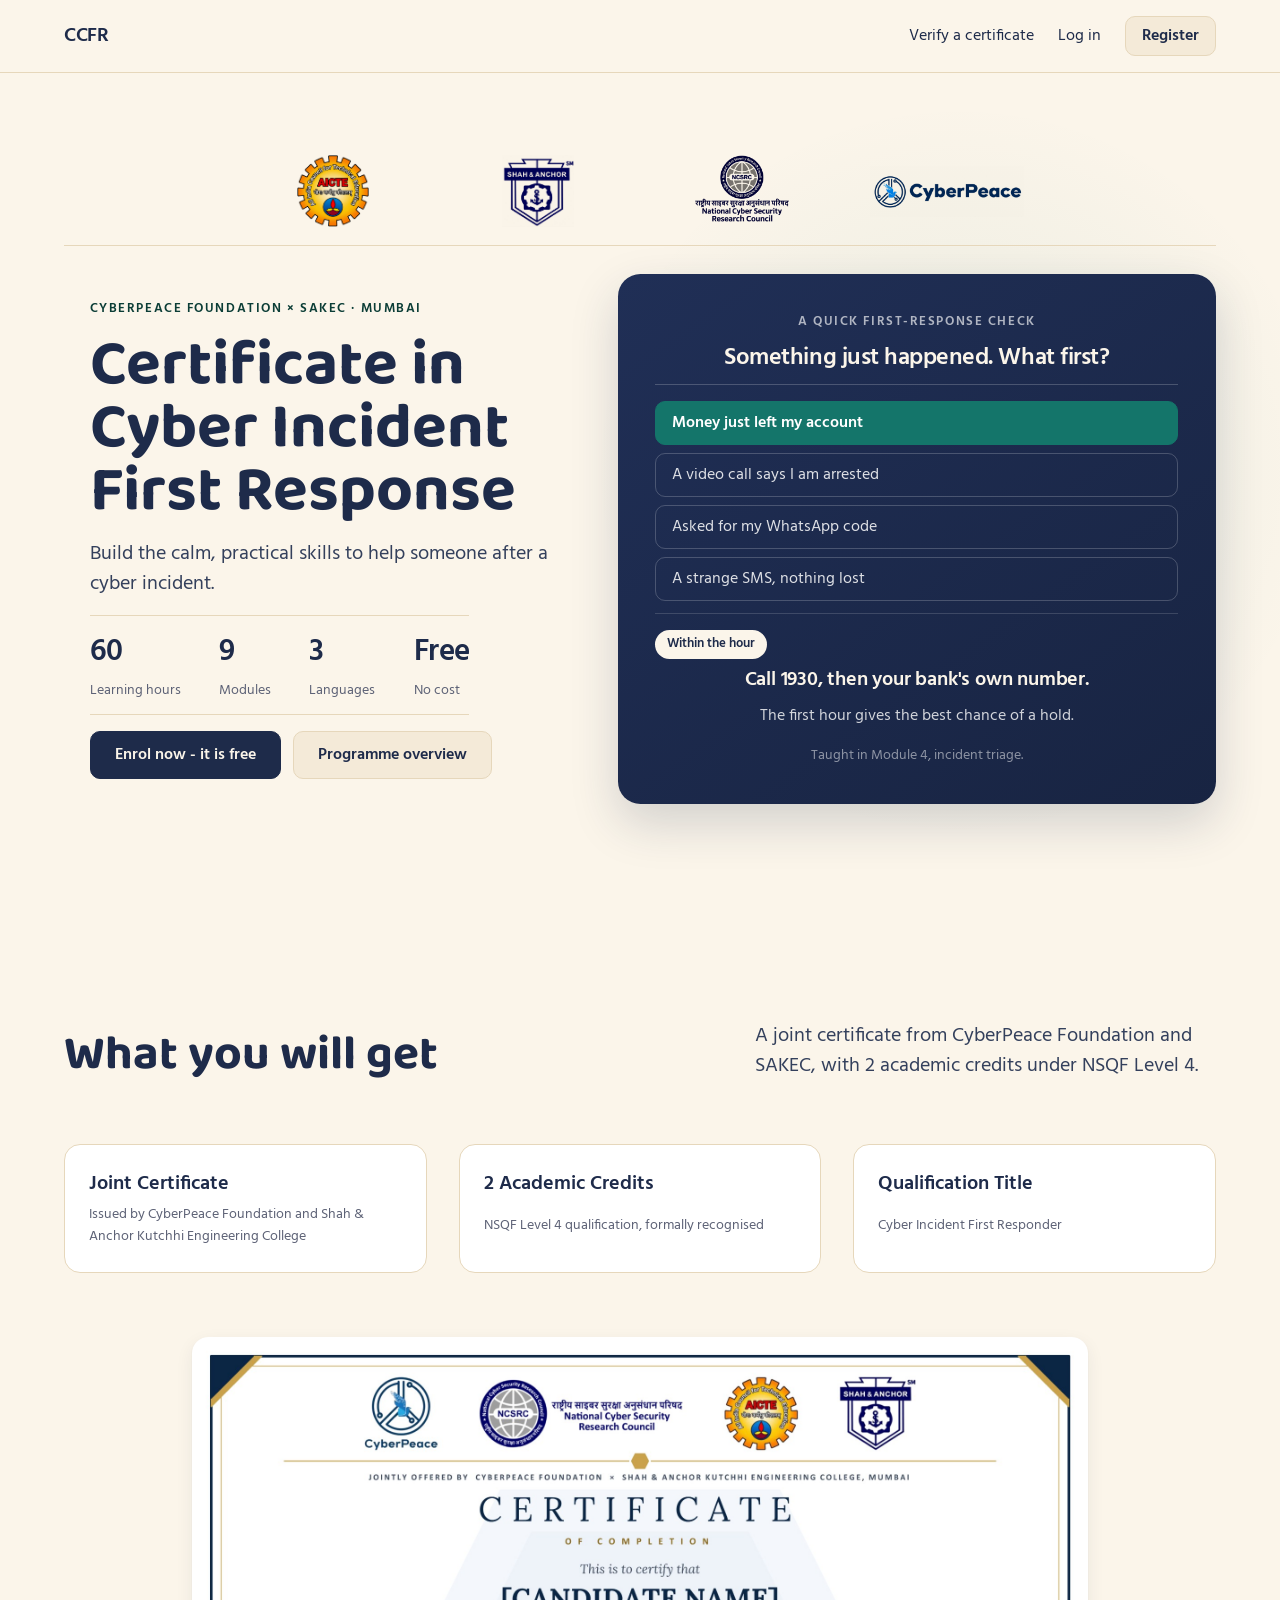
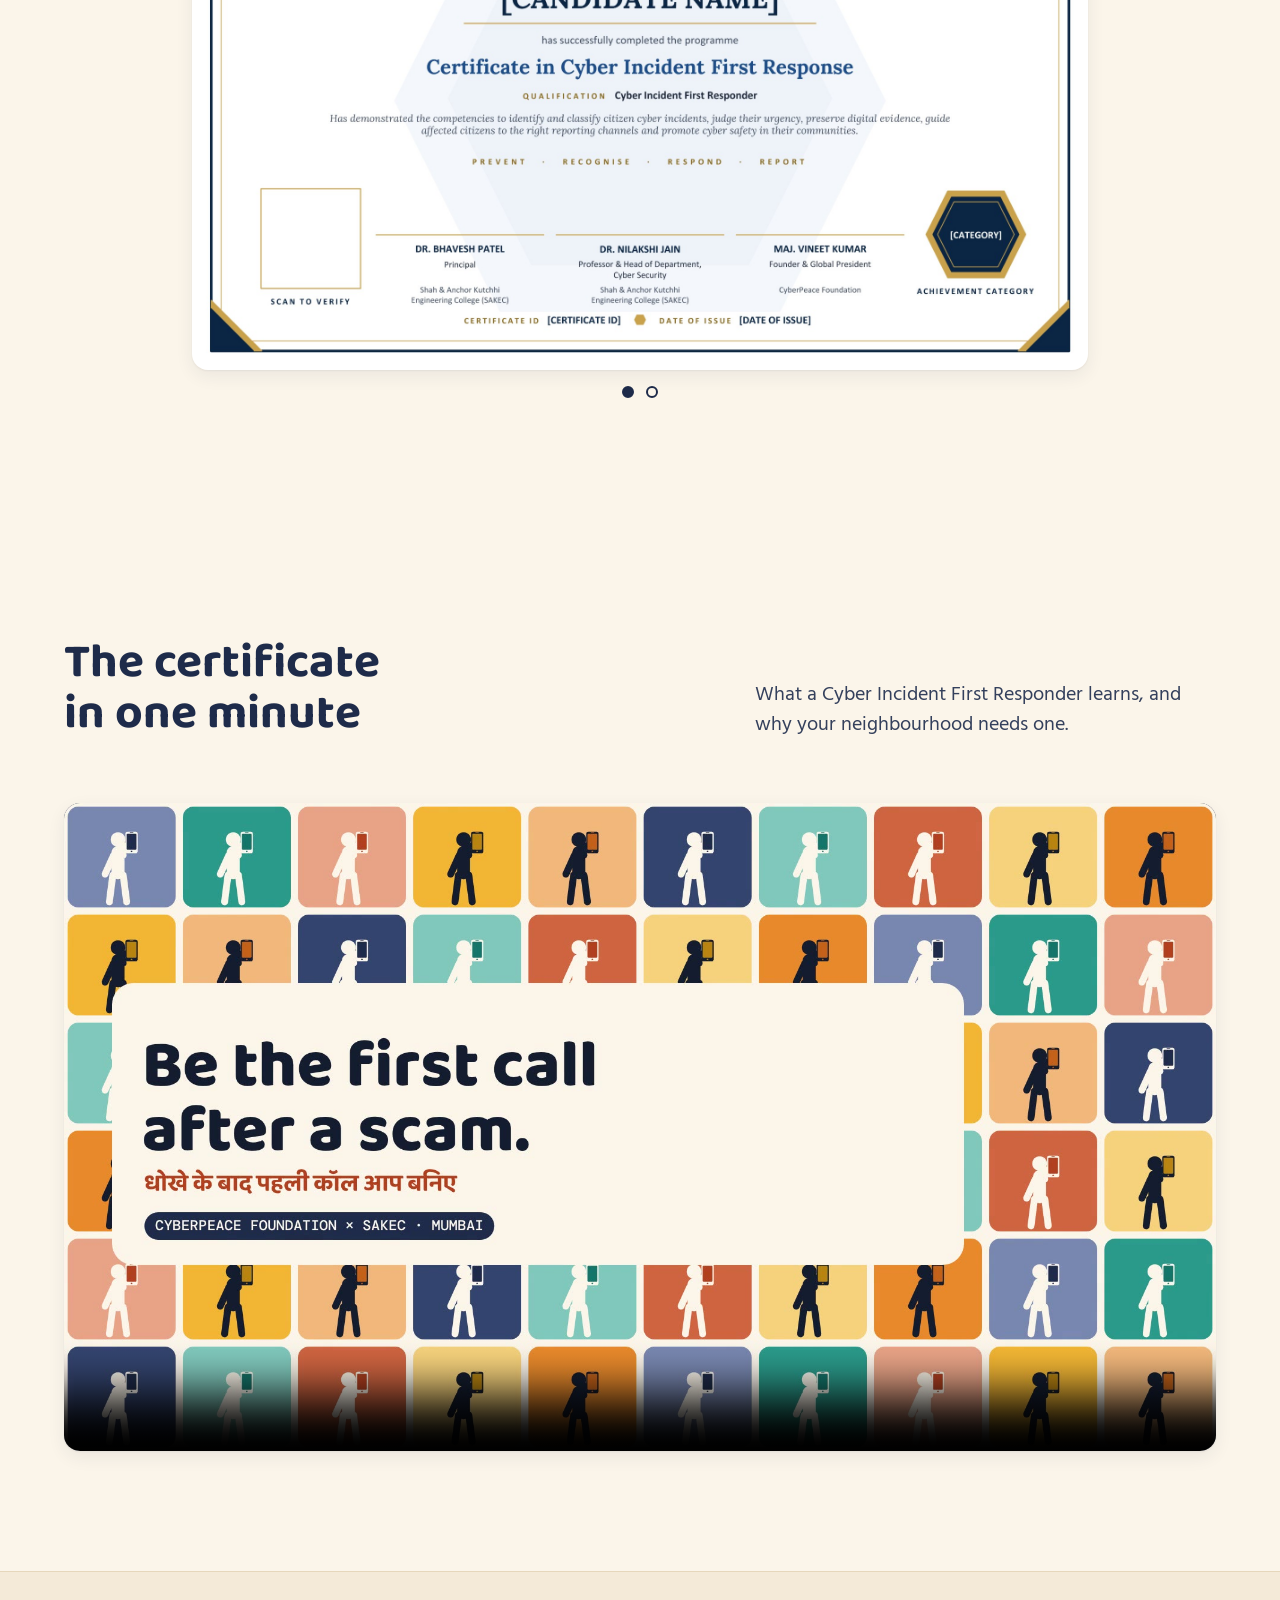
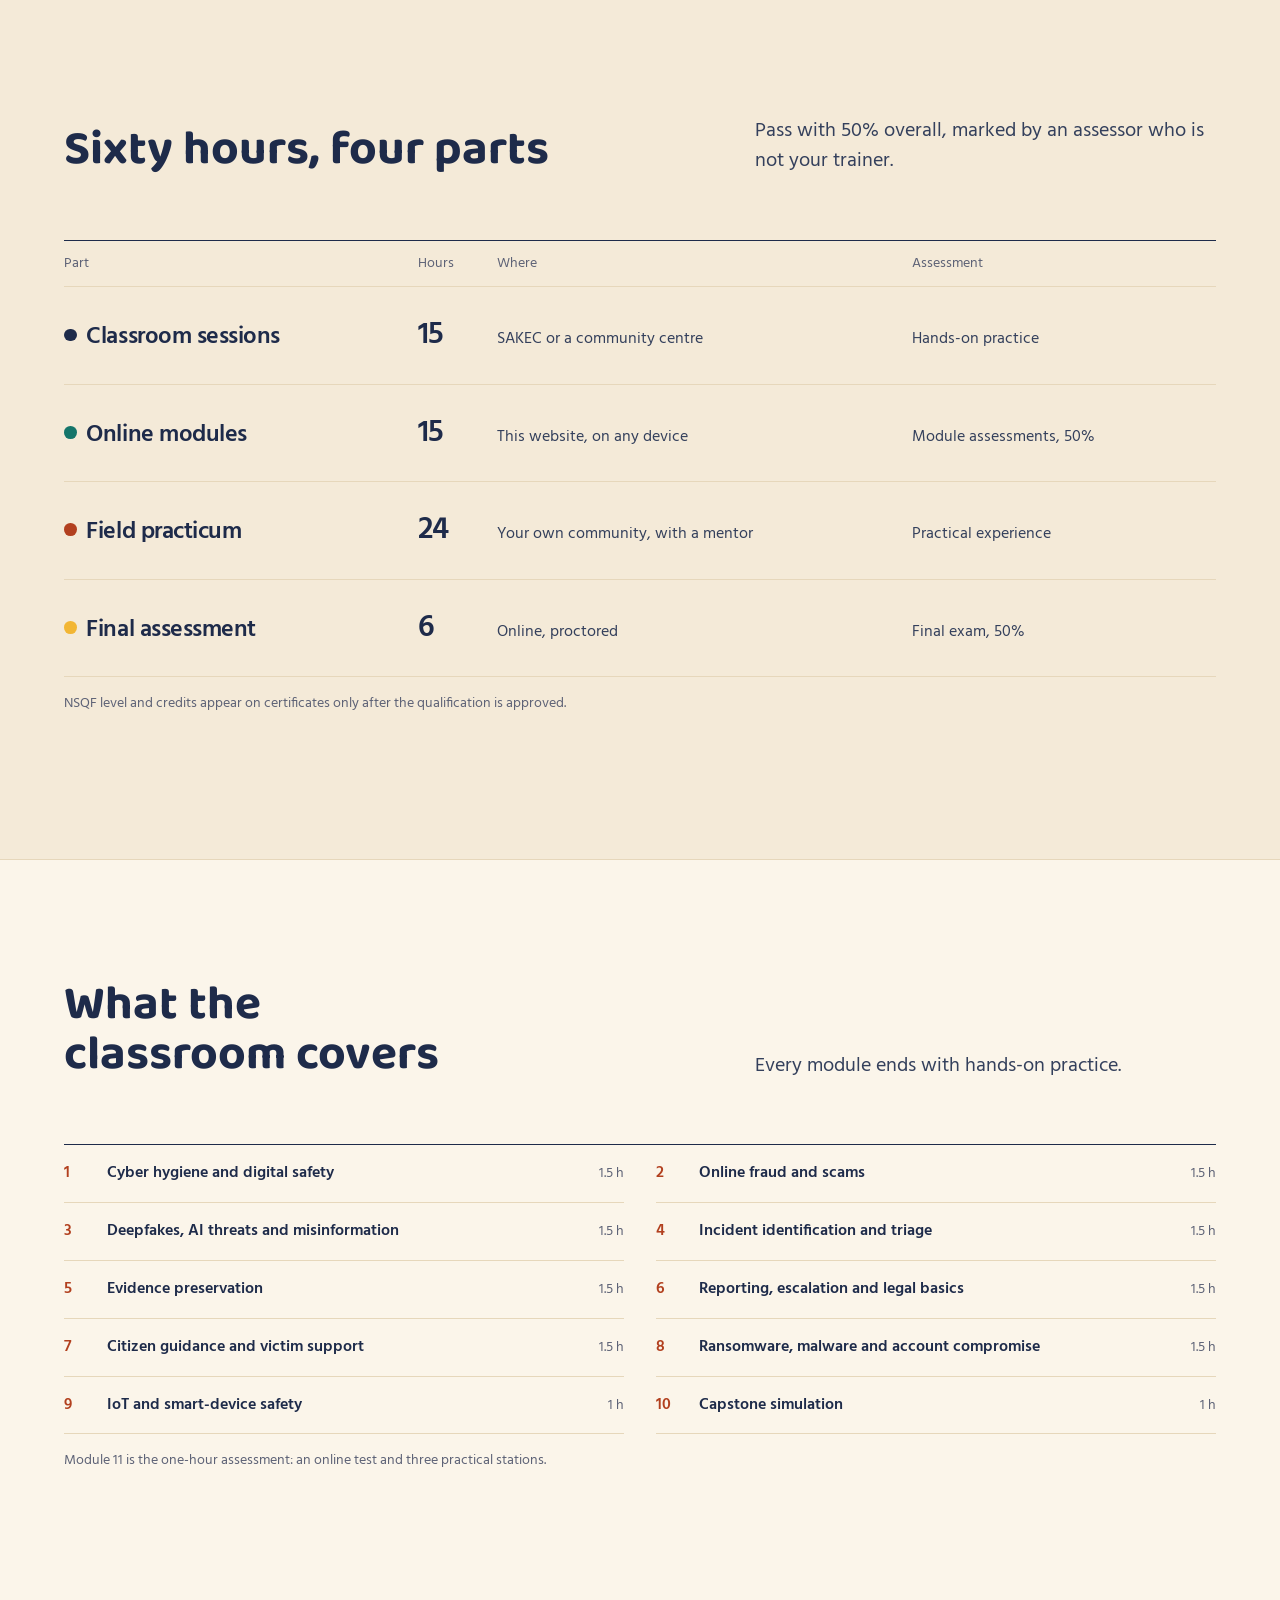
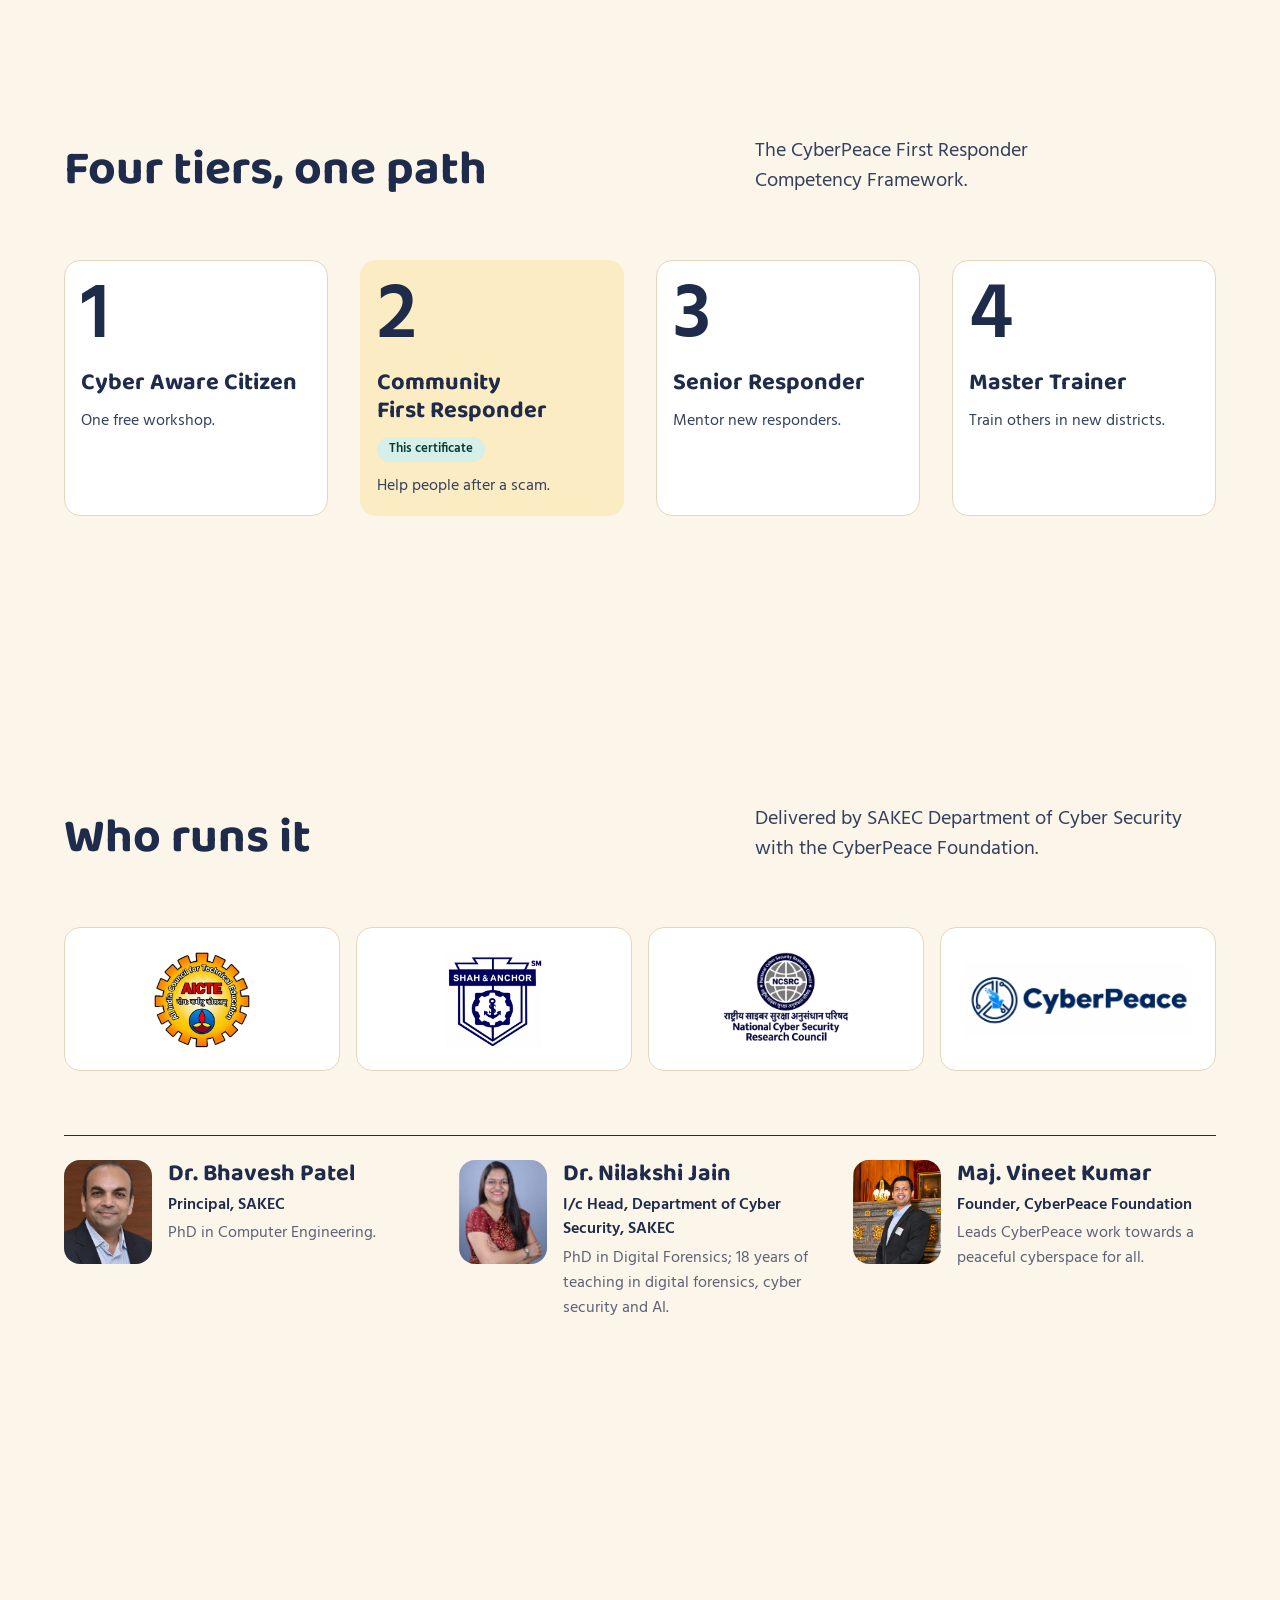
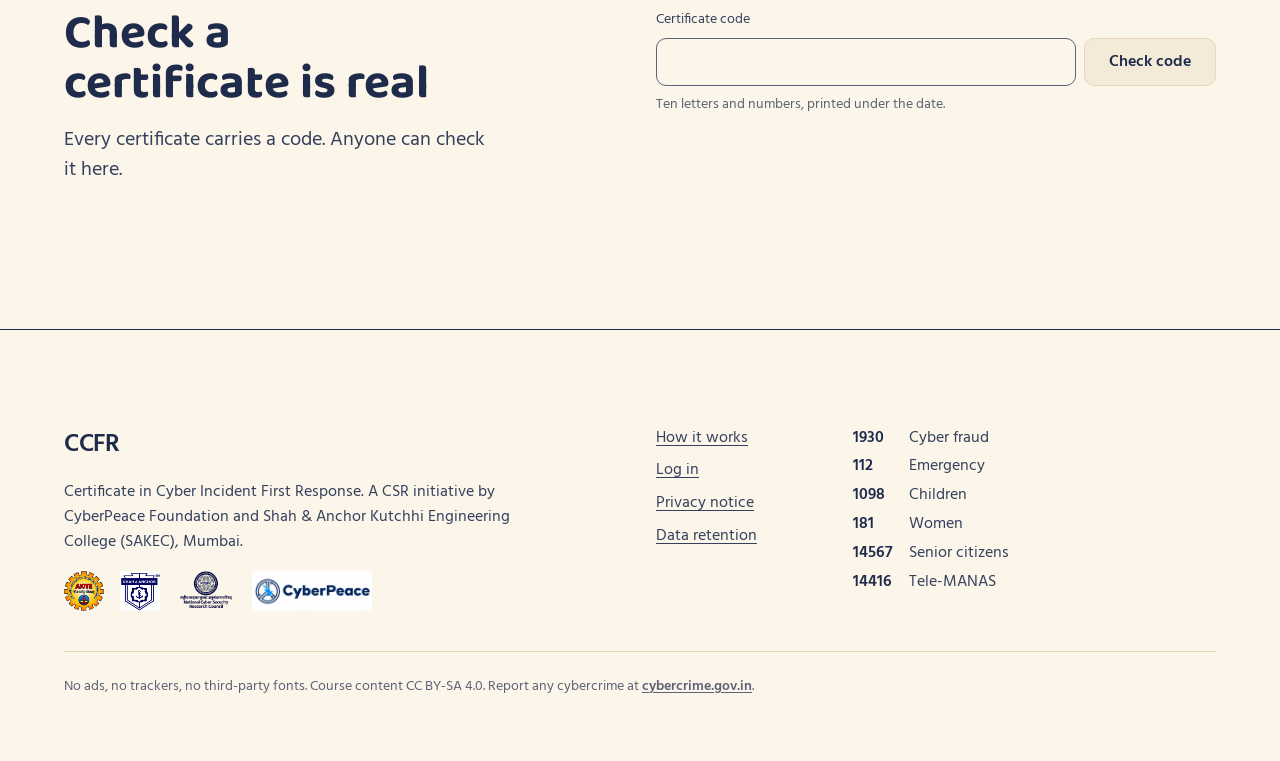
==== commit 708c6df9: "Refine landing hero visual hierarchy" ====
--- a/landing/index.html
+++ b/landing/index.html
@@ -35,8 +35,9 @@
       </ul>
       <div class="hero__split">
         <div class="hero__copy">
+          <p class="hero__eyebrow">CyberPeace Foundation × SAKEC · Mumbai</p>
           <h1 id="hero-h">Certificate in Cyber Incident First Response</h1>
-          <p class="lead">A free 60-hour NSQF Level 4 certification by CyberPeace Foundation and SAKEC, Mumbai.</p>
+          <p class="lead">Build the calm, practical skills to help someone after a cyber incident.</p>
           <ul class="hero__stats">
             <li><strong>60</strong> Learning hours</li>
             <li><strong>9</strong> Modules</li>
@@ -50,6 +51,7 @@
         </div>
         <div class="hero__triage" aria-label="Triage practice">
           <div class="triage" data-switch>
+        <p class="triage__eyebrow">A quick first-response check</p>
         <p class="triage__q" id="triage-q">Something just happened. What first?</p>
         <div class="choices" role="tablist" aria-labelledby="triage-q">
           <button class="choice" type="button" role="tab" id="t1" aria-controls="p1" aria-selected="true">Money just left my account</button>
--- a/landing/styles.css
+++ b/landing/styles.css
@@ -55,13 +55,14 @@
 .nav__links .btn { min-height: 40px; padding: 0 var(--space-md); font-weight: 600; }
 
 /* Hero: light, centered, with the practical triage interaction kept in the same first-page flow. */
-.hero--light { min-height: calc(100dvh - var(--nav-h)); display: flex; align-items: center; justify-content: center; padding-block: var(--space-lg); background: var(--color-paper); color: var(--color-ink); }
+.hero--light { min-height: calc(100dvh - var(--nav-h)); display: flex; align-items: center; justify-content: center; padding-block: var(--space-md) var(--space-xl); background: radial-gradient(circle at 75% 48%, rgba(20,117,106,.08), transparent 35%), var(--color-paper); color: var(--color-ink); }
 .hero__center { display: flex; flex-direction: column; align-items: center; text-align: center; gap: var(--space-md); }
-.hero__split { display: grid; grid-template-columns: minmax(0, 1fr) minmax(24rem, .95fr); gap: var(--gap-columns); align-items: center; width: 100%; margin-top: var(--space-md); }
-.hero__copy { display: grid; justify-items: center; gap: var(--space-md); }
-.hero__copy h1 { max-width: 18ch; line-height: 1.02; color: var(--color-ink); font-size: clamp(3.2rem, 5vw, 5.8rem); }
+.hero__split { display: grid; grid-template-columns: minmax(0, .9fr) minmax(25rem, 1.1fr); gap: clamp(2rem, 5vw, 5rem); align-items: center; width: 100%; margin-top: var(--space-sm); }
+.hero__copy { display: grid; justify-items: start; gap: var(--space-md); padding-left: clamp(0rem, 2vw, 2rem); text-align: left; }
+.hero__eyebrow, .triage__eyebrow { margin: 0; color: var(--color-accent-soft-ink); font-size: var(--text-xs); font-weight: 700; letter-spacing: .12em; text-transform: uppercase; }
+.hero__copy h1 { max-width: 12ch; line-height: .98; color: var(--color-ink); font-size: clamp(3rem, 5vw, 5.2rem); }
 .hero__copy .lead { color: var(--color-ink-2); max-width: 52ch; }
-.hero__stats { display: flex; gap: var(--space-xl); margin: 0; padding: var(--space-sm) 0; border-top: var(--rule-hair) solid var(--color-rule); border-bottom: var(--rule-hair) solid var(--color-rule); list-style: none; }
+.hero__stats { display: flex; gap: clamp(var(--space-md), 3vw, var(--space-xl)); margin: 0; padding: var(--space-sm) 0; border-top: var(--rule-hair) solid var(--color-rule); border-bottom: var(--rule-hair) solid var(--color-rule); list-style: none; }
 .hero__stats li { display: grid; gap: var(--space-2xs); font-size: var(--text-sm); color: var(--color-muted); }
 .hero__stats strong { font-size: var(--text-2xl); font-weight: 700; color: var(--color-ink); letter-spacing: -0.02em; }
 .hero--light .btn { background: var(--color-ink); border-color: var(--color-ink); color: var(--color-paper); }
@@ -73,7 +74,8 @@
 .hero__triage { width: 100%; }
 
 /* Triage: part of the first landing-page flow so visitors see the course's practical promise immediately. */
-.triage { display: grid; gap: var(--space-md); padding: var(--space-xl); background: var(--color-ink); color: var(--color-paper); border-radius: var(--radius-card); }
+.triage { display: grid; gap: var(--space-sm); padding: clamp(1.35rem, 3vw, 2.35rem); background: linear-gradient(145deg, #202f56, #182442); color: var(--color-paper); border-radius: 1.4rem; box-shadow: 0 1.2rem 3rem rgba(27,42,77,.18); }
+.triage__eyebrow { color: rgba(255,255,255,.65); }
 .triage__q { font-size: var(--text-title); font-weight: 700; letter-spacing: -0.02em; color: var(--color-paper); line-height: 1.2; }
 .choices { display: grid; gap: var(--space-xs); border-top: 1px solid rgba(255,255,255,.2); padding-top: var(--space-md); }
 .choice { display: flex; align-items: center; min-height: 44px; width: 100%; padding: var(--space-xs) var(--space-md); border: 1px solid rgba(255,255,255,.2); border-radius: var(--radius-control); background: transparent; color: rgba(255,255,255,.85); font: 400 var(--text-md)/1.3 var(--font-body); text-align: left; white-space: nowrap; cursor: pointer; transition: background-color var(--dur-micro) var(--ease-out), border-color var(--dur-micro) var(--ease-out); }
@@ -208,9 +210,9 @@
 @media (max-width: 52rem) { .partners, .people { grid-template-columns: minmax(0, 1fr); } .partners li { height: 7rem; } }
 
 /* Hero logos: the four partner marks centered in the hero. */
-.hero__logos { display: flex; align-items: center; justify-content: center; gap: var(--space-2xl); margin: 0; padding: 0; list-style: none; }
-.hero__logos li { display: grid; place-items: center; }
-.hero__logos img { display: block; height: 5.5rem; width: auto; object-fit: contain; mix-blend-mode: multiply; }
+.hero__logos { display: flex; align-items: center; justify-content: center; gap: clamp(var(--space-md), 4vw, var(--space-2xl)); width: 100%; margin: 0; padding: var(--space-xs) 0 var(--space-md); border-bottom: 1px solid var(--color-rule); list-style: none; }
+.hero__logos li { display: grid; place-items: center; width: clamp(7rem, 12vw, 10.5rem); height: 4.7rem; }
+.hero__logos img { display: block; max-width: 100%; max-height: 4.5rem; width: auto; object-fit: contain; mix-blend-mode: multiply; }
 
 /* Certificate highlights: the three value props. */
 .cert-highlights { display: grid; grid-template-columns: repeat(3, minmax(0, 1fr)); gap: var(--gap-columns); margin: 0 0 var(--space-2xl); padding: 0; list-style: none; }
@@ -238,7 +240,7 @@
 .footer__logos img { display: block; height: 2.5rem; width: auto; object-fit: contain; }
 
 /* Mobile hero logos. */
-@media (max-width: 60rem) { .hero__logos { flex-wrap: wrap; gap: var(--space-md); } .hero__logos img { height: 3.5rem; } .hero__split { grid-template-columns: minmax(0, 1fr); } .hero__triage { width: 100%; } }
+@media (max-width: 60rem) { .hero__logos { flex-wrap: wrap; gap: var(--space-sm); } .hero__logos li { width: 7rem; height: 3.6rem; } .hero__logos img { max-height: 3.4rem; } .hero__split { grid-template-columns: minmax(0, 1fr); } .hero__copy { justify-items: center; padding-left: 0; text-align: center; } .hero__copy h1 { max-width: 15ch; } .hero__triage { width: 100%; } }
 
 /* Handbook layer: the HOD's handbook look on the public page (mustard helpline, white cards, teal and terracotta). */
 .helpline { background: var(--color-mustard); color: var(--color-ink); font-weight: 500; }
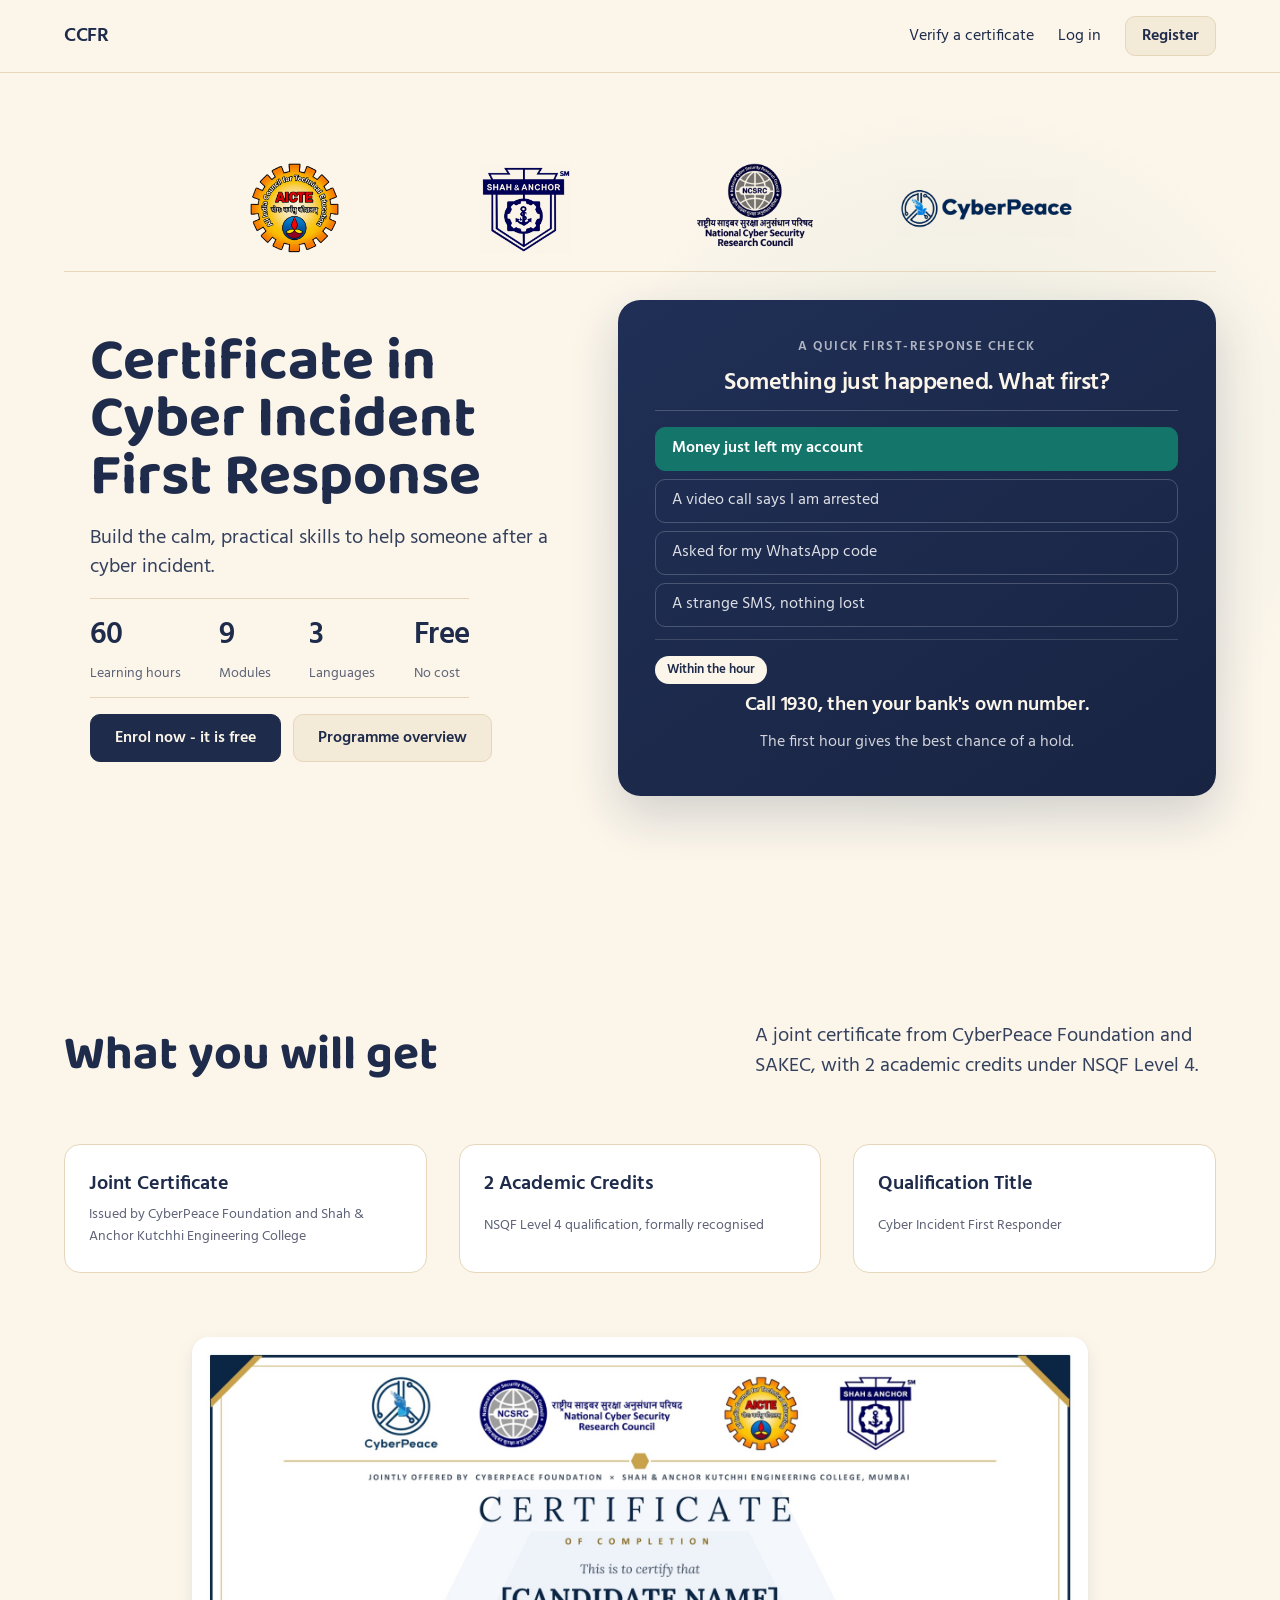
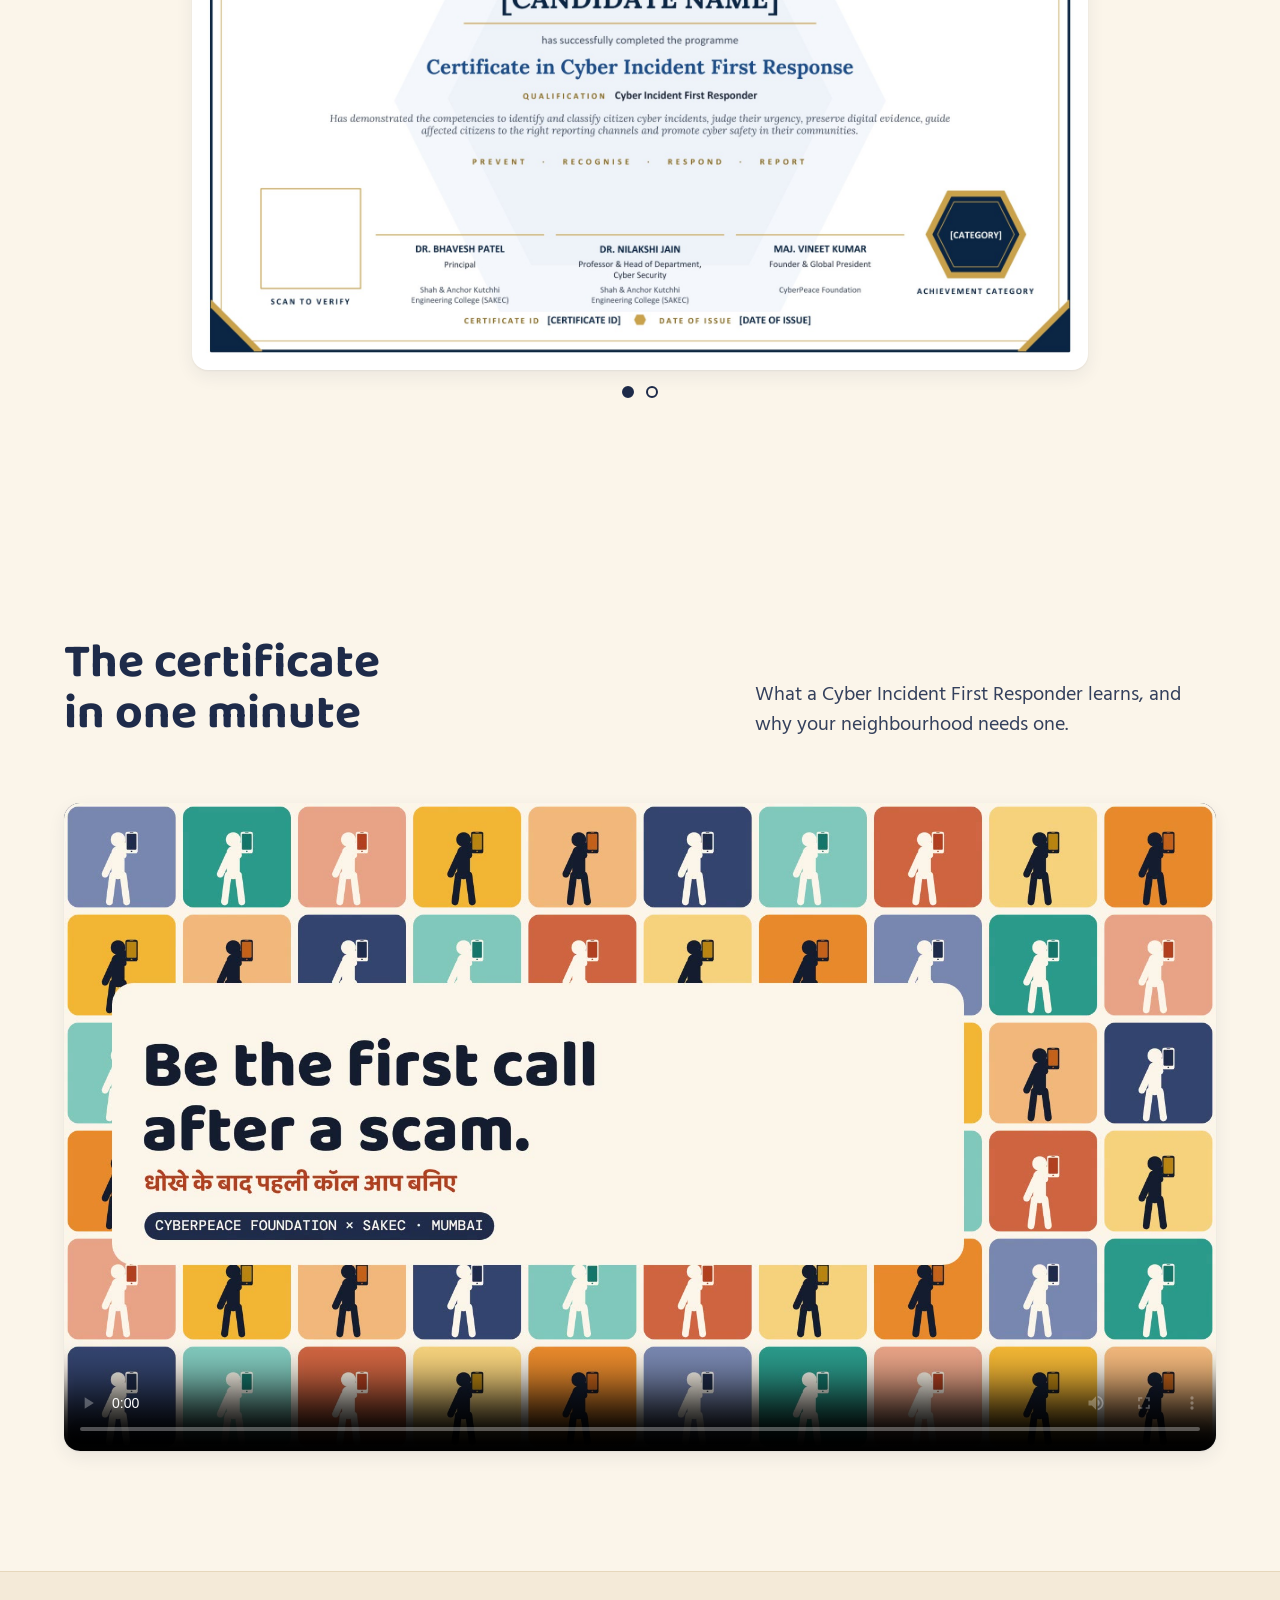
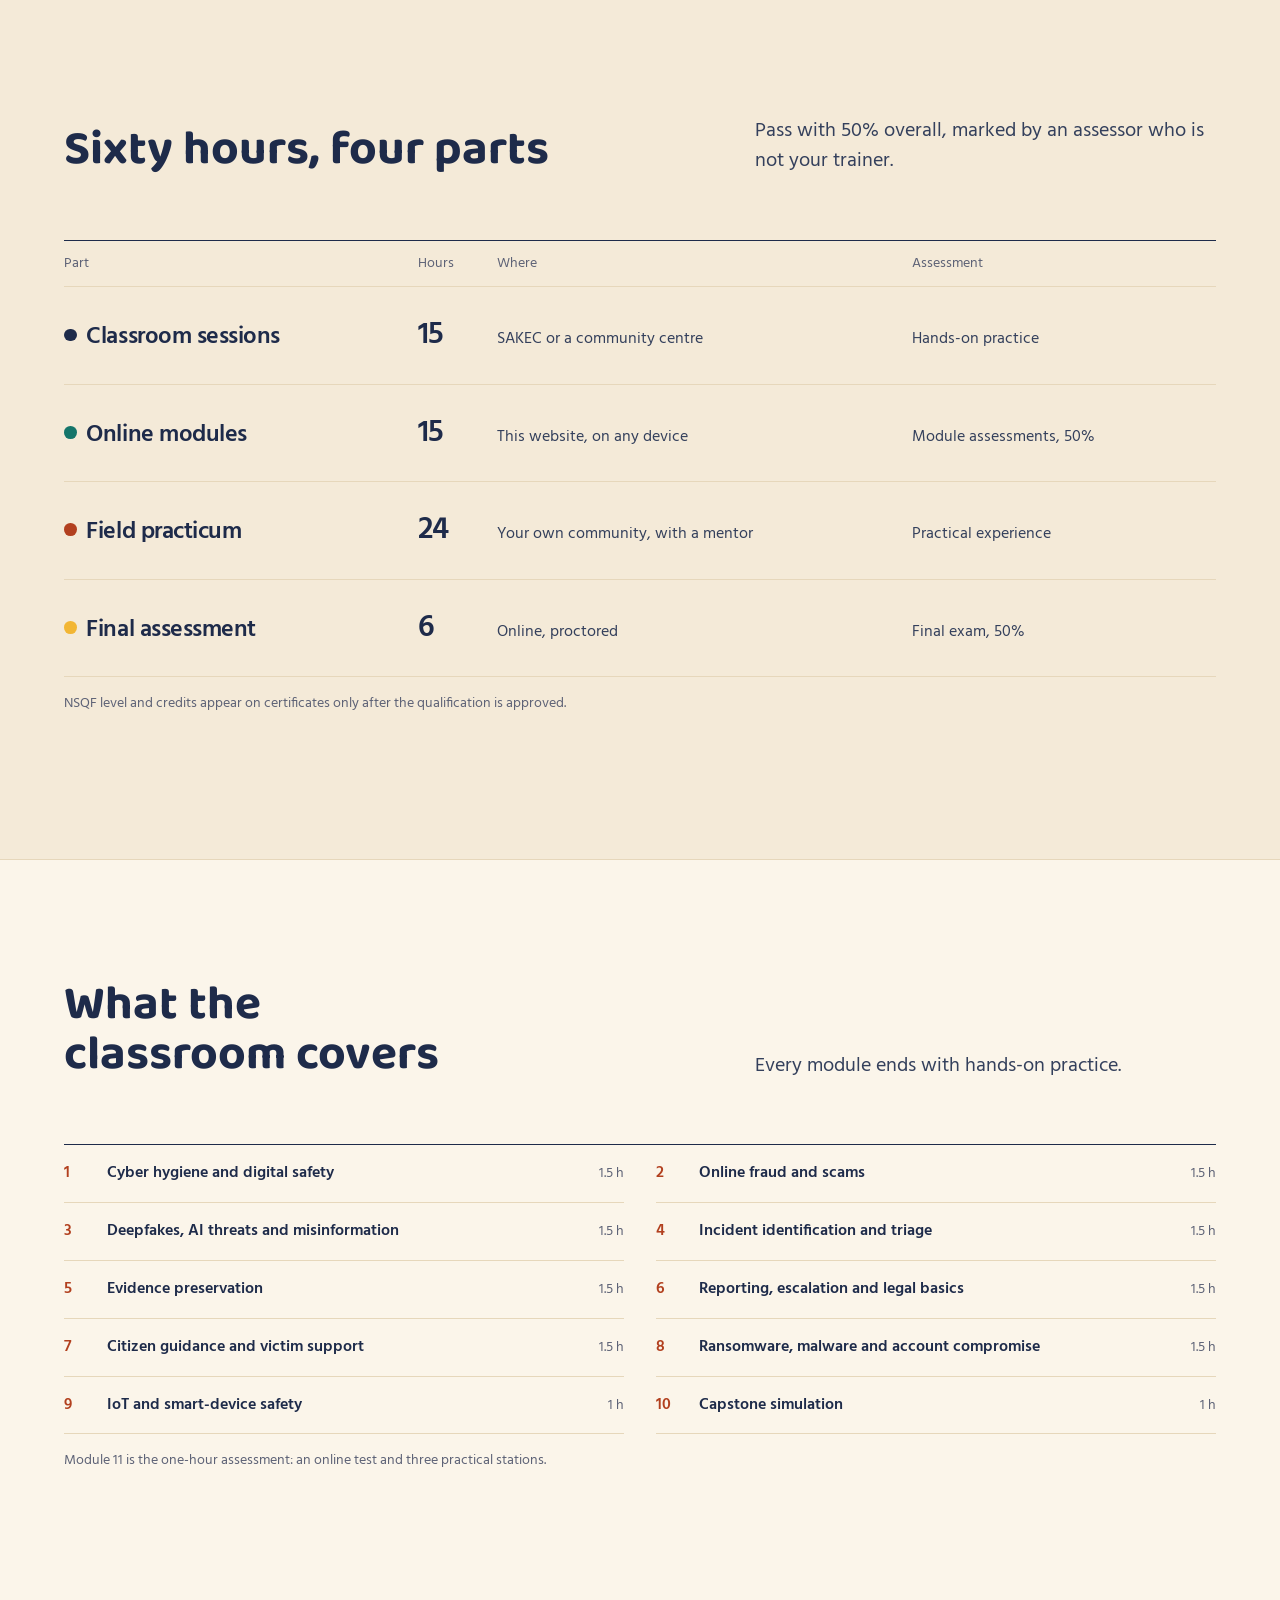
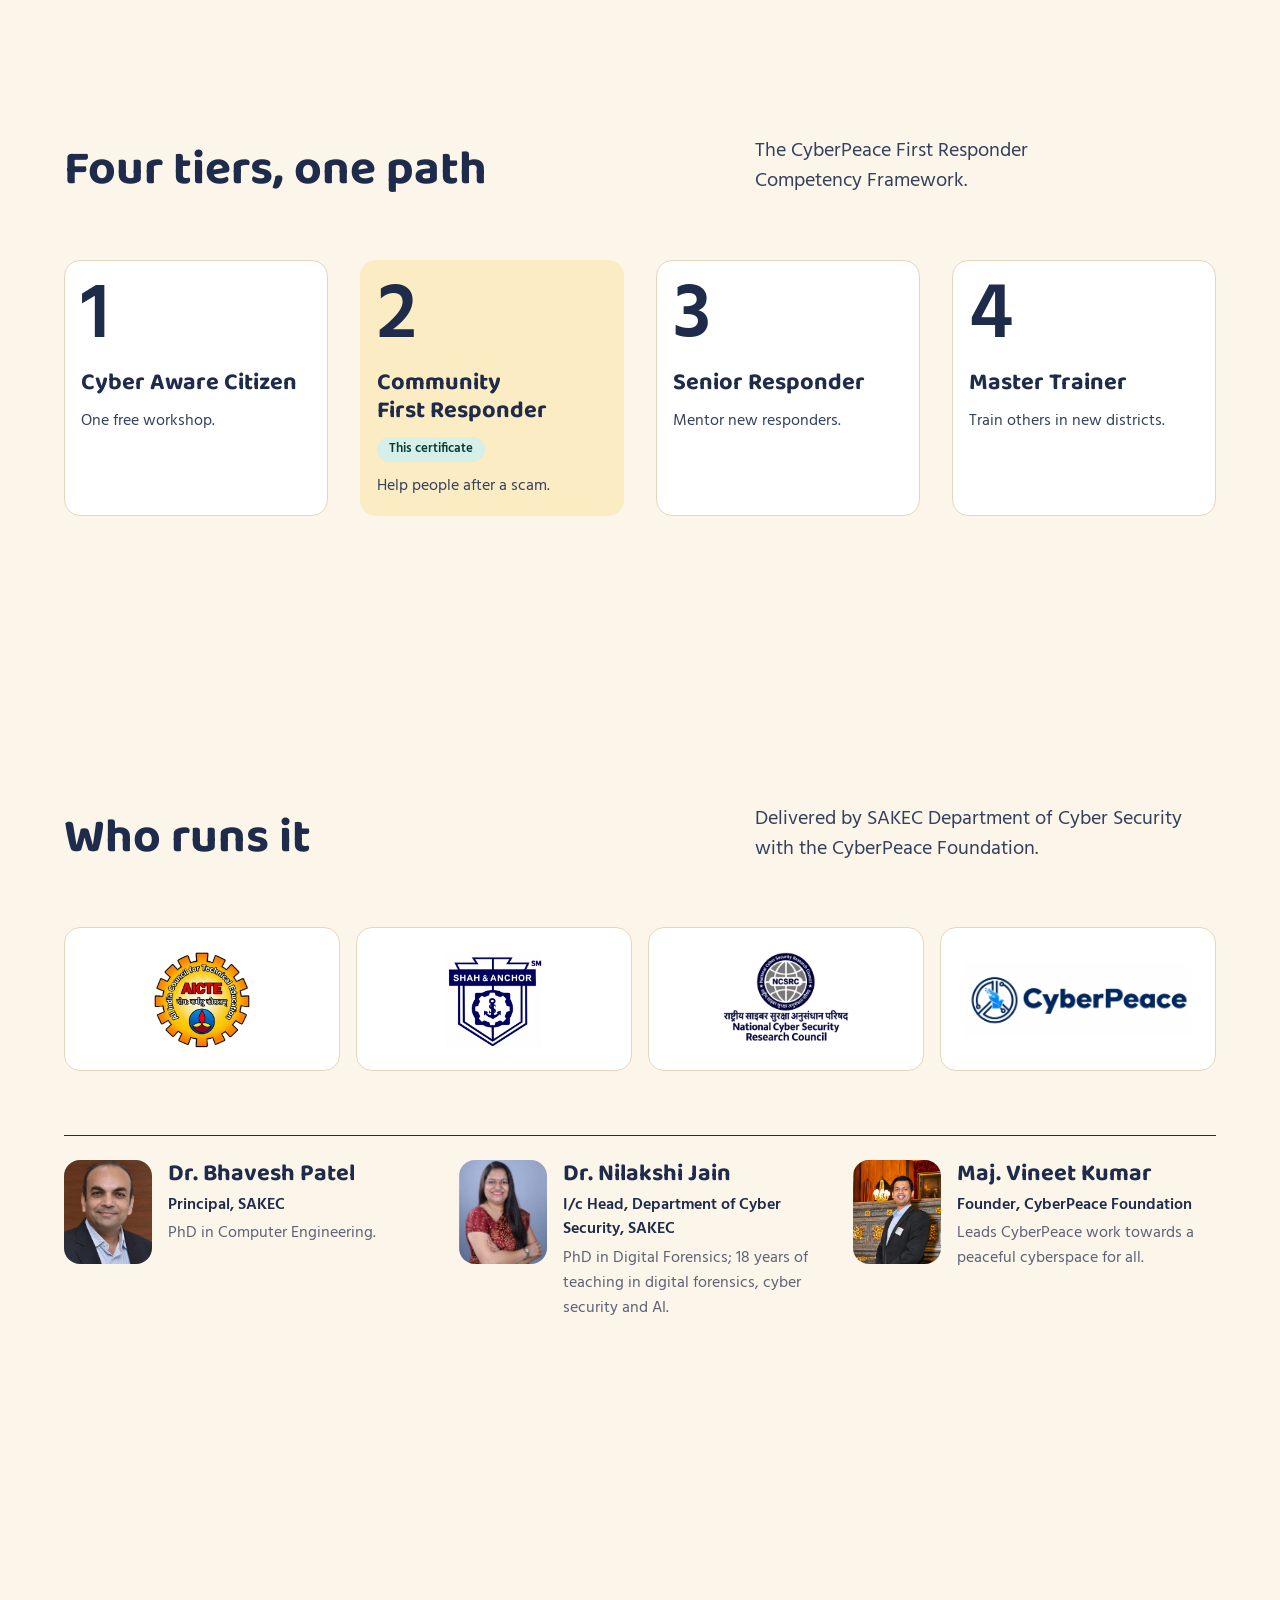
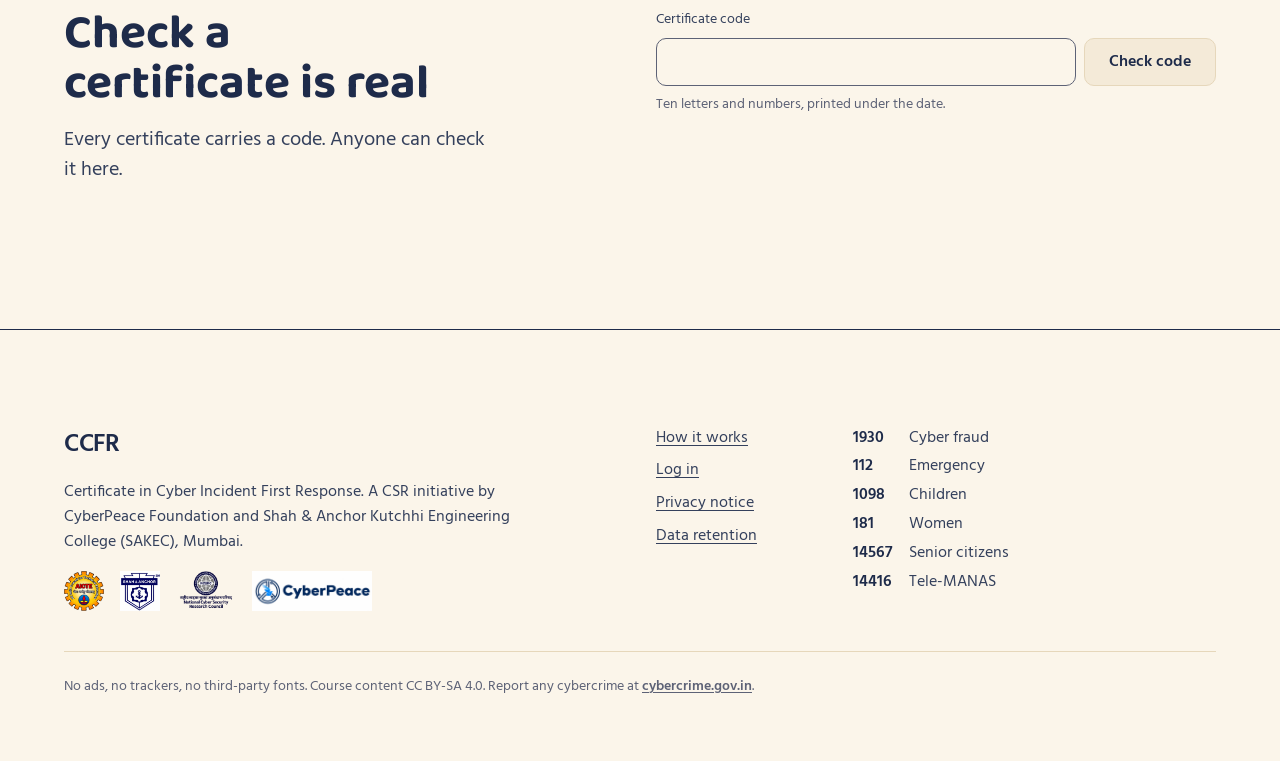
==== commit 195045bd: "Enlarge landing partner logos" ====
--- a/landing/index.html
+++ b/landing/index.html
@@ -35,7 +35,6 @@
       </ul>
       <div class="hero__split">
         <div class="hero__copy">
-          <p class="hero__eyebrow">CyberPeace Foundation × SAKEC · Mumbai</p>
           <h1 id="hero-h">Certificate in Cyber Incident First Response</h1>
           <p class="lead">Build the calm, practical skills to help someone after a cyber incident.</p>
           <ul class="hero__stats">
@@ -79,7 +78,6 @@
           <p class="answer__do">Report it on Chakshu at sancharsaathi.gov.in.</p>
           <p>Then delete it. Never open its link again.</p>
         </div>
-        <p class="caption">Taught in Module 4, incident triage.</p>
       </div>
           </div>
         </div>
--- a/landing/styles.css
+++ b/landing/styles.css
@@ -60,7 +60,7 @@
 .hero__split { display: grid; grid-template-columns: minmax(0, .9fr) minmax(25rem, 1.1fr); gap: clamp(2rem, 5vw, 5rem); align-items: center; width: 100%; margin-top: var(--space-sm); }
 .hero__copy { display: grid; justify-items: start; gap: var(--space-md); padding-left: clamp(0rem, 2vw, 2rem); text-align: left; }
 .hero__eyebrow, .triage__eyebrow { margin: 0; color: var(--color-accent-soft-ink); font-size: var(--text-xs); font-weight: 700; letter-spacing: .12em; text-transform: uppercase; }
-.hero__copy h1 { max-width: 12ch; line-height: .98; color: var(--color-ink); font-size: clamp(3rem, 5vw, 5.2rem); }
+.hero__copy h1 { max-width: 12ch; line-height: .98; color: var(--color-ink); font-size: clamp(2.8rem, 4.6vw, 4.8rem); }
 .hero__copy .lead { color: var(--color-ink-2); max-width: 52ch; }
 .hero__stats { display: flex; gap: clamp(var(--space-md), 3vw, var(--space-xl)); margin: 0; padding: var(--space-sm) 0; border-top: var(--rule-hair) solid var(--color-rule); border-bottom: var(--rule-hair) solid var(--color-rule); list-style: none; }
 .hero__stats li { display: grid; gap: var(--space-2xs); font-size: var(--text-sm); color: var(--color-muted); }
@@ -211,8 +211,8 @@
 
 /* Hero logos: the four partner marks centered in the hero. */
 .hero__logos { display: flex; align-items: center; justify-content: center; gap: clamp(var(--space-md), 4vw, var(--space-2xl)); width: 100%; margin: 0; padding: var(--space-xs) 0 var(--space-md); border-bottom: 1px solid var(--color-rule); list-style: none; }
-.hero__logos li { display: grid; place-items: center; width: clamp(7rem, 12vw, 10.5rem); height: 4.7rem; }
-.hero__logos img { display: block; max-width: 100%; max-height: 4.5rem; width: auto; object-fit: contain; mix-blend-mode: multiply; }
+.hero__logos li { display: grid; place-items: center; width: clamp(8rem, 14vw, 12.5rem); height: 5.8rem; }
+.hero__logos img { display: block; max-width: 100%; max-height: 5.6rem; width: auto; object-fit: contain; mix-blend-mode: multiply; }
 
 /* Certificate highlights: the three value props. */
 .cert-highlights { display: grid; grid-template-columns: repeat(3, minmax(0, 1fr)); gap: var(--gap-columns); margin: 0 0 var(--space-2xl); padding: 0; list-style: none; }
@@ -240,7 +240,7 @@
 .footer__logos img { display: block; height: 2.5rem; width: auto; object-fit: contain; }
 
 /* Mobile hero logos. */
-@media (max-width: 60rem) { .hero__logos { flex-wrap: wrap; gap: var(--space-sm); } .hero__logos li { width: 7rem; height: 3.6rem; } .hero__logos img { max-height: 3.4rem; } .hero__split { grid-template-columns: minmax(0, 1fr); } .hero__copy { justify-items: center; padding-left: 0; text-align: center; } .hero__copy h1 { max-width: 15ch; } .hero__triage { width: 100%; } }
+@media (max-width: 60rem) { .hero__logos { flex-wrap: wrap; gap: var(--space-sm); } .hero__logos li { width: 8rem; height: 4.7rem; } .hero__logos img { max-height: 4.5rem; } .hero__split { grid-template-columns: minmax(0, 1fr); } .hero__copy { justify-items: center; padding-left: 0; text-align: center; } .hero__copy h1 { max-width: 15ch; } .hero__triage { width: 100%; } }
 
 /* Handbook layer: the HOD's handbook look on the public page (mustard helpline, white cards, teal and terracotta). */
 .helpline { background: var(--color-mustard); color: var(--color-ink); font-weight: 500; }
